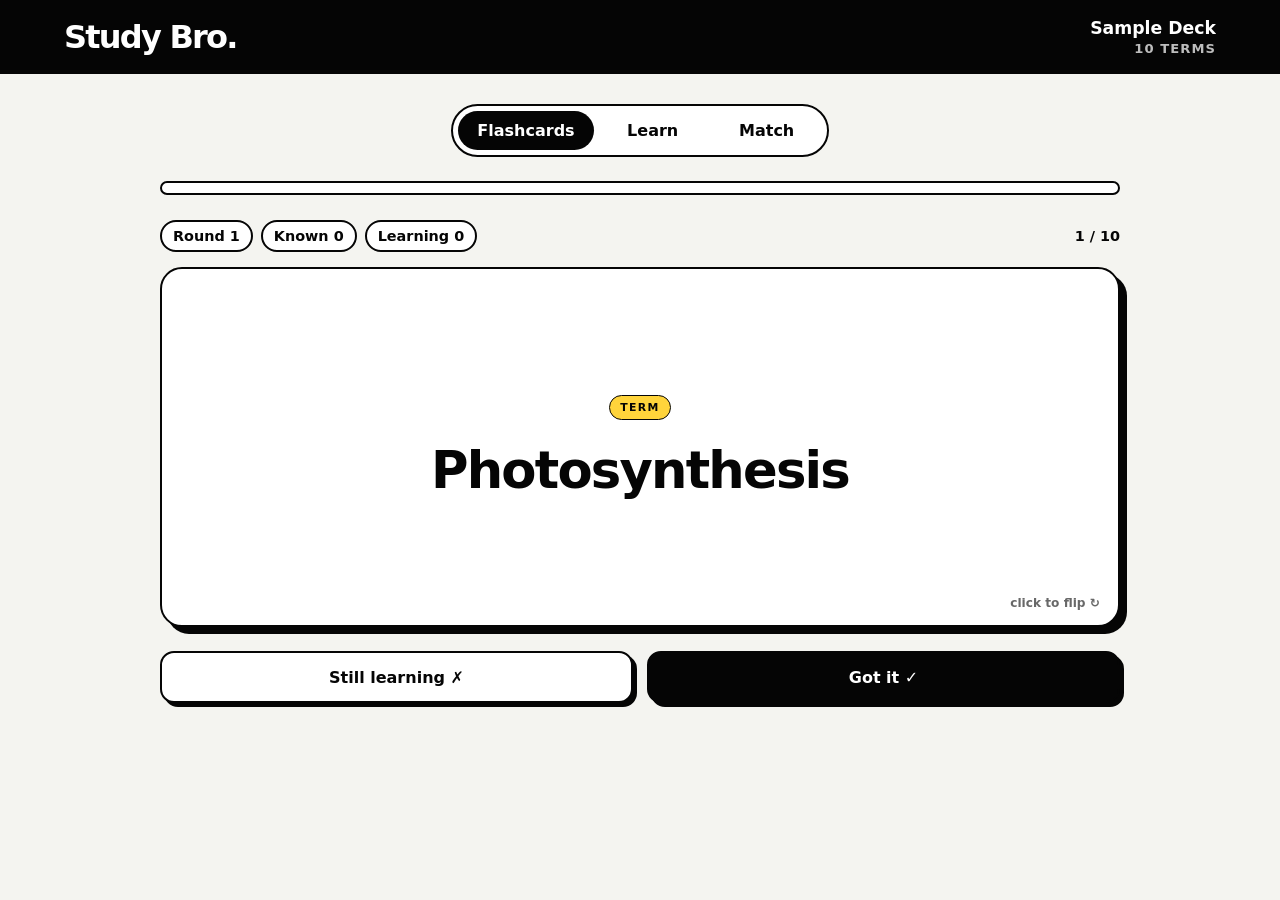
==== index.html @ 04064265 "Add JSON deck loading" ====
<!DOCTYPE html>
<html lang="en">
<head>
  <meta charset="UTF-8">
  <meta name="viewport" content="width=device-width, initial-scale=1.0">
  <meta name="theme-color" content="#050505">
  <title>Study Bro</title>
  <style>
    :root {
      --black: #050505;
      --white: #ffffff;
      --paper: #f4f4f0;
      --muted: #686868;
      --yellow: #ffd43b;
      --green: #b9f6ca;
      --green-dark: #0b5d2a;
      --red: #ffb3b3;
      --red-dark: #8b1111;
      --border: 2px solid var(--black);
      --radius: 22px;
      --shadow: 7px 7px 0 var(--black);
    }

    * {
      box-sizing: border-box;
    }

    body {
      margin: 0;
      min-height: 100vh;
      background: var(--paper);
      color: var(--black);
      font-family: Inter, ui-sans-serif, system-ui, -apple-system, BlinkMacSystemFont, "Segoe UI", sans-serif;
    }

    button {
      font: inherit;
    }

    .app-header {
      background: var(--black);
      color: var(--white);
      padding: 18px clamp(18px, 5vw, 64px);
      display: flex;
      align-items: center;
      justify-content: space-between;
      gap: 20px;
    }

    .brand {
      margin: 0;
      font-size: clamp(1.45rem, 4vw, 2rem);
      line-height: 1;
      letter-spacing: -0.055em;
    }

    .header-deck {
      min-width: 0;
      text-align: right;
    }

    .deck-title {
      display: block;
      max-width: min(58vw, 520px);
      overflow: hidden;
      color: var(--white);
      font-size: clamp(0.88rem, 2.4vw, 1.08rem);
      font-weight: 850;
      text-overflow: ellipsis;
      white-space: nowrap;
    }

    .deck-label {
      display: block;
      margin-top: 3px;
      color: #bdbdbd;
      font-size: 0.82rem;
      font-weight: 700;
      letter-spacing: 0.08em;
      text-transform: uppercase;
    }

    .shell {
      width: min(100% - 32px, 960px);
      margin: 30px auto 60px;
    }

    .tabs {
      width: fit-content;
      max-width: 100%;
      margin: 0 auto 24px;
      padding: 5px;
      border: var(--border);
      border-radius: 999px;
      background: var(--white);
      display: flex;
      gap: 4px;
    }

    .tab {
      min-width: 110px;
      padding: 10px 19px;
      border: 0;
      border-radius: 999px;
      background: transparent;
      color: var(--black);
      font-weight: 850;
      cursor: pointer;
      transition: background 160ms ease, color 160ms ease;
    }

    .tab:hover,
    .tab:focus-visible {
      background: #e8e8e3;
      outline: none;
    }

    .tab.active {
      background: var(--black);
      color: var(--white);
    }

    .progress-track {
      height: 14px;
      margin-bottom: 24px;
      overflow: hidden;
      border: var(--border);
      border-radius: 999px;
      background: var(--white);
    }

    .progress-fill {
      width: 0;
      height: 100%;
      background: var(--yellow);
      transition: width 240ms ease;
    }

    .deck-message {
      margin-bottom: 20px;
      padding: 14px 16px;
      border: var(--border);
      border-radius: 14px;
      background: var(--red);
      color: var(--red-dark);
      font-weight: 800;
      line-height: 1.4;
    }

    .deck-message[hidden] {
      display: none;
    }

    .mode-panel {
      display: none;
    }

    .mode-panel.active {
      display: block;
      animation: appear 220ms ease;
    }

    @keyframes appear {
      from { opacity: 0; transform: translateY(6px); }
      to { opacity: 1; transform: translateY(0); }
    }

    .status-row {
      min-height: 34px;
      margin-bottom: 14px;
      display: flex;
      align-items: center;
      justify-content: space-between;
      gap: 12px;
      font-size: 0.9rem;
      font-weight: 800;
    }

    .status-group {
      display: flex;
      flex-wrap: wrap;
      gap: 8px;
    }

    .stat {
      padding: 6px 11px;
      border: var(--border);
      border-radius: 999px;
      background: var(--white);
    }

    .study-card {
      width: 100%;
      min-height: 360px;
      padding: clamp(28px, 7vw, 64px);
      border: var(--border);
      border-radius: var(--radius);
      background: var(--white);
      box-shadow: var(--shadow);
      display: flex;
      flex-direction: column;
      align-items: center;
      justify-content: center;
      text-align: center;
    }

    .flashcard {
      position: relative;
      cursor: pointer;
      user-select: none;
      perspective: 1000px;
    }

    .flashcard:focus-visible {
      outline: 4px solid var(--yellow);
      outline-offset: 4px;
    }

    .badge {
      display: inline-flex;
      align-items: center;
      margin-bottom: 22px;
      padding: 5px 10px;
      border: 1.5px solid var(--black);
      border-radius: 999px;
      background: var(--yellow);
      font-size: 0.68rem;
      font-weight: 900;
      letter-spacing: 0.12em;
      text-transform: uppercase;
    }

    .card-copy {
      margin: 0;
      max-width: 720px;
      font-size: clamp(1.65rem, 5vw, 3.2rem);
      font-weight: 850;
      line-height: 1.12;
      letter-spacing: -0.035em;
    }

    .definition-copy {
      font-size: clamp(1.25rem, 3.4vw, 2rem);
      line-height: 1.35;
      letter-spacing: -0.02em;
    }

    .flip-note {
      position: absolute;
      right: 18px;
      bottom: 15px;
      color: var(--muted);
      font-size: 0.76rem;
      font-weight: 750;
    }

    .actions {
      margin-top: 24px;
      display: grid;
      grid-template-columns: repeat(2, minmax(0, 1fr));
      gap: 14px;
    }

    .btn {
      min-height: 52px;
      padding: 12px 20px;
      border: var(--border);
      border-radius: 14px;
      background: var(--white);
      color: var(--black);
      font-weight: 900;
      cursor: pointer;
      box-shadow: 4px 4px 0 var(--black);
      transition: transform 100ms ease, box-shadow 100ms ease, background 140ms ease;
    }

    .btn:hover {
      transform: translate(-1px, -1px);
      box-shadow: 5px 5px 0 var(--black);
    }

    .btn:active {
      transform: translate(3px, 3px);
      box-shadow: 1px 1px 0 var(--black);
    }

    .btn:focus-visible,
    .answer:focus-visible,
    .match-card:focus-visible {
      outline: 4px solid var(--yellow);
      outline-offset: 3px;
    }

    .btn-dark {
      background: var(--black);
      color: var(--white);
    }

    .btn-yellow {
      background: var(--yellow);
    }

    .learn-prompt {
      min-height: 210px;
      margin-bottom: 18px;
    }

    .answers {
      display: grid;
      grid-template-columns: repeat(2, minmax(0, 1fr));
      gap: 14px;
    }

    .answer {
      min-height: 94px;
      padding: 18px;
      border: var(--border);
      border-radius: 16px;
      background: var(--white);
      color: var(--black);
      font-weight: 750;
      line-height: 1.35;
      text-align: left;
      cursor: pointer;
      transition: transform 120ms ease, background 150ms ease;
    }

    .answer:hover:not(:disabled) {
      transform: translateY(-2px);
    }

    .answer:disabled {
      cursor: default;
      opacity: 1;
    }

    .answer.correct {
      border-color: var(--green-dark);
      background: var(--green);
      color: var(--green-dark);
    }

    .answer.wrong {
      border-color: var(--red-dark);
      background: var(--red);
      color: var(--red-dark);
    }

    .match-toolbar {
      margin-bottom: 18px;
      display: flex;
      align-items: center;
      justify-content: space-between;
      gap: 12px;
    }

    .match-grid {
      display: grid;
      grid-template-columns: repeat(3, minmax(0, 1fr));
      gap: 13px;
    }

    .match-card {
      min-height: 134px;
      padding: 14px;
      border: var(--border);
      border-radius: 15px;
      background: var(--white);
      color: var(--black);
      font-weight: 760;
      line-height: 1.25;
      cursor: pointer;
      display: flex;
      flex-direction: column;
      align-items: flex-start;
      justify-content: space-between;
      gap: 12px;
      text-align: left;
      transition: transform 120ms ease, background 150ms ease, opacity 200ms ease;
    }

    .match-card:hover:not(:disabled) {
      transform: translateY(-2px);
    }

    .match-card.selected {
      background: var(--yellow);
    }

    .match-card.matched {
      border-color: var(--green-dark);
      background: var(--green);
      color: var(--green-dark);
      cursor: default;
    }

    .match-card.wrong {
      border-color: var(--red-dark);
      background: var(--red);
      color: var(--red-dark);
    }

    .mini-badge {
      padding: 3px 7px;
      border: 1px solid currentColor;
      border-radius: 999px;
      font-size: 0.57rem;
      font-weight: 900;
      letter-spacing: 0.1em;
      text-transform: uppercase;
    }

    .completion {
      min-height: 430px;
      padding: 40px 24px;
      border: var(--border);
      border-radius: var(--radius);
      background: var(--white);
      box-shadow: var(--shadow);
      display: flex;
      flex-direction: column;
      align-items: center;
      justify-content: center;
      text-align: center;
    }

    .completion-mark {
      width: 78px;
      height: 78px;
      margin-bottom: 20px;
      border: var(--border);
      border-radius: 50%;
      background: var(--yellow);
      display: grid;
      place-items: center;
      font-size: 2rem;
      font-weight: 950;
    }

    .completion h2 {
      margin: 0 0 10px;
      font-size: clamp(2rem, 7vw, 3.7rem);
      letter-spacing: -0.055em;
    }

    .completion p {
      margin: 0 0 26px;
      color: var(--muted);
      font-weight: 700;
    }

    .completion .btn {
      min-width: 190px;
    }

    @media (max-width: 700px) {
      .shell {
        width: min(100% - 22px, 960px);
        margin-top: 20px;
      }

      .deck-label {
        display: none;
      }

      .deck-title {
        max-width: 56vw;
      }

      .tabs {
        width: 100%;
      }

      .tab {
        flex: 1;
        min-width: 0;
        padding-inline: 10px;
      }

      .study-card {
        min-height: 310px;
        box-shadow: 5px 5px 0 var(--black);
      }

      .answers {
        grid-template-columns: 1fr;
      }

      .match-grid {
        grid-template-columns: repeat(2, minmax(0, 1fr));
        gap: 9px;
      }

      .match-card {
        min-height: 118px;
        padding: 11px;
        font-size: 0.84rem;
      }
    }

    @media (max-width: 430px) {
      .actions {
        grid-template-columns: 1fr;
      }

      .status-row,
      .match-toolbar {
        align-items: stretch;
        flex-direction: column;
      }

      .match-toolbar .btn {
        width: 100%;
      }
    }

    @media (prefers-reduced-motion: reduce) {
      *,
      *::before,
      *::after {
        scroll-behavior: auto !important;
        transition-duration: 0.01ms !important;
        animation-duration: 0.01ms !important;
        animation-iteration-count: 1 !important;
      }
    }
  </style>
</head>
<body>
  <header class="app-header">
    <h1 class="brand">Study Bro.</h1>
    <div class="header-deck">
      <span class="deck-title" id="deckTitle">Sample Deck</span>
      <span class="deck-label"><span id="deckCount"></span> terms</span>
    </div>
  </header>

  <main class="shell">
    <nav class="tabs" aria-label="Study modes">
      <button class="tab active" type="button" data-mode="flashcards">Flashcards</button>
      <button class="tab" type="button" data-mode="learn">Learn</button>
      <button class="tab" type="button" data-mode="match">Match</button>
    </nav>

    <div class="progress-track" aria-label="Study progress">
      <div class="progress-fill" id="progressFill"></div>
    </div>

    <div class="deck-message" id="deckMessage" role="alert" hidden></div>

    <section class="mode-panel active" id="flashcardsPanel" aria-label="Flashcards mode"></section>
    <section class="mode-panel" id="learnPanel" aria-label="Learn mode"></section>
    <section class="mode-panel" id="matchPanel" aria-label="Match mode"></section>
  </main>

  <script>
    const sampleDeck = {
      title: "Sample Deck",
      cards: [
        { term: "Photosynthesis", definition: "The process plants use to convert light energy into chemical energy." },
        { term: "Mitosis", definition: "Cell division that produces two genetically identical daughter cells." },
        { term: "Ecosystem", definition: "A community of organisms interacting with each other and their environment." },
        { term: "Velocity", definition: "The speed of an object in a specific direction." },
        { term: "Atom", definition: "The smallest unit of an element that retains its chemical properties." },
        { term: "Democracy", definition: "A system of government in which power is held by the people." },
        { term: "Metaphor", definition: "A figure of speech that directly compares two unlike things." },
        { term: "Hypothesis", definition: "A testable explanation or prediction based on available evidence." },
        { term: "Inflation", definition: "A general increase in prices and fall in the purchasing value of money." },
        { term: "Algorithm", definition: "A step-by-step procedure for solving a problem or completing a task." }
      ]
    };

    let deck = sampleDeck.cards;
    let deckTitle = sampleDeck.title;

    const elements = {
      progress: document.querySelector("#progressFill"),
      flashcards: document.querySelector("#flashcardsPanel"),
      learn: document.querySelector("#learnPanel"),
      match: document.querySelector("#matchPanel"),
      deckTitle: document.querySelector("#deckTitle"),
      deckCount: document.querySelector("#deckCount"),
      deckMessage: document.querySelector("#deckMessage"),
      tabs: [...document.querySelectorAll(".tab")]
    };

    let activeMode = "flashcards";
    let timerInterval = null;

    const flashState = {};
    const learnState = {};
    const matchState = {};

    function shuffle(items) {
      const copy = [...items];
      for (let i = copy.length - 1; i > 0; i -= 1) {
        const j = Math.floor(Math.random() * (i + 1));
        [copy[i], copy[j]] = [copy[j], copy[i]];
      }
      return copy;
    }

    function escapeHTML(value) {
      return String(value)
        .replaceAll("&", "&amp;")
        .replaceAll("<", "&lt;")
        .replaceAll(">", "&gt;")
        .replaceAll('"', "&quot;")
        .replaceAll("'", "&#039;");
    }

    function setProgress(percent) {
      elements.progress.style.width = `${Math.max(0, Math.min(100, percent))}%`;
    }

    function validateDeck(data) {
      if (!data || typeof data.title !== "string" || !data.title.trim()) {
        throw new Error("The deck needs a non-empty title.");
      }
      if (!Array.isArray(data.cards) || data.cards.length === 0) {
        throw new Error("The deck needs at least one card.");
      }
      const validCards = data.cards.every((card) =>
        card &&
        typeof card.term === "string" &&
        card.term.trim() &&
        typeof card.definition === "string" &&
        card.definition.trim()
      );
      if (!validCards) {
        throw new Error("Every card needs a non-empty term and definition.");
      }
    }

    function updateDeckHeader() {
      elements.deckTitle.textContent = deckTitle;
      elements.deckCount.textContent = deck.length;
      document.title = `${deckTitle} · Study Bro`;
    }

    function showDeckError(message) {
      elements.deckMessage.textContent = message;
      elements.deckMessage.hidden = false;
    }

    async function loadDeck() {
      const deckPath = new URLSearchParams(window.location.search).get("deck");
      if (!deckPath) {
        updateDeckHeader();
        return;
      }

      try {
        const response = await fetch(deckPath);
        if (!response.ok) {
          throw new Error(`Request failed with status ${response.status}.`);
        }
        const data = await response.json();
        validateDeck(data);
        deckTitle = data.title.trim();
        deck = data.cards.map((card) => ({
          term: card.term.trim(),
          definition: card.definition.trim()
        }));
      } catch (error) {
        deckTitle = sampleDeck.title;
        deck = sampleDeck.cards;
        showDeckError(`Could not load "${deckPath}". ${error.message} Showing the sample deck instead.`);
      }

      updateDeckHeader();
    }

    function startApp() {
      initFlashcards();
      initLearn();
      initMatch();
      switchMode("flashcards");
    }

    function initFlashcards() {
      Object.assign(flashState, {
        queue: deck.map((_, index) => index),
        missed: [],
        index: 0,
        round: 1,
        known: 0,
        unknown: 0,
        flipped: false,
        complete: false
      });
      renderFlashcards();
    }

    function renderFlashcards() {
      if (flashState.complete) {
        elements.flashcards.innerHTML = completionHTML(
          "Deck complete",
          `${flashState.known} got it · ${flashState.unknown} still learning`,
          "Study again",
          "initFlashcards()"
        );
        setProgress(100);
        return;
      }

      const card = deck[flashState.queue[flashState.index]];
      const showingDefinition = flashState.flipped;
      const completed = flashState.index;
      const total = flashState.queue.length;
      setProgress((completed / total) * 100);

      elements.flashcards.innerHTML = `
        <div class="status-row">
          <div class="status-group">
            <span class="stat">Round ${flashState.round}</span>
            <span class="stat">Known ${flashState.known}</span>
            <span class="stat">Learning ${flashState.unknown}</span>
          </div>
          <span>${flashState.index + 1} / ${total}</span>
        </div>
        <article class="study-card flashcard" id="activeFlashcard" role="button" tabindex="0" aria-label="Flip card">
          <span class="badge">${showingDefinition ? "definition" : "term"}</span>
          <p class="card-copy ${showingDefinition ? "definition-copy" : ""}">
            ${escapeHTML(showingDefinition ? card.definition : card.term)}
          </p>
          <span class="flip-note">click to flip ↻</span>
        </article>
        <div class="actions">
          <button class="btn" type="button" id="missedButton">Still learning ✗</button>
          <button class="btn btn-dark" type="button" id="knownButton">Got it ✓</button>
        </div>
      `;

      const flashcard = document.querySelector("#activeFlashcard");
      flashcard.addEventListener("click", flipFlashcard);
      flashcard.addEventListener("keydown", (event) => {
        if (event.key === "Enter" || event.key === " ") {
          event.preventDefault();
          flipFlashcard();
        }
      });
      document.querySelector("#missedButton").addEventListener("click", () => gradeFlashcard(false));
      document.querySelector("#knownButton").addEventListener("click", () => gradeFlashcard(true));
    }

    function flipFlashcard() {
      flashState.flipped = !flashState.flipped;
      renderFlashcards();
    }

    function gradeFlashcard(isKnown) {
      const cardIndex = flashState.queue[flashState.index];
      if (isKnown) {
        flashState.known += 1;
      } else {
        flashState.unknown += 1;
        if (flashState.round === 1) flashState.missed.push(cardIndex);
      }

      flashState.index += 1;
      flashState.flipped = false;

      if (flashState.index >= flashState.queue.length) {
        if (flashState.round === 1 && flashState.missed.length) {
          flashState.queue = shuffle(flashState.missed);
          flashState.index = 0;
          flashState.round = 2;
        } else {
          flashState.complete = true;
        }
      }
      renderFlashcards();
    }

    function initLearn() {
      Object.assign(learnState, {
        queue: shuffle(deck.map((_, index) => index)),
        missed: [],
        index: 0,
        round: 1,
        correct: 0,
        answered: 0,
        locked: false,
        complete: false,
        choices: []
      });
      prepareLearnQuestion();
    }

    function prepareLearnQuestion() {
      if (learnState.complete) {
        renderLearn();
        return;
      }
      const currentIndex = learnState.queue[learnState.index];
      const distractors = shuffle(
        deck.map((card, index) => ({ definition: card.definition, index }))
          .filter((item) => item.index !== currentIndex)
      ).slice(0, Math.min(3, deck.length - 1));

      learnState.choices = shuffle([
        { definition: deck[currentIndex].definition, index: currentIndex },
        ...distractors
      ]);
      learnState.locked = false;
      renderLearn();
    }

    function renderLearn() {
      if (learnState.complete) {
        const percentage = learnState.answered
          ? Math.round((learnState.correct / learnState.answered) * 100)
          : 0;
        elements.learn.innerHTML = completionHTML(
          `${percentage}% score`,
          `${learnState.correct} correct out of ${learnState.answered} answers`,
          "Try again",
          "initLearn()"
        );
        setProgress(100);
        return;
      }

      const currentIndex = learnState.queue[learnState.index];
      const card = deck[currentIndex];
      setProgress((learnState.index / learnState.queue.length) * 100);

      elements.learn.innerHTML = `
        <div class="status-row">
          <div class="status-group">
            <span class="stat">Round ${learnState.round}</span>
            <span class="stat">Score ${learnState.correct} / ${learnState.answered}</span>
          </div>
          <span>${learnState.index + 1} / ${learnState.queue.length}</span>
        </div>
        <article class="study-card learn-prompt">
          <span class="badge">term</span>
          <p class="card-copy">${escapeHTML(card.term)}</p>
        </article>
        <div class="answers" id="answerGrid">
          ${learnState.choices.map((choice, index) => `
            <button class="answer" type="button" data-choice="${index}">
              <span class="mini-badge">definition</span><br><br>
              ${escapeHTML(choice.definition)}
            </button>
          `).join("")}
        </div>
      `;

      document.querySelectorAll(".answer").forEach((button) => {
        button.addEventListener("click", () => answerLearn(Number(button.dataset.choice)));
      });
    }

    function answerLearn(choicePosition) {
      if (learnState.locked) return;
      learnState.locked = true;

      const currentIndex = learnState.queue[learnState.index];
      const selected = learnState.choices[choicePosition];
      const buttons = [...document.querySelectorAll(".answer")];
      const isCorrect = selected.index === currentIndex;

      learnState.answered += 1;
      if (isCorrect) {
        learnState.correct += 1;
      } else if (learnState.round === 1) {
        learnState.missed.push(currentIndex);
      }

      buttons.forEach((button, index) => {
        button.disabled = true;
        if (learnState.choices[index].index === currentIndex) button.classList.add("correct");
        if (index === choicePosition && !isCorrect) button.classList.add("wrong");
      });

      window.setTimeout(() => {
        learnState.index += 1;
        if (learnState.index >= learnState.queue.length) {
          if (learnState.round === 1 && learnState.missed.length) {
            learnState.queue = shuffle(learnState.missed);
            learnState.index = 0;
            learnState.round = 2;
          } else {
            learnState.complete = true;
          }
        }
        prepareLearnQuestion();
      }, 900);
    }

    function initMatch() {
      stopMatchTimer();
      const pairCount = Math.min(6, deck.length);
      const selectedIndexes = shuffle(deck.map((_, index) => index)).slice(0, pairCount);
      const cards = selectedIndexes.flatMap((deckIndex) => [
        { id: `term-${deckIndex}`, pairId: deckIndex, type: "term", text: deck[deckIndex].term },
        { id: `definition-${deckIndex}`, pairId: deckIndex, type: "definition", text: deck[deckIndex].definition }
      ]);

      Object.assign(matchState, {
        cards: shuffle(cards),
        selected: null,
        matched: new Set(),
        moves: 0,
        seconds: 0,
        locked: false,
        complete: false,
        pairCount
      });
      startMatchTimer();
      renderMatch();
    }

    function startMatchTimer() {
      timerInterval = window.setInterval(() => {
        if (activeMode === "match" && !matchState.complete) {
          matchState.seconds += 1;
          const timer = document.querySelector("#matchTimer");
          if (timer) timer.textContent = formatTime(matchState.seconds);
        }
      }, 1000);
    }

    function stopMatchTimer() {
      if (timerInterval) window.clearInterval(timerInterval);
      timerInterval = null;
    }

    function formatTime(seconds) {
      const minutes = Math.floor(seconds / 60);
      return `${minutes}:${String(seconds % 60).padStart(2, "0")}`;
    }

    function renderMatch() {
      if (matchState.complete) {
        elements.match.innerHTML = completionHTML(
          "Matched!",
          `${matchState.moves} moves · ${formatTime(matchState.seconds)}`,
          "New set",
          "initMatch()"
        );
        setProgress(100);
        return;
      }

      setProgress((matchState.matched.size / matchState.pairCount) * 100);
      elements.match.innerHTML = `
        <div class="match-toolbar">
          <div class="status-group">
            <span class="stat">Moves ${matchState.moves}</span>
            <span class="stat">Time <span id="matchTimer">${formatTime(matchState.seconds)}</span></span>
          </div>
          <button class="btn btn-yellow" type="button" id="newMatchSet">New set</button>
        </div>
        <div class="match-grid">
          ${matchState.cards.map((card) => {
            const matched = matchState.matched.has(card.pairId);
            const selected = matchState.selected?.id === card.id;
            return `
              <button
                class="match-card ${matched ? "matched" : ""} ${selected ? "selected" : ""}"
                type="button"
                data-id="${card.id}"
                ${matched ? "disabled" : ""}
              >
                <span class="mini-badge">${card.type}</span>
                <span>${escapeHTML(card.text)}</span>
              </button>
            `;
          }).join("")}
        </div>
      `;

      document.querySelector("#newMatchSet").addEventListener("click", initMatch);
      document.querySelectorAll(".match-card:not(:disabled)").forEach((button) => {
        button.addEventListener("click", () => selectMatchCard(button.dataset.id));
      });
    }

    function selectMatchCard(cardId) {
      if (matchState.locked) return;
      const clicked = matchState.cards.find((card) => card.id === cardId);
      if (!clicked || matchState.matched.has(clicked.pairId)) return;

      if (!matchState.selected) {
        matchState.selected = clicked;
        renderMatch();
        return;
      }

      if (matchState.selected.id === clicked.id) {
        matchState.selected = null;
        renderMatch();
        return;
      }

      // A valid attempt must contain one term and one definition.
      if (matchState.selected.type === clicked.type) {
        matchState.selected = clicked;
        renderMatch();
        return;
      }

      matchState.moves += 1;
      const first = matchState.selected;
      if (first.pairId === clicked.pairId) {
        matchState.matched.add(clicked.pairId);
        matchState.selected = null;
        if (matchState.matched.size === matchState.pairCount) {
          matchState.complete = true;
          stopMatchTimer();
        }
        renderMatch();
        return;
      }

      matchState.locked = true;
      const firstButton = document.querySelector(`[data-id="${CSS.escape(first.id)}"]`);
      const secondButton = document.querySelector(`[data-id="${CSS.escape(clicked.id)}"]`);
      firstButton?.classList.add("wrong");
      secondButton?.classList.add("wrong");

      window.setTimeout(() => {
        matchState.selected = null;
        matchState.locked = false;
        renderMatch();
      }, 500);
    }

    function completionHTML(title, detail, buttonLabel, action) {
      return `
        <div class="completion">
          <div class="completion-mark">✓</div>
          <h2>${escapeHTML(title)}</h2>
          <p>${escapeHTML(detail)}</p>
          <button class="btn btn-dark" type="button" onclick="${action}">${escapeHTML(buttonLabel)}</button>
        </div>
      `;
    }

    function switchMode(mode) {
      activeMode = mode;
      elements.tabs.forEach((tab) => {
        const isActive = tab.dataset.mode === mode;
        tab.classList.toggle("active", isActive);
        tab.setAttribute("aria-selected", String(isActive));
      });
      document.querySelectorAll(".mode-panel").forEach((panel) => panel.classList.remove("active"));
      elements[mode].classList.add("active");

      if (mode !== "match") stopMatchTimer();
      if (mode === "flashcards") renderFlashcards();
      if (mode === "learn") renderLearn();
      if (mode === "match") {
        if (!matchState.cards || matchState.complete) initMatch();
        else {
          startMatchTimer();
          renderMatch();
        }
      }
    }

    elements.tabs.forEach((tab) => {
      tab.addEventListener("click", () => switchMode(tab.dataset.mode));
    });

    loadDeck().then(startApp);
  </script>
</body>
</html>
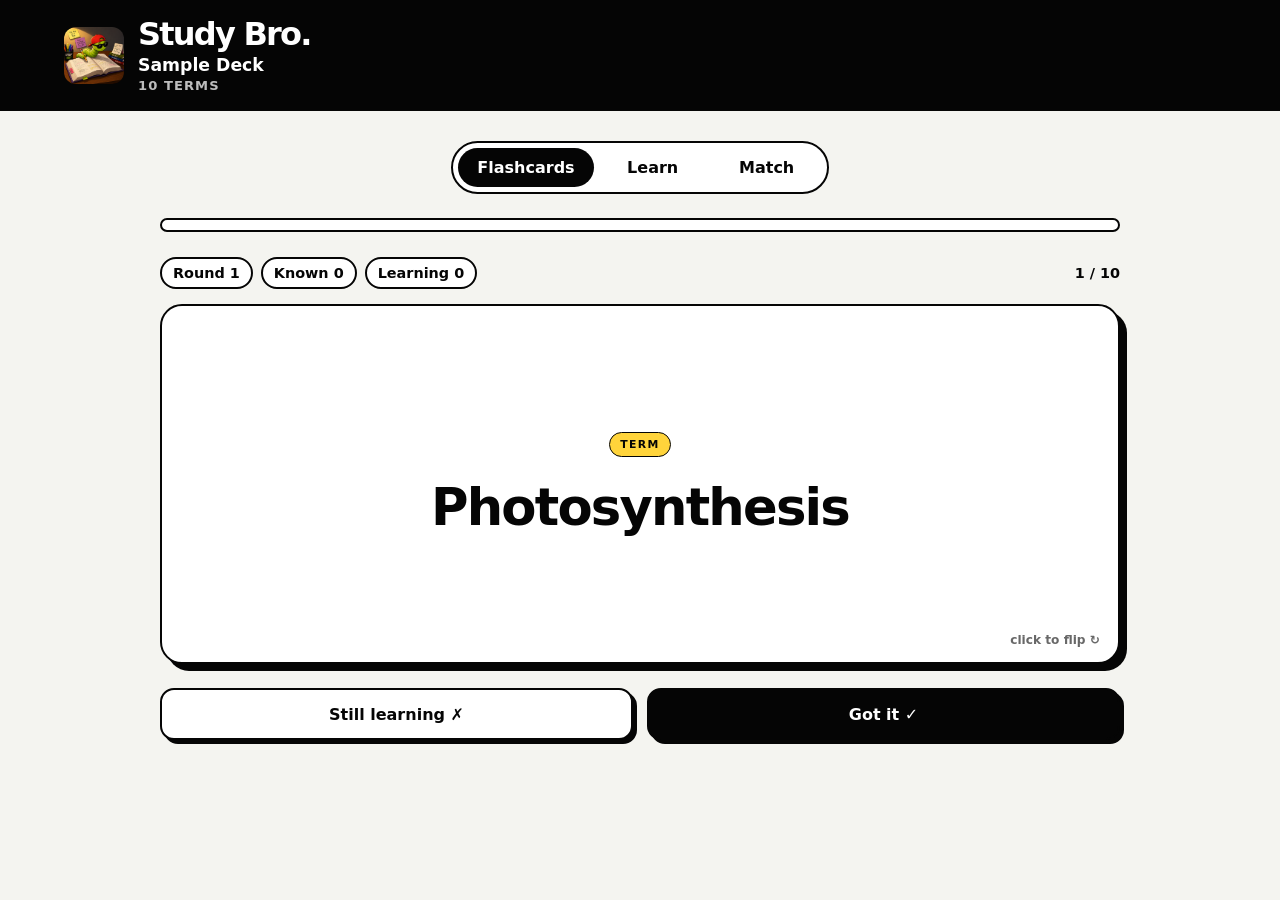
==== commit f5934fcf: "Add Study Bro logo" ====
--- a/index.html
+++ b/index.html
@@ -43,8 +43,25 @@
       padding: 18px clamp(18px, 5vw, 64px);
       display: flex;
       align-items: center;
-      justify-content: space-between;
-      gap: 20px;
+    }
+
+    .header-identity {
+      min-width: 0;
+      display: flex;
+      align-items: center;
+      gap: 14px;
+    }
+
+    .brand-logo {
+      width: clamp(48px, 5vw, 60px);
+      height: auto;
+      flex: 0 0 auto;
+      border-radius: 12px;
+      object-fit: contain;
+    }
+
+    .header-copy {
+      min-width: 0;
     }
 
     .brand {
@@ -56,7 +73,8 @@
 
     .header-deck {
       min-width: 0;
-      text-align: right;
+      margin-top: 5px;
+      text-align: left;
     }
 
     .deck-title {
@@ -464,7 +482,16 @@
       }
 
       .deck-title {
-        max-width: 56vw;
+        max-width: 64vw;
+      }
+
+      .header-identity {
+        gap: 11px;
+      }
+
+      .brand-logo {
+        width: 46px;
+        border-radius: 10px;
       }
 
       .tabs {
@@ -528,10 +555,15 @@
 </head>
 <body>
   <header class="app-header">
-    <h1 class="brand">Study Bro.</h1>
-    <div class="header-deck">
-      <span class="deck-title" id="deckTitle">Sample Deck</span>
-      <span class="deck-label"><span id="deckCount"></span> terms</span>
+    <div class="header-identity">
+      <img class="brand-logo" src="assets/study-bro-logo.png" alt="Study Bro logo">
+      <div class="header-copy">
+        <h1 class="brand">Study Bro.</h1>
+        <div class="header-deck">
+          <span class="deck-title" id="deckTitle">Sample Deck</span>
+          <span class="deck-label"><span id="deckCount"></span> terms</span>
+        </div>
+      </div>
     </div>
   </header>
 
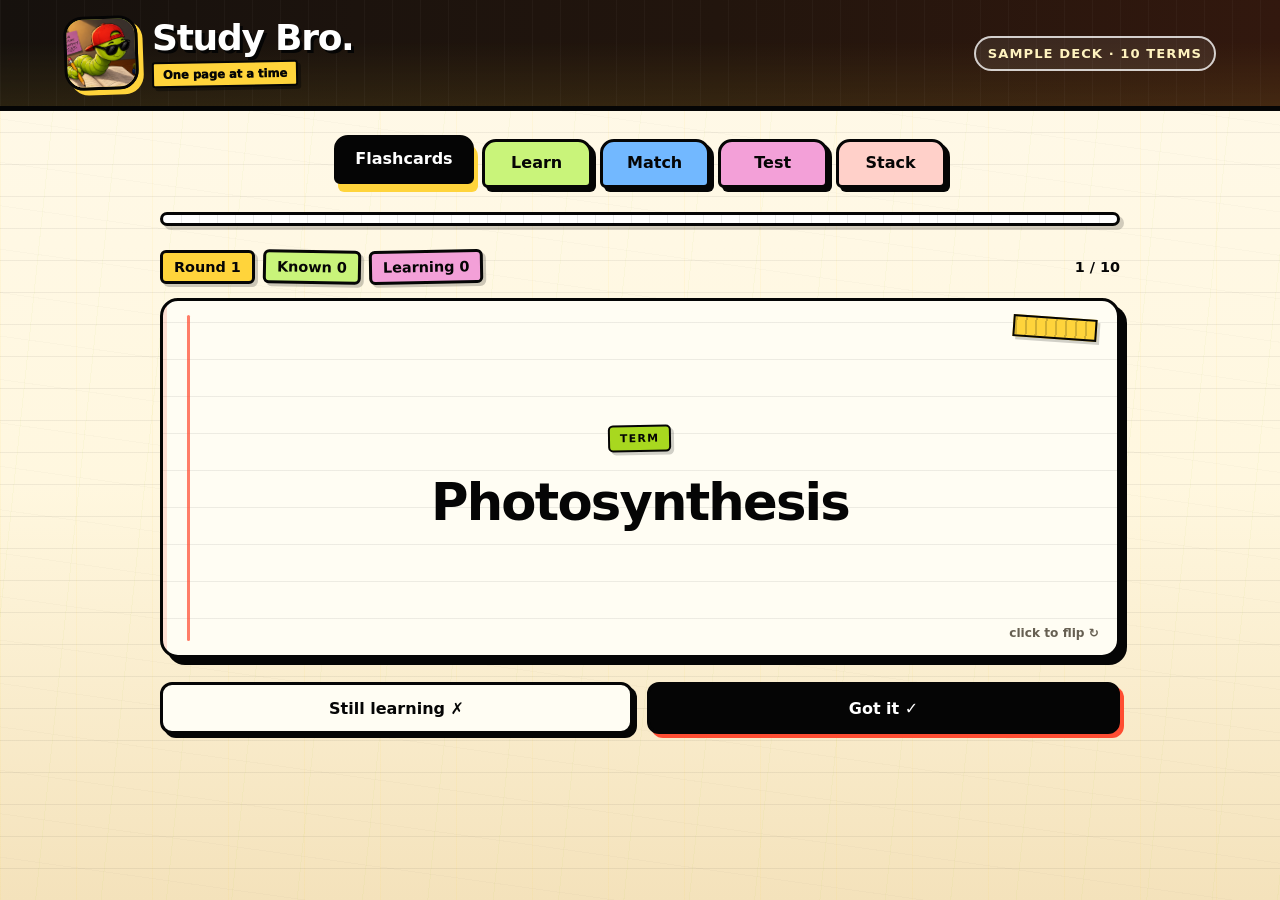
==== commit 0eef4920: "Add Study Bro V2 experience" ====
--- a/index.html
+++ b/index.html
@@ -9,16 +9,26 @@
     :root {
       --black: #050505;
       --white: #ffffff;
-      --paper: #f4f4f0;
-      --muted: #686868;
+      --paper: #fff7df;
+      --paper-deep: #f0dfb8;
+      --paper-line: rgba(5, 5, 5, 0.06);
+      --muted: #665f51;
       --yellow: #ffd43b;
-      --green: #b9f6ca;
-      --green-dark: #0b5d2a;
-      --red: #ffb3b3;
+      --note-pink: #f3a0d8;
+      --note-blue: #72b8ff;
+      --lime: #a8d81f;
+      --green: #c9f47a;
+      --green-dark: #315f05;
+      --red: #ff4d32;
+      --red-soft: #ffd0c9;
       --red-dark: #8b1111;
-      --border: 2px solid var(--black);
-      --radius: 22px;
+      --purple: #6f3fa0;
+      --wood: #8b5226;
+      --ink-soft: rgba(5, 5, 5, 0.72);
+      --border: 3px solid var(--black);
+      --radius: 18px;
       --shadow: 7px 7px 0 var(--black);
+      --shadow-soft: 5px 5px 0 rgba(5, 5, 5, 0.18);
     }
 
     * {
@@ -28,114 +38,184 @@
     body {
       margin: 0;
       min-height: 100vh;
-      background: var(--paper);
+      background:
+        repeating-linear-gradient(0deg, transparent 0 31px, var(--paper-line) 31px 32px),
+        repeating-linear-gradient(90deg, rgba(255, 212, 59, 0.08) 0 1px, transparent 1px 76px),
+        linear-gradient(180deg, #fff9e9 0%, var(--paper) 54%, #f4e2bb 100%);
       color: var(--black);
       font-family: Inter, ui-sans-serif, system-ui, -apple-system, BlinkMacSystemFont, "Segoe UI", sans-serif;
     }
 
+    body::before {
+      content: "";
+      position: fixed;
+      inset: 0;
+      pointer-events: none;
+      z-index: -1;
+      background:
+        repeating-linear-gradient(8deg, transparent 0 42px, rgba(5, 5, 5, 0.025) 42px 43px),
+        repeating-linear-gradient(96deg, transparent 0 64px, rgba(168, 216, 31, 0.06) 64px 65px);
+      opacity: 0.75;
+    }
+
     button {
       font: inherit;
     }
 
     .app-header {
-      background: var(--black);
+      position: relative;
+      isolation: isolate;
+      overflow: hidden;
+      background:
+        linear-gradient(90deg, #16110d 0%, #22150d 56%, #32180e 100%);
       color: var(--white);
-      padding: 18px clamp(18px, 5vw, 64px);
+      padding: 16px clamp(18px, 5vw, 64px);
+      border-bottom: 5px solid var(--black);
       display: flex;
       align-items: center;
-    }
-
-    .header-identity {
+      justify-content: space-between;
+      gap: 20px;
+    }
+
+    .app-header::before {
+      content: "";
+      position: absolute;
+      inset: 0;
+      z-index: -1;
+      background:
+        repeating-linear-gradient(90deg, rgba(255, 255, 255, 0.045) 0 1px, transparent 1px 28px),
+        linear-gradient(0deg, rgba(255, 212, 59, 0.12), transparent 62%);
+      opacity: 0.72;
+    }
+
+    .brand-lockup {
       min-width: 0;
       display: flex;
       align-items: center;
       gap: 14px;
     }
 
-    .brand-logo {
-      width: clamp(48px, 5vw, 60px);
-      height: auto;
-      flex: 0 0 auto;
-      border-radius: 12px;
-      object-fit: contain;
-    }
-
-    .header-copy {
+    .logo-mark {
+      position: relative;
+      flex: 0 0 74px;
+      width: 74px;
+      height: 74px;
+      overflow: hidden;
+      border: 3px solid var(--black);
+      border-radius: 19px;
+      background:
+        linear-gradient(135deg, var(--lime) 0 48%, var(--yellow) 48% 100%);
+      color: var(--black);
+      display: grid;
+      place-items: center;
+      box-shadow: 5px 5px 0 var(--yellow);
+      font-size: 1.2rem;
+      font-weight: 950;
+      letter-spacing: 0;
+      transform: rotate(-2deg);
+    }
+
+    .logo-mark img {
+      position: absolute;
+      left: -47%;
+      top: -18%;
+      width: 188%;
+      height: 188%;
+      object-fit: cover;
+    }
+
+    .brand-copy {
       min-width: 0;
+      display: grid;
+      gap: 5px;
     }
 
     .brand {
       margin: 0;
-      font-size: clamp(1.45rem, 4vw, 2rem);
+      font-size: clamp(1.65rem, 4vw, 2.25rem);
       line-height: 1;
-      letter-spacing: -0.055em;
-    }
-
-    .header-deck {
-      min-width: 0;
-      margin-top: 5px;
-      text-align: left;
-    }
-
-    .deck-title {
-      display: block;
-      max-width: min(58vw, 520px);
-      overflow: hidden;
-      color: var(--white);
-      font-size: clamp(0.88rem, 2.4vw, 1.08rem);
-      font-weight: 850;
-      text-overflow: ellipsis;
-      white-space: nowrap;
+      letter-spacing: -0.035em;
+      text-shadow: 3px 3px 0 var(--black);
+    }
+
+    .brand-tagline {
+      width: fit-content;
+      padding: 4px 9px;
+      border: 2px solid var(--black);
+      border-radius: 3px;
+      background: var(--yellow);
+      color: var(--black);
+      box-shadow: 3px 3px 0 rgba(5, 5, 5, 0.45);
+      font-size: 0.72rem;
+      font-weight: 950;
+      letter-spacing: 0;
+      transform: rotate(-1deg);
     }
 
     .deck-label {
-      display: block;
-      margin-top: 3px;
-      color: #bdbdbd;
+      padding: 8px 12px;
+      border: 2px solid rgba(255, 255, 255, 0.78);
+      border-radius: 999px;
+      background: rgba(255, 255, 255, 0.08);
+      color: #fff3bf;
       font-size: 0.82rem;
-      font-weight: 700;
+      font-weight: 900;
       letter-spacing: 0.08em;
       text-transform: uppercase;
     }
 
     .shell {
       width: min(100% - 32px, 960px);
-      margin: 30px auto 60px;
+      margin: 28px auto 64px;
+    }
+
+    .shell.stack-shell {
+      width: min(100% - 32px, 1180px);
     }
 
     .tabs {
       width: fit-content;
       max-width: 100%;
       margin: 0 auto 24px;
-      padding: 5px;
-      border: var(--border);
-      border-radius: 999px;
-      background: var(--white);
+      padding: 0;
+      border: 0;
+      border-radius: 0;
+      background: transparent;
       display: flex;
-      gap: 4px;
+      gap: 8px;
     }
 
     .tab {
       min-width: 110px;
-      padding: 10px 19px;
-      border: 0;
-      border-radius: 999px;
-      background: transparent;
+      padding: 11px 18px 13px;
+      border: var(--border);
+      border-radius: 14px 14px 6px 6px;
+      background: var(--white);
       color: var(--black);
       font-weight: 850;
       cursor: pointer;
-      transition: background 160ms ease, color 160ms ease;
-    }
+      box-shadow: 4px 4px 0 var(--black);
+      transition: transform 120ms ease, box-shadow 120ms ease, background 160ms ease, color 160ms ease;
+    }
+
+    .tab:nth-child(1) { background: var(--yellow); }
+    .tab:nth-child(2) { background: var(--green); }
+    .tab:nth-child(3) { background: var(--note-blue); }
+    .tab:nth-child(4) { background: var(--note-pink); }
+    .tab:nth-child(5) { background: var(--red-soft); }
 
     .tab:hover,
     .tab:focus-visible {
-      background: #e8e8e3;
+      transform: translate(-1px, -2px);
+      box-shadow: 5px 6px 0 var(--black);
       outline: none;
     }
 
     .tab.active {
       background: var(--black);
       color: var(--white);
+      transform: translateY(-4px);
+      box-shadow: 4px 8px 0 var(--yellow);
     }
 
     .progress-track {
@@ -144,29 +224,19 @@
       overflow: hidden;
       border: var(--border);
       border-radius: 999px;
-      background: var(--white);
+      background:
+        repeating-linear-gradient(90deg, rgba(5, 5, 5, 0.08) 0 1px, transparent 1px 18px),
+        var(--white);
+      box-shadow: 4px 4px 0 rgba(5, 5, 5, 0.18);
     }
 
     .progress-fill {
       width: 0;
       height: 100%;
-      background: var(--yellow);
+      background:
+        repeating-linear-gradient(-45deg, rgba(255, 255, 255, 0.28) 0 8px, transparent 8px 16px),
+        var(--lime);
       transition: width 240ms ease;
-    }
-
-    .deck-message {
-      margin-bottom: 20px;
-      padding: 14px 16px;
-      border: var(--border);
-      border-radius: 14px;
-      background: var(--red);
-      color: var(--red-dark);
-      font-weight: 800;
-      line-height: 1.4;
-    }
-
-    .deck-message[hidden] {
-      display: none;
     }
 
     .mode-panel {
@@ -203,17 +273,34 @@
     .stat {
       padding: 6px 11px;
       border: var(--border);
-      border-radius: 999px;
-      background: var(--white);
+      border-radius: 6px;
+      background: var(--yellow);
+      box-shadow: 3px 3px 0 rgba(5, 5, 5, 0.2);
+      font-weight: 900;
+    }
+
+    .status-group .stat:nth-child(2n) {
+      background: var(--green);
+      transform: rotate(1deg);
+    }
+
+    .status-group .stat:nth-child(3n) {
+      background: var(--note-pink);
+      transform: rotate(-1deg);
     }
 
     .study-card {
+      position: relative;
+      overflow: hidden;
       width: 100%;
       min-height: 360px;
       padding: clamp(28px, 7vw, 64px);
       border: var(--border);
       border-radius: var(--radius);
-      background: var(--white);
+      background:
+        linear-gradient(90deg, rgba(255, 77, 50, 0.16) 0 4px, transparent 4px 100%),
+        repeating-linear-gradient(0deg, transparent 0 36px, rgba(5, 5, 5, 0.07) 36px 37px),
+        #fffdf3;
       box-shadow: var(--shadow);
       display: flex;
       flex-direction: column;
@@ -222,11 +309,46 @@
       text-align: center;
     }
 
+    .study-card::before {
+      content: "";
+      position: absolute;
+      inset: 14px auto 14px 24px;
+      width: 3px;
+      border-radius: 999px;
+      background: var(--red);
+      opacity: 0.72;
+    }
+
+    .study-card::after {
+      content: "";
+      position: absolute;
+      top: 16px;
+      right: 20px;
+      width: 80px;
+      height: 18px;
+      border: 2px solid var(--black);
+      background:
+        repeating-linear-gradient(90deg, rgba(5, 5, 5, 0.18) 0 2px, transparent 2px 10px),
+        var(--yellow);
+      transform: rotate(4deg);
+      box-shadow: 3px 3px 0 rgba(5, 5, 5, 0.18);
+    }
+
     .flashcard {
       position: relative;
       cursor: pointer;
       user-select: none;
       perspective: 1000px;
+      transform-style: preserve-3d;
+      will-change: transform;
+    }
+
+    .flashcard.flipping-out {
+      animation: flashcardFlipOut 150ms ease-in forwards;
+    }
+
+    .flashcard.flipping-in {
+      animation: flashcardFlipIn 170ms ease-out;
     }
 
     .flashcard:focus-visible {
@@ -234,21 +356,37 @@
       outline-offset: 4px;
     }
 
+    @keyframes flashcardFlipOut {
+      from { transform: rotateY(0deg) scale(1); }
+      to { transform: rotateY(88deg) scale(0.985); }
+    }
+
+    @keyframes flashcardFlipIn {
+      from { transform: rotateY(-88deg) scale(0.985); }
+      to { transform: rotateY(0deg) scale(1); }
+    }
+
     .badge {
+      position: relative;
+      z-index: 1;
       display: inline-flex;
       align-items: center;
       margin-bottom: 22px;
       padding: 5px 10px;
-      border: 1.5px solid var(--black);
-      border-radius: 999px;
-      background: var(--yellow);
+      border: 2px solid var(--black);
+      border-radius: 5px;
+      background: var(--lime);
+      box-shadow: 3px 3px 0 rgba(5, 5, 5, 0.18);
       font-size: 0.68rem;
       font-weight: 900;
       letter-spacing: 0.12em;
       text-transform: uppercase;
+      transform: rotate(-1deg);
     }
 
     .card-copy {
+      position: relative;
+      z-index: 1;
       margin: 0;
       max-width: 720px;
       font-size: clamp(1.65rem, 5vw, 3.2rem);
@@ -265,6 +403,7 @@
 
     .flip-note {
       position: absolute;
+      z-index: 1;
       right: 18px;
       bottom: 15px;
       color: var(--muted);
@@ -283,8 +422,8 @@
       min-height: 52px;
       padding: 12px 20px;
       border: var(--border);
-      border-radius: 14px;
-      background: var(--white);
+      border-radius: 12px;
+      background: #fffdf3;
       color: var(--black);
       font-weight: 900;
       cursor: pointer;
@@ -294,7 +433,7 @@
 
     .btn:hover {
       transform: translate(-1px, -1px);
-      box-shadow: 5px 5px 0 var(--black);
+      box-shadow: 6px 6px 0 var(--black);
     }
 
     .btn:active {
@@ -304,6 +443,10 @@
 
     .btn:focus-visible,
     .answer:focus-visible,
+    .test-option:focus-visible,
+    .test-answer-chip:focus-visible,
+    .test-drop-zone:focus-visible,
+    .stack-answer:focus-visible,
     .match-card:focus-visible {
       outline: 4px solid var(--yellow);
       outline-offset: 3px;
@@ -312,10 +455,13 @@
     .btn-dark {
       background: var(--black);
       color: var(--white);
+      box-shadow: 4px 4px 0 var(--red);
     }
 
     .btn-yellow {
-      background: var(--yellow);
+      background:
+        linear-gradient(90deg, rgba(255, 255, 255, 0.35), transparent 64%),
+        var(--yellow);
     }
 
     .learn-prompt {
@@ -329,22 +475,45 @@
       gap: 14px;
     }
 
+    .learn-controls {
+      margin-top: 16px;
+      display: grid;
+      grid-template-columns: repeat(2, minmax(0, 1fr));
+      gap: 14px;
+    }
+
+    .learn-feedback {
+      min-height: 24px;
+      margin: 14px 0 0;
+      color: var(--muted);
+      font-weight: 820;
+      line-height: 1.35;
+    }
+
+    .learn-feedback strong {
+      color: var(--black);
+    }
+
     .answer {
       min-height: 94px;
       padding: 18px;
       border: var(--border);
-      border-radius: 16px;
-      background: var(--white);
+      border-radius: 13px;
+      background:
+        repeating-linear-gradient(0deg, transparent 0 28px, rgba(5, 5, 5, 0.05) 28px 29px),
+        #fffdf3;
       color: var(--black);
       font-weight: 750;
       line-height: 1.35;
       text-align: left;
       cursor: pointer;
-      transition: transform 120ms ease, background 150ms ease;
+      box-shadow: var(--shadow-soft);
+      transition: transform 120ms ease, box-shadow 120ms ease, background 150ms ease;
     }
 
     .answer:hover:not(:disabled) {
-      transform: translateY(-2px);
+      transform: translate(-1px, -2px);
+      box-shadow: 6px 6px 0 rgba(5, 5, 5, 0.22);
     }
 
     .answer:disabled {
@@ -360,7 +529,7 @@
 
     .answer.wrong {
       border-color: var(--red-dark);
-      background: var(--red);
+      background: var(--red-soft);
       color: var(--red-dark);
     }
 
@@ -382,8 +551,8 @@
       min-height: 134px;
       padding: 14px;
       border: var(--border);
-      border-radius: 15px;
-      background: var(--white);
+      border-radius: 13px;
+      background: #fffdf3;
       color: var(--black);
       font-weight: 760;
       line-height: 1.25;
@@ -394,11 +563,13 @@
       justify-content: space-between;
       gap: 12px;
       text-align: left;
-      transition: transform 120ms ease, background 150ms ease, opacity 200ms ease;
+      box-shadow: var(--shadow-soft);
+      transition: transform 120ms ease, box-shadow 120ms ease, background 150ms ease, opacity 200ms ease;
     }
 
     .match-card:hover:not(:disabled) {
-      transform: translateY(-2px);
+      transform: translate(-1px, -2px);
+      box-shadow: 6px 6px 0 rgba(5, 5, 5, 0.22);
     }
 
     .match-card.selected {
@@ -414,14 +585,15 @@
 
     .match-card.wrong {
       border-color: var(--red-dark);
-      background: var(--red);
+      background: var(--red-soft);
       color: var(--red-dark);
     }
 
     .mini-badge {
       padding: 3px 7px;
-      border: 1px solid currentColor;
-      border-radius: 999px;
+      border: 2px solid currentColor;
+      border-radius: 5px;
+      background: rgba(255, 255, 255, 0.45);
       font-size: 0.57rem;
       font-weight: 900;
       letter-spacing: 0.1em;
@@ -429,11 +601,16 @@
     }
 
     .completion {
+      position: relative;
+      overflow: hidden;
       min-height: 430px;
       padding: 40px 24px;
       border: var(--border);
       border-radius: var(--radius);
-      background: var(--white);
+      background:
+        linear-gradient(90deg, rgba(255, 77, 50, 0.14) 0 5px, transparent 5px),
+        repeating-linear-gradient(0deg, transparent 0 34px, rgba(5, 5, 5, 0.06) 34px 35px),
+        #fffdf3;
       box-shadow: var(--shadow);
       display: flex;
       flex-direction: column;
@@ -442,17 +619,41 @@
       text-align: center;
     }
 
+    .completion::before {
+      content: "";
+      position: absolute;
+      top: 18px;
+      left: 18px;
+      width: 76px;
+      height: 76px;
+      border: 3px solid var(--black);
+      border-radius: 18px;
+      background-image: url("Logo1.png");
+      background-size: 190%;
+      background-position: 45% 20%;
+      box-shadow: 4px 4px 0 var(--yellow);
+      transform: rotate(-4deg);
+    }
+
+    .completion > * {
+      position: relative;
+      z-index: 1;
+    }
+
     .completion-mark {
-      width: 78px;
-      height: 78px;
+      width: 92px;
+      height: 92px;
       margin-bottom: 20px;
       border: var(--border);
-      border-radius: 50%;
-      background: var(--yellow);
+      border-radius: 22px;
+      background:
+        linear-gradient(135deg, var(--lime), var(--yellow));
+      box-shadow: 5px 5px 0 var(--black);
       display: grid;
       place-items: center;
       font-size: 2rem;
       font-weight: 950;
+      transform: rotate(-2deg);
     }
 
     .completion h2 {
@@ -471,6 +672,551 @@
       min-width: 190px;
     }
 
+    .test-shell {
+      display: grid;
+      gap: 18px;
+    }
+
+    .test-intro,
+    .test-card,
+    .test-results {
+      position: relative;
+      overflow: hidden;
+      border: var(--border);
+      border-radius: var(--radius);
+      background:
+        repeating-linear-gradient(0deg, transparent 0 32px, rgba(5, 5, 5, 0.055) 32px 33px),
+        #fffdf3;
+      box-shadow: var(--shadow);
+    }
+
+    .test-intro,
+    .test-results {
+      padding: clamp(22px, 4vw, 34px);
+    }
+
+    .test-intro {
+      display: flex;
+      align-items: center;
+      justify-content: space-between;
+      gap: 18px;
+    }
+
+    .test-intro h2,
+    .test-results h2 {
+      margin: 0 0 8px;
+      font-size: clamp(2rem, 6vw, 3.2rem);
+      line-height: 1;
+      letter-spacing: -0.055em;
+    }
+
+    .test-intro p,
+    .test-results p {
+      margin: 0;
+      color: var(--muted);
+      font-weight: 760;
+      line-height: 1.4;
+    }
+
+    .test-card {
+      padding: clamp(18px, 4vw, 28px);
+    }
+
+    .test-question-header {
+      margin-bottom: 15px;
+      display: flex;
+      align-items: center;
+      justify-content: space-between;
+      gap: 12px;
+    }
+
+    .test-question-header strong {
+      font-size: 1.05rem;
+      line-height: 1.25;
+    }
+
+    .test-prompt {
+      margin: 0 0 14px;
+      font-size: clamp(1.25rem, 3vw, 1.75rem);
+      font-weight: 850;
+      line-height: 1.2;
+      letter-spacing: -0.02em;
+    }
+
+    .test-options {
+      display: grid;
+      gap: 10px;
+    }
+
+    .test-option {
+      min-height: 58px;
+      padding: 13px 14px;
+      border: var(--border);
+      border-radius: 14px;
+      background: #fffdf3;
+      color: var(--black);
+      cursor: pointer;
+      display: grid;
+      grid-template-columns: 22px 1fr;
+      gap: 10px;
+      align-items: center;
+      font-weight: 760;
+      line-height: 1.3;
+      text-align: left;
+      box-shadow: var(--shadow-soft);
+    }
+
+    .test-option input {
+      width: 18px;
+      height: 18px;
+      accent-color: var(--black);
+    }
+
+    .test-option:has(input:checked) {
+      background: var(--yellow);
+    }
+
+    .test-match-row {
+      display: grid;
+      grid-template-columns: minmax(150px, 0.72fr) minmax(0, 1fr);
+      gap: 12px;
+      align-items: center;
+    }
+
+    .test-match-section {
+      display: grid;
+      gap: 18px;
+    }
+
+    .test-match-board {
+      display: grid;
+      gap: 12px;
+    }
+
+    .test-match-term {
+      font-weight: 900;
+      line-height: 1.25;
+    }
+
+    .test-drop-zone {
+      min-height: 62px;
+      padding: 10px;
+      border: var(--border);
+      border-radius: 14px;
+      background: #fffdf3;
+      color: var(--black);
+      cursor: pointer;
+      display: flex;
+      align-items: center;
+      line-height: 1.3;
+      text-align: left;
+    }
+
+    .test-drop-zone.empty {
+      border-style: dashed;
+      color: var(--muted);
+      font-weight: 800;
+    }
+
+    .test-drop-zone.drag-over {
+      background: var(--yellow);
+    }
+
+    .test-answer-bank {
+      padding: 14px;
+      border: 2px dashed var(--black);
+      border-radius: 16px;
+      background: rgba(168, 216, 31, 0.12);
+      display: flex;
+      flex-wrap: wrap;
+      gap: 10px;
+      align-items: flex-start;
+      min-height: 86px;
+    }
+
+    .test-answer-bank.drag-over {
+      background: var(--yellow);
+    }
+
+    .test-answer-chip {
+      min-height: 44px;
+      padding: 10px 12px;
+      border: var(--border);
+      border-radius: 14px;
+      background: var(--yellow);
+      color: var(--black);
+      cursor: grab;
+      box-shadow: 3px 3px 0 var(--black);
+      font-weight: 760;
+      line-height: 1.25;
+      text-align: left;
+      touch-action: none;
+      transition: transform 120ms ease, box-shadow 120ms ease;
+    }
+
+    .test-answer-chip:hover {
+      transform: translateY(-1px);
+      box-shadow: 4px 4px 0 var(--black);
+    }
+
+    .test-answer-chip.dragging {
+      opacity: 0.62;
+      cursor: grabbing;
+    }
+
+    .test-answer-chip.selected {
+      background: var(--yellow);
+    }
+
+    .test-drop-zone .test-answer-chip {
+      width: 100%;
+      box-shadow: none;
+      cursor: grab;
+    }
+
+    .test-actions,
+    .test-result-actions {
+      display: flex;
+      flex-wrap: wrap;
+      gap: 12px;
+    }
+
+    .test-score {
+      margin: 18px 0;
+      display: grid;
+      grid-template-columns: repeat(4, minmax(0, 1fr));
+      gap: 10px;
+    }
+
+    .test-score .stat {
+      border-radius: 14px;
+      text-align: center;
+    }
+
+    .test-review {
+      margin-top: 20px;
+      display: grid;
+      gap: 12px;
+    }
+
+    .test-review-item {
+      padding: 14px;
+      border: var(--border);
+      border-radius: 15px;
+      background: #fffdf3;
+    }
+
+    .test-review-item.correct {
+      border-color: var(--green-dark);
+      background: var(--green);
+      color: var(--green-dark);
+    }
+
+    .test-review-item.wrong {
+      border-color: var(--red-dark);
+      background: var(--red);
+      color: var(--red-dark);
+    }
+
+    .test-review-item h3 {
+      margin: 0 0 8px;
+      font-size: 1rem;
+      line-height: 1.25;
+    }
+
+    .test-review-item p {
+      margin: 4px 0 0;
+      color: inherit;
+      font-size: 0.92rem;
+      font-weight: 760;
+      line-height: 1.35;
+    }
+
+    .test-results::before,
+    .stack-end-state::before {
+      content: "One page at a time";
+      position: absolute;
+      top: 16px;
+      right: 18px;
+      padding: 5px 9px;
+      border: 2px solid var(--black);
+      border-radius: 4px;
+      background: var(--yellow);
+      color: var(--black);
+      box-shadow: 3px 3px 0 rgba(5, 5, 5, 0.2);
+      font-size: 0.7rem;
+      font-weight: 950;
+      pointer-events: none;
+      transform: rotate(2deg);
+    }
+
+    .stack-game {
+      display: grid;
+      grid-template-columns: minmax(300px, 380px) minmax(0, 1fr);
+      gap: 22px;
+      align-items: start;
+    }
+
+    .stack-panel,
+    .stack-stage-card {
+      border: var(--border);
+      border-radius: 18px;
+      background:
+        repeating-linear-gradient(0deg, transparent 0 30px, rgba(5, 5, 5, 0.05) 30px 31px),
+        #fffdf3;
+      box-shadow: var(--shadow);
+    }
+
+    .stack-panel {
+      padding: 20px;
+    }
+
+    .stack-stage-card {
+      overflow: hidden;
+    }
+
+    .stack-stats {
+      margin-bottom: 15px;
+      display: flex;
+      flex-wrap: wrap;
+      gap: 8px;
+      font-size: 0.83rem;
+      font-weight: 850;
+    }
+
+    .stack-question {
+      margin: 0 0 16px;
+      font-size: clamp(1.55rem, 3vw, 2.35rem);
+      font-weight: 900;
+      line-height: 1.08;
+      letter-spacing: -0.035em;
+    }
+
+    .stack-answer-grid {
+      display: grid;
+      gap: 10px;
+    }
+
+    .stack-answer {
+      width: 100%;
+      min-height: 68px;
+      padding: 13px 14px;
+      border: var(--border);
+      border-radius: 13px;
+      background: #fffdf3;
+      color: var(--black);
+      font-weight: 780;
+      line-height: 1.25;
+      text-align: left;
+      cursor: pointer;
+      transition: transform 120ms ease, background 150ms ease;
+    }
+
+    .stack-answer:hover:not(:disabled) {
+      transform: translateY(-2px);
+    }
+
+    .stack-answer:disabled {
+      cursor: default;
+    }
+
+    .stack-answer.correct {
+      border-color: var(--green-dark);
+      background: var(--green);
+      color: var(--green-dark);
+    }
+
+    .stack-answer.wrong {
+      border-color: var(--red-dark);
+      background: var(--red-soft);
+      color: var(--red-dark);
+    }
+
+    .stack-feedback {
+      min-height: 45px;
+      margin: 14px 0 0;
+      color: var(--muted);
+      font-weight: 800;
+      line-height: 1.35;
+    }
+
+    .stack-feedback strong {
+      color: var(--black);
+    }
+
+    .stack-preview {
+      margin-top: 16px;
+      padding: 14px;
+      border: 2px dashed var(--black);
+      border-radius: 15px;
+      background: rgba(255, 212, 59, 0.14);
+      display: grid;
+      grid-template-columns: 60px 1fr;
+      gap: 12px;
+      align-items: center;
+    }
+
+    .stack-preview.empty {
+      color: var(--muted);
+      display: block;
+      font-weight: 800;
+    }
+
+    .stack-preview-shape {
+      width: 52px;
+      height: 38px;
+      border: 2px solid var(--black);
+      background: var(--yellow);
+    }
+
+    .stack-preview h3 {
+      margin: 0 0 2px;
+      font-size: 1rem;
+      line-height: 1.1;
+    }
+
+    .stack-preview p {
+      margin: 0;
+      color: var(--muted);
+      font-size: 0.82rem;
+      font-weight: 800;
+      line-height: 1.3;
+    }
+
+    .stack-controls {
+      margin-top: 16px;
+      display: grid;
+      grid-template-columns: 1fr;
+      gap: 10px;
+    }
+
+    .stack-stage-toolbar {
+      padding: 13px 16px;
+      border-bottom: var(--border);
+      background: var(--yellow);
+      display: flex;
+      align-items: center;
+      justify-content: space-between;
+      gap: 12px;
+      font-size: 0.86rem;
+      font-weight: 850;
+    }
+
+    .stack-stage {
+      position: relative;
+      height: min(58vh, 560px);
+      min-height: 430px;
+      overflow: hidden;
+      background:
+        linear-gradient(rgba(5, 5, 5, 0.07) 1px, transparent 1px),
+        linear-gradient(90deg, rgba(5, 5, 5, 0.07) 1px, transparent 1px),
+        linear-gradient(90deg, rgba(255, 77, 50, 0.14) 0 4px, transparent 4px),
+        #fffdf3;
+      background-size: 34px 34px, 34px 34px, 100% 100%, auto;
+      touch-action: none;
+    }
+
+    .stack-stage canvas {
+      position: absolute !important;
+      inset: 0;
+      width: 100% !important;
+      height: 100% !important;
+      z-index: 1;
+    }
+
+    .stack-drop-hint {
+      position: absolute;
+      left: 50%;
+      bottom: 30px;
+      z-index: 2;
+      width: min(42%, 320px);
+      height: 22px;
+      transform: translateX(-50%);
+      border: 2px solid var(--black);
+      border-radius: 999px;
+      background: var(--black);
+      box-shadow: 0 6px 0 rgba(5, 5, 5, 0.12);
+      pointer-events: none;
+    }
+
+    .stack-token-layer {
+      position: absolute;
+      inset: 0;
+      z-index: 4;
+      pointer-events: none;
+    }
+
+    .stack-token {
+      position: absolute;
+      border: 2px solid var(--black);
+      border-radius: 8px;
+      box-shadow: 4px 4px 0 rgba(5, 5, 5, 0.28);
+      cursor: grab;
+      pointer-events: auto;
+      touch-action: none;
+    }
+
+    .stack-token:focus-visible {
+      outline: 4px solid var(--yellow);
+      outline-offset: 4px;
+    }
+
+    .stack-token.dragging {
+      cursor: grabbing;
+      box-shadow: 6px 6px 0 rgba(5, 5, 5, 0.28);
+    }
+
+    .stack-token.circle {
+      border-radius: 50%;
+    }
+
+    .stack-overlay {
+      position: absolute;
+      inset: 0;
+      z-index: 6;
+      padding: 24px;
+      background: rgba(244, 244, 240, 0.88);
+      display: none;
+      align-items: center;
+      justify-content: center;
+      text-align: center;
+    }
+
+    .stack-overlay.active {
+      display: flex;
+    }
+
+    .stack-end-state {
+      position: relative;
+      overflow: hidden;
+      width: min(100%, 440px);
+      padding: 28px;
+      border: var(--border);
+      border-radius: 18px;
+      background: var(--white);
+      box-shadow: var(--shadow);
+    }
+
+    .stack-end-state h2 {
+      margin: 0 0 8px;
+      font-size: clamp(2rem, 5vw, 3.2rem);
+      line-height: 1;
+      letter-spacing: -0.05em;
+    }
+
+    .stack-end-state p {
+      margin: 0 0 20px;
+      color: var(--muted);
+      font-weight: 800;
+      line-height: 1.35;
+    }
+
+    .stack-end-actions {
+      display: grid;
+      grid-template-columns: repeat(2, minmax(0, 1fr));
+      gap: 10px;
+    }
+
     @media (max-width: 700px) {
       .shell {
         width: min(100% - 22px, 960px);
@@ -481,26 +1227,26 @@
         display: none;
       }
 
-      .deck-title {
-        max-width: 64vw;
-      }
-
-      .header-identity {
-        gap: 11px;
-      }
-
-      .brand-logo {
+      .brand-lockup {
+        gap: 10px;
+      }
+
+      .logo-mark {
+        flex-basis: 46px;
         width: 46px;
-        border-radius: 10px;
+        height: 46px;
+        border-radius: 12px;
       }
 
       .tabs {
         width: 100%;
+        flex-wrap: wrap;
+        justify-content: center;
       }
 
       .tab {
-        flex: 1;
-        min-width: 0;
+        flex: 1 1 118px;
+        min-width: 104px;
         padding-inline: 10px;
       }
 
@@ -510,6 +1256,23 @@
       }
 
       .answers {
+        grid-template-columns: 1fr;
+      }
+
+      .learn-controls {
+        grid-template-columns: 1fr;
+      }
+
+      .test-intro {
+        align-items: stretch;
+        flex-direction: column;
+      }
+
+      .test-score {
+        grid-template-columns: repeat(2, minmax(0, 1fr));
+      }
+
+      .test-match-row {
         grid-template-columns: 1fr;
       }
 
@@ -523,6 +1286,15 @@
         padding: 11px;
         font-size: 0.84rem;
       }
+
+      .stack-game {
+        grid-template-columns: 1fr;
+      }
+
+      .stack-stage {
+        height: 56vh;
+        min-height: 390px;
+      }
     }
 
     @media (max-width: 430px) {
@@ -538,6 +1310,19 @@
 
       .match-toolbar .btn {
         width: 100%;
+      }
+
+      .test-score {
+        grid-template-columns: 1fr;
+      }
+
+      .test-actions .btn,
+      .test-result-actions .btn {
+        width: 100%;
+      }
+
+      .stack-end-actions {
+        grid-template-columns: 1fr;
       }
     }
 
@@ -555,16 +1340,17 @@
 </head>
 <body>
   <header class="app-header">
-    <div class="header-identity">
-      <img class="brand-logo" src="assets/study-bro-logo.png" alt="Study Bro logo">
-      <div class="header-copy">
+    <div class="brand-lockup" aria-label="Study Bro">
+      <span class="logo-mark" aria-hidden="true">
+        <span>SB</span>
+        <img src="Logo1.png" alt="">
+      </span>
+      <div class="brand-copy">
         <h1 class="brand">Study Bro.</h1>
-        <div class="header-deck">
-          <span class="deck-title" id="deckTitle">Sample Deck</span>
-          <span class="deck-label"><span id="deckCount"></span> terms</span>
-        </div>
+        <span class="brand-tagline">One page at a time</span>
       </div>
     </div>
+    <span class="deck-label">Sample deck · <span id="deckCount"></span> terms</span>
   </header>
 
   <main class="shell">
@@ -572,56 +1358,56 @@
       <button class="tab active" type="button" data-mode="flashcards">Flashcards</button>
       <button class="tab" type="button" data-mode="learn">Learn</button>
       <button class="tab" type="button" data-mode="match">Match</button>
+      <button class="tab" type="button" data-mode="test">Test</button>
+      <button class="tab" type="button" data-mode="stack">Stack</button>
     </nav>
 
     <div class="progress-track" aria-label="Study progress">
       <div class="progress-fill" id="progressFill"></div>
     </div>
 
-    <div class="deck-message" id="deckMessage" role="alert" hidden></div>
-
     <section class="mode-panel active" id="flashcardsPanel" aria-label="Flashcards mode"></section>
     <section class="mode-panel" id="learnPanel" aria-label="Learn mode"></section>
     <section class="mode-panel" id="matchPanel" aria-label="Match mode"></section>
+    <section class="mode-panel" id="testPanel" aria-label="Test mode"></section>
+    <section class="mode-panel" id="stackPanel" aria-label="Stack game mode"></section>
   </main>
 
   <script>
-    const sampleDeck = {
-      title: "Sample Deck",
-      cards: [
-        { term: "Photosynthesis", definition: "The process plants use to convert light energy into chemical energy." },
-        { term: "Mitosis", definition: "Cell division that produces two genetically identical daughter cells." },
-        { term: "Ecosystem", definition: "A community of organisms interacting with each other and their environment." },
-        { term: "Velocity", definition: "The speed of an object in a specific direction." },
-        { term: "Atom", definition: "The smallest unit of an element that retains its chemical properties." },
-        { term: "Democracy", definition: "A system of government in which power is held by the people." },
-        { term: "Metaphor", definition: "A figure of speech that directly compares two unlike things." },
-        { term: "Hypothesis", definition: "A testable explanation or prediction based on available evidence." },
-        { term: "Inflation", definition: "A general increase in prices and fall in the purchasing value of money." },
-        { term: "Algorithm", definition: "A step-by-step procedure for solving a problem or completing a task." }
-      ]
-    };
-
-    let deck = sampleDeck.cards;
-    let deckTitle = sampleDeck.title;
+    // Replace this array later with JSON loaded from a file or URL.
+    const deck = [
+      { term: "Photosynthesis", definition: "The process plants use to convert light energy into chemical energy." },
+      { term: "Mitosis", definition: "Cell division that produces two genetically identical daughter cells." },
+      { term: "Ecosystem", definition: "A community of organisms interacting with each other and their environment." },
+      { term: "Velocity", definition: "The speed of an object in a specific direction." },
+      { term: "Atom", definition: "The smallest unit of an element that retains its chemical properties." },
+      { term: "Democracy", definition: "A system of government in which power is held by the people." },
+      { term: "Metaphor", definition: "A figure of speech that directly compares two unlike things." },
+      { term: "Hypothesis", definition: "A testable explanation or prediction based on available evidence." },
+      { term: "Inflation", definition: "A general increase in prices and fall in the purchasing value of money." },
+      { term: "Algorithm", definition: "A step-by-step procedure for solving a problem or completing a task." }
+    ];
 
     const elements = {
       progress: document.querySelector("#progressFill"),
       flashcards: document.querySelector("#flashcardsPanel"),
       learn: document.querySelector("#learnPanel"),
       match: document.querySelector("#matchPanel"),
-      deckTitle: document.querySelector("#deckTitle"),
-      deckCount: document.querySelector("#deckCount"),
-      deckMessage: document.querySelector("#deckMessage"),
+      test: document.querySelector("#testPanel"),
+      stack: document.querySelector("#stackPanel"),
+      shell: document.querySelector(".shell"),
       tabs: [...document.querySelectorAll(".tab")]
     };
 
     let activeMode = "flashcards";
     let timerInterval = null;
+    let learnAdvanceTimer = null;
+    let stackGame = null;
 
     const flashState = {};
     const learnState = {};
     const matchState = {};
+    const testState = {};
 
     function shuffle(items) {
       const copy = [...items];
@@ -643,71 +1429,6 @@
 
     function setProgress(percent) {
       elements.progress.style.width = `${Math.max(0, Math.min(100, percent))}%`;
-    }
-
-    function validateDeck(data) {
-      if (!data || typeof data.title !== "string" || !data.title.trim()) {
-        throw new Error("The deck needs a non-empty title.");
-      }
-      if (!Array.isArray(data.cards) || data.cards.length === 0) {
-        throw new Error("The deck needs at least one card.");
-      }
-      const validCards = data.cards.every((card) =>
-        card &&
-        typeof card.term === "string" &&
-        card.term.trim() &&
-        typeof card.definition === "string" &&
-        card.definition.trim()
-      );
-      if (!validCards) {
-        throw new Error("Every card needs a non-empty term and definition.");
-      }
-    }
-
-    function updateDeckHeader() {
-      elements.deckTitle.textContent = deckTitle;
-      elements.deckCount.textContent = deck.length;
-      document.title = `${deckTitle} · Study Bro`;
-    }
-
-    function showDeckError(message) {
-      elements.deckMessage.textContent = message;
-      elements.deckMessage.hidden = false;
-    }
-
-    async function loadDeck() {
-      const deckPath = new URLSearchParams(window.location.search).get("deck");
-      if (!deckPath) {
-        updateDeckHeader();
-        return;
-      }
-
-      try {
-        const response = await fetch(deckPath);
-        if (!response.ok) {
-          throw new Error(`Request failed with status ${response.status}.`);
-        }
-        const data = await response.json();
-        validateDeck(data);
-        deckTitle = data.title.trim();
-        deck = data.cards.map((card) => ({
-          term: card.term.trim(),
-          definition: card.definition.trim()
-        }));
-      } catch (error) {
-        deckTitle = sampleDeck.title;
-        deck = sampleDeck.cards;
-        showDeckError(`Could not load "${deckPath}". ${error.message} Showing the sample deck instead.`);
-      }
-
-      updateDeckHeader();
-    }
-
-    function startApp() {
-      initFlashcards();
-      initLearn();
-      initMatch();
-      switchMode("flashcards");
     }
 
     function initFlashcards() {
@@ -719,6 +1440,7 @@
         known: 0,
         unknown: 0,
         flipped: false,
+        flipStage: null,
         complete: false
       });
       renderFlashcards();
@@ -751,7 +1473,7 @@
           </div>
           <span>${flashState.index + 1} / ${total}</span>
         </div>
-        <article class="study-card flashcard" id="activeFlashcard" role="button" tabindex="0" aria-label="Flip card">
+        <article class="study-card flashcard ${flashState.flipStage ? `flipping-${flashState.flipStage}` : ""}" id="activeFlashcard" role="button" tabindex="0" aria-label="Flip card">
           <span class="badge">${showingDefinition ? "definition" : "term"}</span>
           <p class="card-copy ${showingDefinition ? "definition-copy" : ""}">
             ${escapeHTML(showingDefinition ? card.definition : card.term)}
@@ -777,8 +1499,28 @@
     }
 
     function flipFlashcard() {
-      flashState.flipped = !flashState.flipped;
+      if (flashState.flipStage) return;
+
+      const reduceMotion = window.matchMedia("(prefers-reduced-motion: reduce)").matches;
+      if (reduceMotion) {
+        flashState.flipped = !flashState.flipped;
+        renderFlashcards();
+        return;
+      }
+
+      flashState.flipStage = "out";
       renderFlashcards();
+
+      window.setTimeout(() => {
+        flashState.flipped = !flashState.flipped;
+        flashState.flipStage = "in";
+        renderFlashcards();
+
+        window.setTimeout(() => {
+          flashState.flipStage = null;
+          renderFlashcards();
+        }, 170);
+      }, 150);
     }
 
     function gradeFlashcard(isKnown) {
@@ -792,6 +1534,7 @@
 
       flashState.index += 1;
       flashState.flipped = false;
+      flashState.flipStage = null;
 
       if (flashState.index >= flashState.queue.length) {
         if (flashState.round === 1 && flashState.missed.length) {
@@ -805,7 +1548,13 @@
       renderFlashcards();
     }
 
+    function clearLearnAdvanceTimer() {
+      if (learnAdvanceTimer) window.clearTimeout(learnAdvanceTimer);
+      learnAdvanceTimer = null;
+    }
+
     function initLearn() {
+      clearLearnAdvanceTimer();
       Object.assign(learnState, {
         queue: shuffle(deck.map((_, index) => index)),
         missed: [],
@@ -815,12 +1564,17 @@
         answered: 0,
         locked: false,
         complete: false,
+        selectedChoice: null,
+        correctChoice: null,
+        needsNext: false,
+        feedback: "",
         choices: []
       });
       prepareLearnQuestion();
     }
 
     function prepareLearnQuestion() {
+      clearLearnAdvanceTimer();
       if (learnState.complete) {
         renderLearn();
         return;
@@ -836,6 +1590,10 @@
         ...distractors
       ]);
       learnState.locked = false;
+      learnState.selectedChoice = null;
+      learnState.correctChoice = null;
+      learnState.needsNext = false;
+      learnState.feedback = "";
       renderLearn();
     }
 
@@ -857,6 +1615,7 @@
       const currentIndex = learnState.queue[learnState.index];
       const card = deck[currentIndex];
       setProgress((learnState.index / learnState.queue.length) * 100);
+      const answersLocked = learnState.locked;
 
       elements.learn.innerHTML = `
         <div class="status-row">
@@ -871,18 +1630,33 @@
           <p class="card-copy">${escapeHTML(card.term)}</p>
         </article>
         <div class="answers" id="answerGrid">
-          ${learnState.choices.map((choice, index) => `
-            <button class="answer" type="button" data-choice="${index}">
+          ${learnState.choices.map((choice, index) => {
+            const classes = ["answer"];
+            if (learnState.correctChoice === index) classes.push("correct");
+            if (learnState.selectedChoice === index && learnState.correctChoice !== index) classes.push("wrong");
+
+            return `
+            <button class="${classes.join(" ")}" type="button" data-choice="${index}" ${answersLocked ? "disabled" : ""}>
               <span class="mini-badge">definition</span><br><br>
               ${escapeHTML(choice.definition)}
             </button>
-          `).join("")}
+          `;
+          }).join("")}
+        </div>
+        <p class="learn-feedback" id="learnFeedback">
+          ${learnState.feedback}
+        </p>
+        <div class="learn-controls">
+          <button class="btn" type="button" id="dontKnowButton" ${answersLocked ? "disabled" : ""}>I don't know</button>
+          <button class="btn btn-dark" type="button" id="learnNextButton" ${learnState.needsNext ? "" : "hidden"}>Next</button>
         </div>
       `;
 
       document.querySelectorAll(".answer").forEach((button) => {
         button.addEventListener("click", () => answerLearn(Number(button.dataset.choice)));
       });
+      document.querySelector("#dontKnowButton").addEventListener("click", () => answerLearn(null));
+      document.querySelector("#learnNextButton")?.addEventListener("click", advanceLearnQuestion);
     }
 
     function answerLearn(choicePosition) {
@@ -890,36 +1664,47 @@
       learnState.locked = true;
 
       const currentIndex = learnState.queue[learnState.index];
-      const selected = learnState.choices[choicePosition];
-      const buttons = [...document.querySelectorAll(".answer")];
-      const isCorrect = selected.index === currentIndex;
+      const selected = choicePosition === null ? null : learnState.choices[choicePosition];
+      const correctPosition = learnState.choices.findIndex((choice) => choice.index === currentIndex);
+      const isCorrect = selected?.index === currentIndex;
 
       learnState.answered += 1;
+      learnState.selectedChoice = choicePosition;
+      learnState.correctChoice = correctPosition;
       if (isCorrect) {
         learnState.correct += 1;
+        learnState.needsNext = false;
+        learnState.feedback = "<strong>Correct.</strong>";
       } else if (learnState.round === 1) {
         learnState.missed.push(currentIndex);
       }
 
-      buttons.forEach((button, index) => {
-        button.disabled = true;
-        if (learnState.choices[index].index === currentIndex) button.classList.add("correct");
-        if (index === choicePosition && !isCorrect) button.classList.add("wrong");
-      });
-
-      window.setTimeout(() => {
-        learnState.index += 1;
-        if (learnState.index >= learnState.queue.length) {
-          if (learnState.round === 1 && learnState.missed.length) {
-            learnState.queue = shuffle(learnState.missed);
-            learnState.index = 0;
-            learnState.round = 2;
-          } else {
-            learnState.complete = true;
-          }
+      if (!isCorrect) {
+        learnState.needsNext = true;
+        learnState.feedback = `<strong>Correct answer:</strong> ${escapeHTML(deck[currentIndex].definition)}`;
+        renderLearn();
+        return;
+      }
+
+      renderLearn();
+      learnAdvanceTimer = window.setTimeout(advanceLearnQuestion, 650);
+    }
+
+    function advanceLearnQuestion() {
+      clearLearnAdvanceTimer();
+      if (!learnState.locked && !learnState.needsNext) return;
+
+      learnState.index += 1;
+      if (learnState.index >= learnState.queue.length) {
+        if (learnState.round === 1 && learnState.missed.length) {
+          learnState.queue = shuffle(learnState.missed);
+          learnState.index = 0;
+          learnState.round = 2;
+        } else {
+          learnState.complete = true;
         }
-        prepareLearnQuestion();
-      }, 900);
+      }
+      prepareLearnQuestion();
     }
 
     function initMatch() {
@@ -1061,6 +1846,443 @@
       }, 500);
     }
 
+    function initTest() {
+      const questions = buildTestQuestions();
+      Object.assign(testState, {
+        questions,
+        matchChoices: buildTestMatchChoices(questions),
+        selectedMatchValue: null,
+        submitted: false
+      });
+      renderTest();
+    }
+
+    function buildTestQuestions() {
+      const questionTypes = ["multipleChoice", "trueFalse", "match"];
+      const shuffledIndexes = shuffle(deck.map((_, index) => index));
+
+      return shuffledIndexes.map((cardIndex, questionIndex) => {
+        const type = questionTypes[questionIndex % questionTypes.length];
+        if (type === "trueFalse") return buildTrueFalseQuestion(cardIndex, questionIndex);
+        if (type === "match") return buildMatchQuestion(cardIndex, questionIndex);
+        return buildMultipleChoiceQuestion(cardIndex, questionIndex);
+      });
+    }
+
+    function getDistractorDefinitions(cardIndex, count = 3) {
+      return shuffle(
+        deck.map((card, index) => ({
+          label: card.definition,
+          cardIndex: index
+        })).filter((choice) => choice.cardIndex !== cardIndex)
+      ).slice(0, Math.min(count, deck.length - 1));
+    }
+
+    function buildMultipleChoiceQuestion(cardIndex, questionIndex) {
+      const choices = shuffle([
+        {
+          label: deck[cardIndex].definition,
+          value: String(cardIndex),
+          cardIndex
+        },
+        ...getDistractorDefinitions(cardIndex).map((choice) => ({
+          label: choice.label,
+          value: String(choice.cardIndex),
+          cardIndex: choice.cardIndex
+        }))
+      ]);
+
+      return {
+        id: `test-${questionIndex}`,
+        type: "multipleChoice",
+        typeLabel: "Multiple choice",
+        cardIndex,
+        prompt: `What is the definition of ${deck[cardIndex].term}?`,
+        choices,
+        correctValue: String(cardIndex),
+        userAnswer: ""
+      };
+    }
+
+    function buildTrueFalseQuestion(cardIndex, questionIndex) {
+      const shouldBeTrue = Math.random() >= 0.5 || deck.length < 2;
+      const wrongDefinition = getDistractorDefinitions(cardIndex, 1)[0];
+      const shownDefinition = shouldBeTrue
+        ? deck[cardIndex].definition
+        : wrongDefinition?.label || deck[cardIndex].definition;
+
+      return {
+        id: `test-${questionIndex}`,
+        type: "trueFalse",
+        typeLabel: "True / false",
+        cardIndex,
+        prompt: `${deck[cardIndex].term}: ${shownDefinition}`,
+        choices: [
+          { label: "True", value: "true" },
+          { label: "False", value: "false" }
+        ],
+        correctValue: String(shouldBeTrue),
+        userAnswer: ""
+      };
+    }
+
+    function buildMatchQuestion(cardIndex, questionIndex) {
+      return {
+        id: `test-${questionIndex}`,
+        type: "match",
+        typeLabel: "Match",
+        cardIndex,
+        prompt: `Match ${deck[cardIndex].term} to the correct definition.`,
+        choices: [],
+        correctValue: String(cardIndex),
+        userAnswer: ""
+      };
+    }
+
+    function buildTestMatchChoices(questions) {
+      return shuffle(questions
+        .filter((question) => question.type === "match")
+        .map((question) => ({
+          label: deck[question.cardIndex].definition,
+          value: String(question.cardIndex),
+          cardIndex: question.cardIndex
+        })));
+    }
+
+    function renderTest() {
+      if (!testState.questions?.length) {
+        initTest();
+        return;
+      }
+      if (testState.submitted) {
+        renderTestResults();
+        return;
+      }
+
+      setProgress(getTestCompletionPercent());
+      elements.test.innerHTML = `
+        <div class="test-shell">
+          <section class="test-intro">
+            <div>
+              <h2>Test</h2>
+              <p>${deck.length} questions pulled from this deck. Mixed multiple choice, true/false, and match.</p>
+            </div>
+            <div class="status-group">
+              <span class="stat" id="testAnsweredStat">${getAnsweredTestCount()} / ${testState.questions.length} answered</span>
+              <span class="stat">Submit for results</span>
+            </div>
+          </section>
+          ${testQuestionListHTML()}
+          <div class="test-actions">
+            <button class="btn btn-dark" type="button" id="submitTestButton">Submit test</button>
+            <button class="btn" type="button" id="resetTestButton">New test</button>
+          </div>
+        </div>
+      `;
+
+      document.querySelectorAll("input[data-test-question]").forEach((control) => {
+        control.addEventListener("change", () => {
+          const question = testState.questions[Number(control.dataset.testQuestion)];
+          question.userAnswer = control.value;
+          updateTestAnsweredDisplay();
+        });
+      });
+      bindTestMatchDrag();
+
+      document.querySelector("#submitTestButton").addEventListener("click", submitTest);
+      document.querySelector("#resetTestButton").addEventListener("click", initTest);
+    }
+
+    function testQuestionListHTML() {
+      const regularQuestions = testState.questions
+        .map((question, index) => ({ question, index }))
+        .filter(({ question }) => question.type !== "match");
+      const matchQuestions = testState.questions
+        .map((question, index) => ({ question, index }))
+        .filter(({ question }) => question.type === "match");
+
+      return `
+        ${regularQuestions.map(({ question, index }) => testQuestionHTML(question, index)).join("")}
+        ${testMatchSectionHTML(matchQuestions)}
+      `;
+    }
+
+    function testQuestionHTML(question, index) {
+      return `
+        <article class="test-card">
+          <div class="test-question-header">
+            <strong>Question ${index + 1}</strong>
+            <span class="mini-badge">${escapeHTML(question.typeLabel)}</span>
+          </div>
+          <p class="test-prompt">${escapeHTML(question.prompt)}</p>
+          ${testChoiceHTML(question, index)}
+        </article>
+      `;
+    }
+
+    function testChoiceHTML(question, index) {
+      return `
+        <div class="test-options">
+          ${question.choices.map((choice) => `
+            <label class="test-option">
+              <input
+                type="radio"
+                name="${escapeHTML(question.id)}"
+                value="${escapeHTML(choice.value)}"
+                data-test-question="${index}"
+                ${question.userAnswer === choice.value ? "checked" : ""}
+              >
+              <span>${escapeHTML(choice.label)}</span>
+            </label>
+          `).join("")}
+        </div>
+      `;
+    }
+
+    function testMatchSectionHTML(matchQuestions) {
+      if (!matchQuestions.length) return "";
+
+      const usedValues = new Set(matchQuestions
+        .map(({ question }) => question.userAnswer)
+        .filter(Boolean));
+      const bankChoices = testState.matchChoices.filter((choice) => !usedValues.has(choice.value));
+
+      return `
+        <article class="test-card test-match-section">
+          <div class="test-question-header">
+            <strong>Matching section</strong>
+            <span class="mini-badge">Match</span>
+          </div>
+          <div class="test-match-board">
+            ${matchQuestions.map(({ question, index }) => {
+              const selectedChoice = getTestMatchChoice(question.userAnswer);
+              return `
+                <div class="test-match-row">
+                  <div>
+                    <span class="mini-badge">Question ${index + 1}</span>
+                    <div class="test-match-term">${escapeHTML(deck[question.cardIndex].term)}</div>
+                  </div>
+                  <div
+                    class="test-drop-zone ${selectedChoice ? "" : "empty"}"
+                    data-test-drop="${index}"
+                    role="button"
+                    tabindex="0"
+                    aria-label="Answer for ${escapeHTML(deck[question.cardIndex].term)}"
+                  >
+                    ${selectedChoice ? testAnswerChipHTML(selectedChoice) : "No answer selected"}
+                  </div>
+                </div>
+              `;
+            }).join("")}
+          </div>
+          <div class="test-answer-bank" data-test-answer-bank>
+            ${bankChoices.length ? bankChoices.map((choice) => testAnswerChipHTML(choice)).join("") : '<span class="stat">All answers placed</span>'}
+          </div>
+        </article>
+      `;
+    }
+
+    function testAnswerChipHTML(choice) {
+      const selected = testState.selectedMatchValue === choice.value;
+      return `
+        <button
+          class="test-answer-chip ${selected ? "selected" : ""}"
+          type="button"
+          draggable="true"
+          data-test-answer-value="${escapeHTML(choice.value)}"
+        >
+          ${escapeHTML(choice.label)}
+        </button>
+      `;
+    }
+
+    function getTestMatchChoice(value) {
+      if (!value) return null;
+      return testState.matchChoices.find((choice) => choice.value === value) || null;
+    }
+
+    function bindTestMatchDrag() {
+      document.querySelectorAll(".test-answer-chip").forEach((chip) => {
+        chip.addEventListener("dragstart", (event) => {
+          testState.selectedMatchValue = chip.dataset.testAnswerValue;
+          chip.classList.add("dragging");
+          event.dataTransfer.effectAllowed = "move";
+          event.dataTransfer.setData("text/plain", chip.dataset.testAnswerValue);
+        });
+        chip.addEventListener("dragend", () => {
+          chip.classList.remove("dragging");
+        });
+        chip.addEventListener("click", (event) => {
+          event.stopPropagation();
+          testState.selectedMatchValue = testState.selectedMatchValue === chip.dataset.testAnswerValue
+            ? null
+            : chip.dataset.testAnswerValue;
+          renderTest();
+        });
+      });
+
+      document.querySelectorAll(".test-drop-zone").forEach((zone) => {
+        zone.addEventListener("dragover", (event) => {
+          event.preventDefault();
+          zone.classList.add("drag-over");
+        });
+        zone.addEventListener("dragleave", () => {
+          zone.classList.remove("drag-over");
+        });
+        zone.addEventListener("drop", (event) => {
+          event.preventDefault();
+          zone.classList.remove("drag-over");
+          const answerValue = event.dataTransfer.getData("text/plain") || testState.selectedMatchValue;
+          assignTestMatchAnswer(Number(zone.dataset.testDrop), answerValue);
+        });
+        zone.addEventListener("click", () => {
+          if (testState.selectedMatchValue) {
+            assignTestMatchAnswer(Number(zone.dataset.testDrop), testState.selectedMatchValue);
+          }
+        });
+        zone.addEventListener("keydown", (event) => {
+          if ((event.key === "Enter" || event.key === " ") && testState.selectedMatchValue) {
+            event.preventDefault();
+            assignTestMatchAnswer(Number(zone.dataset.testDrop), testState.selectedMatchValue);
+          }
+        });
+      });
+
+      const bank = document.querySelector("[data-test-answer-bank]");
+      if (!bank) return;
+
+      bank.addEventListener("dragover", (event) => {
+        event.preventDefault();
+        bank.classList.add("drag-over");
+      });
+      bank.addEventListener("dragleave", () => {
+        bank.classList.remove("drag-over");
+      });
+      bank.addEventListener("drop", (event) => {
+        event.preventDefault();
+        bank.classList.remove("drag-over");
+        const answerValue = event.dataTransfer.getData("text/plain") || testState.selectedMatchValue;
+        clearTestMatchAnswer(answerValue);
+      });
+    }
+
+    function assignTestMatchAnswer(questionIndex, answerValue) {
+      if (!answerValue) return;
+
+      testState.questions.forEach((question) => {
+        if (question.type === "match" && question.userAnswer === answerValue) {
+          question.userAnswer = "";
+        }
+      });
+
+      testState.questions[questionIndex].userAnswer = answerValue;
+      testState.selectedMatchValue = null;
+      renderTest();
+    }
+
+    function clearTestMatchAnswer(answerValue) {
+      if (!answerValue) return;
+
+      testState.questions.forEach((question) => {
+        if (question.type === "match" && question.userAnswer === answerValue) {
+          question.userAnswer = "";
+        }
+      });
+
+      testState.selectedMatchValue = null;
+      renderTest();
+    }
+
+    function updateTestAnsweredDisplay() {
+      setProgress(getTestCompletionPercent());
+      const answeredStat = document.querySelector("#testAnsweredStat");
+      if (answeredStat) answeredStat.textContent = `${getAnsweredTestCount()} / ${testState.questions.length} answered`;
+    }
+
+    function submitTest() {
+      testState.submitted = true;
+      renderTestResults();
+      elements.test.scrollIntoView({ behavior: "smooth", block: "start" });
+    }
+
+    function getAnsweredTestCount() {
+      return testState.questions.filter((question) => question.userAnswer !== "").length;
+    }
+
+    function getTestCompletionPercent() {
+      if (!testState.questions?.length) return 0;
+      return (getAnsweredTestCount() / testState.questions.length) * 100;
+    }
+
+    function getTestResults() {
+      const questions = testState.questions || [];
+      const correct = questions.filter((question) => isTestQuestionCorrect(question)).length;
+      const byType = ["multipleChoice", "trueFalse", "match"].map((type) => {
+        const typeQuestions = questions.filter((question) => question.type === type);
+        const typeCorrect = typeQuestions.filter((question) => isTestQuestionCorrect(question)).length;
+        return {
+          type,
+          label: typeQuestions[0]?.typeLabel || type,
+          correct: typeCorrect,
+          total: typeQuestions.length
+        };
+      });
+
+      return {
+        correct,
+        total: questions.length,
+        percent: questions.length ? Math.round((correct / questions.length) * 100) : 0,
+        byType
+      };
+    }
+
+    function isTestQuestionCorrect(question) {
+      return question.userAnswer !== "" && question.userAnswer === question.correctValue;
+    }
+
+    function getTestAnswerLabel(question, value) {
+      if (value === "") return "No answer";
+      const choice = question.choices.find((item) => item.value === value);
+      return choice?.label || value;
+    }
+
+    function renderTestResults() {
+      const results = getTestResults();
+      setProgress(100);
+      elements.test.innerHTML = `
+        <section class="test-results">
+          <h2>${results.percent}% score</h2>
+          <p>${results.correct} correct out of ${results.total} questions.</p>
+          <div class="test-score">
+            <span class="stat">Total ${results.correct} / ${results.total}</span>
+            ${results.byType.map((item) => `
+              <span class="stat">${escapeHTML(item.label)} ${item.correct} / ${item.total}</span>
+            `).join("")}
+          </div>
+          <div class="test-result-actions">
+            <button class="btn btn-yellow" type="button" id="retakeTestButton">Retake test</button>
+            <button class="btn btn-dark" type="button" id="backToCardsFromTest">Return to flashcards</button>
+          </div>
+          <div class="test-review">
+            ${testState.questions.map((question, index) => {
+              const correct = isTestQuestionCorrect(question);
+              return `
+                <article class="test-review-item ${correct ? "correct" : "wrong"}">
+                  <h3>${index + 1}. ${escapeHTML(question.typeLabel)} · ${correct ? "Correct" : "Missed"}</h3>
+                  <p>${escapeHTML(question.prompt)}</p>
+                  <p><strong>Your answer:</strong> ${escapeHTML(getTestAnswerLabel(question, question.userAnswer))}</p>
+                  <p><strong>Correct answer:</strong> ${escapeHTML(getTestAnswerLabel(question, question.correctValue))}</p>
+                </article>
+              `;
+            }).join("")}
+          </div>
+        </section>
+      `;
+
+      document.querySelector("#retakeTestButton").addEventListener("click", initTest);
+      document.querySelector("#backToCardsFromTest").addEventListener("click", () => switchMode("flashcards"));
+    }
+
     function completionHTML(title, detail, buttonLabel, action) {
       return `
         <div class="completion">
@@ -1074,6 +2296,7 @@
 
     function switchMode(mode) {
       activeMode = mode;
+      elements.shell.classList.toggle("stack-shell", mode === "stack");
       elements.tabs.forEach((tab) => {
         const isActive = tab.dataset.mode === mode;
         tab.classList.toggle("active", isActive);
@@ -1083,6 +2306,7 @@
       elements[mode].classList.add("active");
 
       if (mode !== "match") stopMatchTimer();
+      if (mode !== "stack" && stackGame) stackGame.pause();
       if (mode === "flashcards") renderFlashcards();
       if (mode === "learn") renderLearn();
       if (mode === "match") {
@@ -1092,13 +2316,56 @@
           renderMatch();
         }
       }
+      if (mode === "test") {
+        if (!testState.questions) initTest();
+        else renderTest();
+      }
+      if (mode === "stack") {
+        ensureStackGame();
+      }
+    }
+
+    function ensureStackGame() {
+      if (!window.StudyBroStack || !window.StudyBroStack.create) {
+        elements.stack.innerHTML = completionHTML(
+          "Stack unavailable",
+          "Matter.js or the Stack game script did not load.",
+          "Back to cards",
+          "switchMode('flashcards')"
+        );
+        setProgress(0);
+        return;
+      }
+
+      if (!stackGame) {
+        stackGame = window.StudyBroStack.create({
+          deck,
+          panel: elements.stack,
+          onProgress: setProgress,
+          onExit: () => switchMode("flashcards")
+        });
+        stackGame.start();
+        return;
+      }
+
+      stackGame.resume();
     }
 
     elements.tabs.forEach((tab) => {
       tab.addEventListener("click", () => switchMode(tab.dataset.mode));
     });
 
-    loadDeck().then(startApp);
+    window.studyBroDeck = deck;
+    window.studyBroSwitchMode = switchMode;
+
+    document.querySelector("#deckCount").textContent = deck.length;
+    initFlashcards();
+    initLearn();
+    initMatch();
+    switchMode("flashcards");
   </script>
+  <script src="vendor/matter.min.js"></script>
+  <script src="physics.js"></script>
+  <script src="stack.js"></script>
 </body>
 </html>
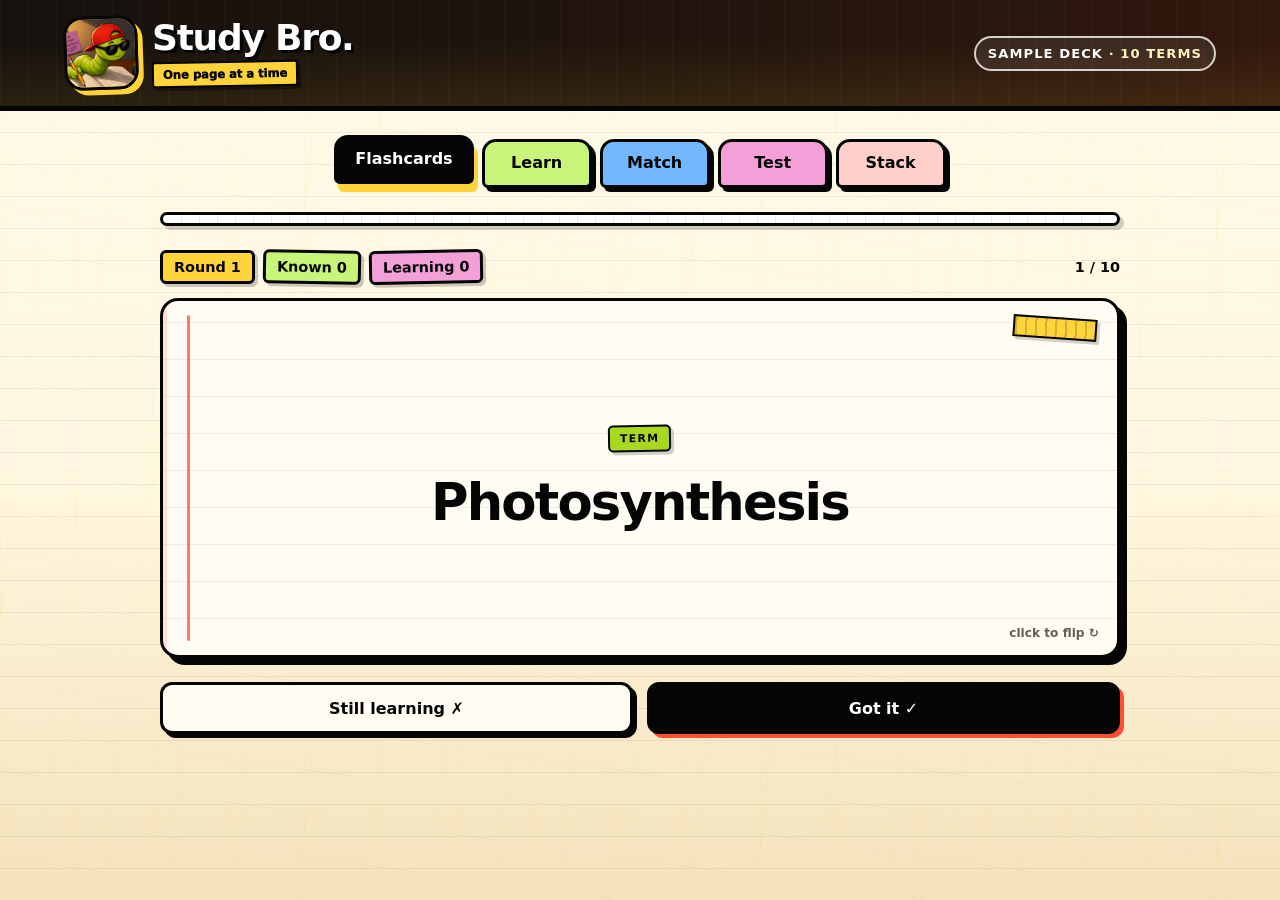
==== commit eca8e273: "Restore deck link loading" ====
--- a/index.html
+++ b/index.html
@@ -164,6 +164,10 @@
       text-transform: uppercase;
     }
 
+    .deck-title {
+      color: var(--white);
+    }
+
     .shell {
       width: min(100% - 32px, 960px);
       margin: 28px auto 64px;
@@ -237,6 +241,22 @@
         repeating-linear-gradient(-45deg, rgba(255, 255, 255, 0.28) 0 8px, transparent 8px 16px),
         var(--lime);
       transition: width 240ms ease;
+    }
+
+    .deck-message {
+      margin-bottom: 20px;
+      padding: 14px 16px;
+      border: var(--border);
+      border-radius: 14px;
+      background: var(--red-soft);
+      color: var(--red-dark);
+      box-shadow: var(--shadow-soft);
+      font-weight: 850;
+      line-height: 1.4;
+    }
+
+    .deck-message[hidden] {
+      display: none;
     }
 
     .mode-panel {
@@ -1350,7 +1370,9 @@
         <span class="brand-tagline">One page at a time</span>
       </div>
     </div>
-    <span class="deck-label">Sample deck · <span id="deckCount"></span> terms</span>
+    <span class="deck-label">
+      <span class="deck-title" id="deckTitle">Sample deck</span> · <span id="deckCount"></span> terms
+    </span>
   </header>
 
   <main class="shell">
@@ -1366,6 +1388,8 @@
       <div class="progress-fill" id="progressFill"></div>
     </div>
 
+    <div class="deck-message" id="deckMessage" role="alert" hidden></div>
+
     <section class="mode-panel active" id="flashcardsPanel" aria-label="Flashcards mode"></section>
     <section class="mode-panel" id="learnPanel" aria-label="Learn mode"></section>
     <section class="mode-panel" id="matchPanel" aria-label="Match mode"></section>
@@ -1374,22 +1398,30 @@
   </main>
 
   <script>
-    // Replace this array later with JSON loaded from a file or URL.
-    const deck = [
-      { term: "Photosynthesis", definition: "The process plants use to convert light energy into chemical energy." },
-      { term: "Mitosis", definition: "Cell division that produces two genetically identical daughter cells." },
-      { term: "Ecosystem", definition: "A community of organisms interacting with each other and their environment." },
-      { term: "Velocity", definition: "The speed of an object in a specific direction." },
-      { term: "Atom", definition: "The smallest unit of an element that retains its chemical properties." },
-      { term: "Democracy", definition: "A system of government in which power is held by the people." },
-      { term: "Metaphor", definition: "A figure of speech that directly compares two unlike things." },
-      { term: "Hypothesis", definition: "A testable explanation or prediction based on available evidence." },
-      { term: "Inflation", definition: "A general increase in prices and fall in the purchasing value of money." },
-      { term: "Algorithm", definition: "A step-by-step procedure for solving a problem or completing a task." }
-    ];
+    const sampleDeck = {
+      title: "Sample deck",
+      cards: [
+        { term: "Photosynthesis", definition: "The process plants use to convert light energy into chemical energy." },
+        { term: "Mitosis", definition: "Cell division that produces two genetically identical daughter cells." },
+        { term: "Ecosystem", definition: "A community of organisms interacting with each other and their environment." },
+        { term: "Velocity", definition: "The speed of an object in a specific direction." },
+        { term: "Atom", definition: "The smallest unit of an element that retains its chemical properties." },
+        { term: "Democracy", definition: "A system of government in which power is held by the people." },
+        { term: "Metaphor", definition: "A figure of speech that directly compares two unlike things." },
+        { term: "Hypothesis", definition: "A testable explanation or prediction based on available evidence." },
+        { term: "Inflation", definition: "A general increase in prices and fall in the purchasing value of money." },
+        { term: "Algorithm", definition: "A step-by-step procedure for solving a problem or completing a task." }
+      ]
+    };
+
+    let deckTitle = sampleDeck.title;
+    let deck = sampleDeck.cards;
 
     const elements = {
       progress: document.querySelector("#progressFill"),
+      deckTitle: document.querySelector("#deckTitle"),
+      deckCount: document.querySelector("#deckCount"),
+      deckMessage: document.querySelector("#deckMessage"),
       flashcards: document.querySelector("#flashcardsPanel"),
       learn: document.querySelector("#learnPanel"),
       match: document.querySelector("#matchPanel"),
@@ -1429,6 +1461,76 @@
 
     function setProgress(percent) {
       elements.progress.style.width = `${Math.max(0, Math.min(100, percent))}%`;
+    }
+
+    function validateDeck(data) {
+      if (!data || typeof data.title !== "string" || !data.title.trim()) {
+        throw new Error("The deck needs a non-empty title.");
+      }
+
+      if (!Array.isArray(data.cards) || data.cards.length === 0) {
+        throw new Error("The deck needs at least one card.");
+      }
+
+      const validCards = data.cards.every((card) =>
+        card &&
+        typeof card.term === "string" &&
+        card.term.trim() &&
+        typeof card.definition === "string" &&
+        card.definition.trim()
+      );
+
+      if (!validCards) {
+        throw new Error("Every card needs a non-empty term and definition.");
+      }
+    }
+
+    function updateDeckHeader() {
+      elements.deckTitle.textContent = deckTitle;
+      elements.deckCount.textContent = deck.length;
+      document.title = `${deckTitle} · Study Bro`;
+      window.studyBroDeck = deck;
+    }
+
+    function showDeckError(message) {
+      elements.deckMessage.textContent = message;
+      elements.deckMessage.hidden = false;
+    }
+
+    async function loadDeck() {
+      const deckPath = new URLSearchParams(window.location.search).get("deck");
+      if (!deckPath) {
+        updateDeckHeader();
+        return;
+      }
+
+      try {
+        const response = await fetch(deckPath);
+        if (!response.ok) {
+          throw new Error(`Request failed with status ${response.status}.`);
+        }
+
+        const data = await response.json();
+        validateDeck(data);
+        deckTitle = data.title.trim();
+        deck = data.cards.map((card) => ({
+          term: card.term.trim(),
+          definition: card.definition.trim()
+        }));
+      } catch (error) {
+        deckTitle = sampleDeck.title;
+        deck = sampleDeck.cards;
+        showDeckError(`Could not load "${deckPath}". ${error.message} Showing the sample deck instead.`);
+      }
+
+      updateDeckHeader();
+    }
+
+    function startApp() {
+      initFlashcards();
+      initLearn();
+      initMatch();
+      switchMode("flashcards");
     }
 
     function initFlashcards() {
@@ -2355,14 +2457,9 @@
       tab.addEventListener("click", () => switchMode(tab.dataset.mode));
     });
 
-    window.studyBroDeck = deck;
     window.studyBroSwitchMode = switchMode;
 
-    document.querySelector("#deckCount").textContent = deck.length;
-    initFlashcards();
-    initLearn();
-    initMatch();
-    switchMode("flashcards");
+    loadDeck().then(startApp);
   </script>
   <script src="vendor/matter.min.js"></script>
   <script src="physics.js"></script>
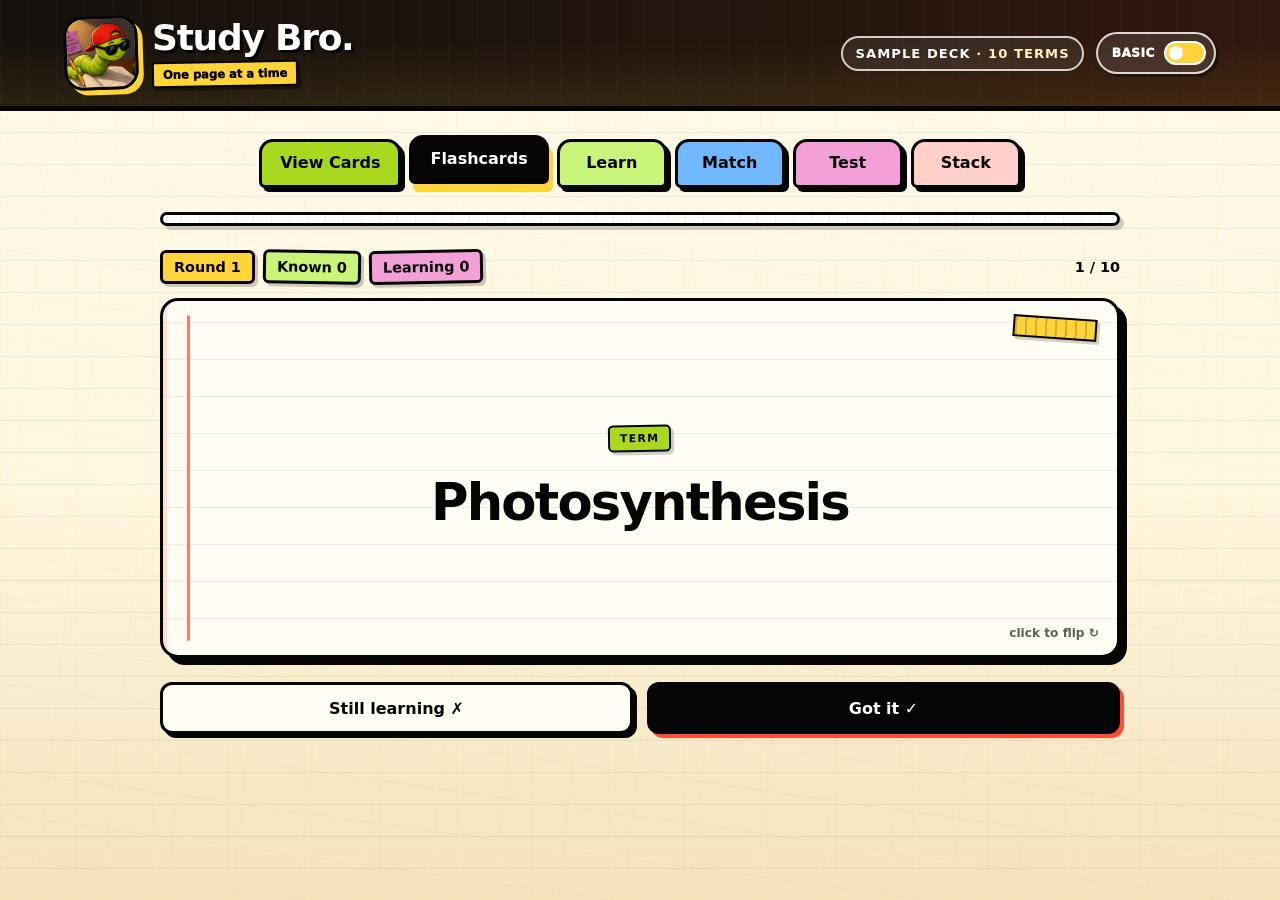
==== commit d0ab8f04: "Enhance study modes and stack balance" ====
--- a/index.html
+++ b/index.html
@@ -202,11 +202,12 @@
       transition: transform 120ms ease, box-shadow 120ms ease, background 160ms ease, color 160ms ease;
     }
 
-    .tab:nth-child(1) { background: var(--yellow); }
-    .tab:nth-child(2) { background: var(--green); }
-    .tab:nth-child(3) { background: var(--note-blue); }
-    .tab:nth-child(4) { background: var(--note-pink); }
-    .tab:nth-child(5) { background: var(--red-soft); }
+    .tab:nth-child(1) { background: var(--lime); }
+    .tab:nth-child(2) { background: var(--yellow); }
+    .tab:nth-child(3) { background: var(--green); }
+    .tab:nth-child(4) { background: var(--note-blue); }
+    .tab:nth-child(5) { background: var(--note-pink); }
+    .tab:nth-child(6) { background: var(--red-soft); }
 
     .tab:hover,
     .tab:focus-visible {
@@ -553,6 +554,40 @@
       color: var(--red-dark);
     }
 
+    .view-cards-list {
+      display: grid;
+      gap: 12px;
+    }
+
+    .view-card-row {
+      overflow: hidden;
+      border: var(--border);
+      border-radius: 14px;
+      background:
+        repeating-linear-gradient(0deg, transparent 0 30px, rgba(5, 5, 5, 0.045) 30px 31px),
+        #fffdf3;
+      box-shadow: var(--shadow-soft);
+      display: grid;
+      grid-template-columns: minmax(170px, 0.38fr) minmax(0, 1fr);
+    }
+
+    .view-card-term,
+    .view-card-definition {
+      padding: 16px 18px;
+      line-height: 1.35;
+    }
+
+    .view-card-term {
+      border-right: var(--border);
+      background: var(--yellow);
+      font-weight: 950;
+    }
+
+    .view-card-definition {
+      color: var(--ink-soft);
+      font-weight: 720;
+    }
+
     .match-toolbar {
       margin-bottom: 18px;
       display: flex;
@@ -1237,7 +1272,235 @@
       gap: 10px;
     }
 
+    .header-actions {
+      margin-left: auto;
+      display: flex;
+      align-items: center;
+      justify-content: flex-end;
+      gap: 12px;
+    }
+
+    .theme-toggle {
+      flex: 0 0 auto;
+      min-height: 42px;
+      padding: 6px 8px 6px 14px;
+      border: 2px solid rgba(255, 255, 255, 0.82);
+      border-radius: 999px;
+      background: rgba(255, 255, 255, 0.1);
+      color: var(--white);
+      display: inline-flex;
+      align-items: center;
+      gap: 9px;
+      font-size: 0.76rem;
+      font-weight: 950;
+      letter-spacing: 0.04em;
+      text-transform: uppercase;
+      cursor: pointer;
+      box-shadow: 3px 3px 0 rgba(5, 5, 5, 0.45);
+      transition: transform 120ms ease, box-shadow 120ms ease, background 160ms ease, color 160ms ease;
+    }
+
+    .theme-toggle:hover,
+    .theme-toggle:focus-visible {
+      transform: translate(-1px, -1px);
+      box-shadow: 4px 4px 0 rgba(5, 5, 5, 0.58);
+      outline: none;
+    }
+
+    .theme-toggle-track {
+      position: relative;
+      width: 42px;
+      height: 24px;
+      border: 2px solid currentColor;
+      border-radius: 999px;
+      background: var(--yellow);
+    }
+
+    .theme-toggle-thumb {
+      position: absolute;
+      top: 3px;
+      left: 3px;
+      width: 14px;
+      height: 14px;
+      border-radius: 50%;
+      background: currentColor;
+      transition: transform 160ms ease;
+    }
+
+    body.plain-theme {
+      --black: #000000;
+      --white: #ffffff;
+      --paper: #ffffff;
+      --paper-deep: #ffffff;
+      --paper-line: #e4e4e4;
+      --muted: #4a4a4a;
+      --yellow: #ffffff;
+      --note-pink: #ffffff;
+      --note-blue: #ffffff;
+      --lime: #ffffff;
+      --green: #ffffff;
+      --green-dark: #000000;
+      --red: #ffffff;
+      --red-soft: #ffffff;
+      --red-dark: #000000;
+      --purple: #000000;
+      --wood: #000000;
+      --ink-soft: #000000;
+      --border: 2px solid #000000;
+      --radius: 6px;
+      --shadow: none;
+      --shadow-soft: none;
+      background: #ffffff;
+      color: #000000;
+    }
+
+    body.plain-theme::before,
+    body.plain-theme .app-header::before,
+    body.plain-theme .study-card::before,
+    body.plain-theme .study-card::after,
+    body.plain-theme .completion::before,
+    body.plain-theme .test-results::before,
+    body.plain-theme .stack-end-state::before {
+      display: none;
+    }
+
+    body.plain-theme .app-header {
+      overflow: visible;
+      background: #ffffff;
+      color: #000000;
+      border-bottom: 2px solid #000000;
+    }
+
+    body.plain-theme .brand,
+    body.plain-theme .card-copy,
+    body.plain-theme .definition-copy,
+    body.plain-theme .completion h2,
+    body.plain-theme .test-intro h2,
+    body.plain-theme .test-results h2,
+    body.plain-theme .stack-question,
+    body.plain-theme .stack-end-state h2 {
+      letter-spacing: 0;
+      text-shadow: none;
+    }
+
+    body.plain-theme .logo-mark,
+    body.plain-theme .brand-tagline,
+    body.plain-theme .deck-label,
+    body.plain-theme .theme-toggle,
+    body.plain-theme .tab,
+    body.plain-theme .progress-track,
+    body.plain-theme .deck-message,
+    body.plain-theme .stat,
+    body.plain-theme .study-card,
+    body.plain-theme .badge,
+    body.plain-theme .btn,
+    body.plain-theme .answer,
+    body.plain-theme .match-card,
+    body.plain-theme .view-card-row,
+    body.plain-theme .view-card-term,
+    body.plain-theme .completion,
+    body.plain-theme .completion-mark,
+    body.plain-theme .test-intro,
+    body.plain-theme .test-card,
+    body.plain-theme .test-results,
+    body.plain-theme .test-option,
+    body.plain-theme .test-drop-zone,
+    body.plain-theme .test-answer-bank,
+    body.plain-theme .test-answer-chip,
+    body.plain-theme .test-review-item,
+    body.plain-theme .stack-panel,
+    body.plain-theme .stack-stage-card,
+    body.plain-theme .stack-answer,
+    body.plain-theme .stack-preview,
+    body.plain-theme .stack-preview-shape,
+    body.plain-theme .stack-stage-toolbar,
+    body.plain-theme .stack-end-state {
+      border-color: #000000;
+      border-radius: 6px;
+      background: #ffffff;
+      color: #000000;
+      box-shadow: none;
+      transform: none;
+    }
+
+    body.plain-theme .logo-mark img,
+    body.plain-theme .completion::before {
+      filter: grayscale(1) contrast(1.35);
+    }
+
+    body.plain-theme .tab.active,
+    body.plain-theme .btn-dark,
+    body.plain-theme .progress-fill,
+    body.plain-theme .stack-drop-hint {
+      background: #000000;
+      color: #ffffff;
+    }
+
+    body.plain-theme .theme-toggle {
+      border-color: #000000;
+      color: #000000;
+    }
+
+    body.plain-theme .theme-toggle-track {
+      background: #000000;
+    }
+
+    body.plain-theme .theme-toggle-thumb {
+      background: #ffffff;
+      transform: translateX(18px);
+    }
+
+    body.plain-theme .study-card,
+    body.plain-theme .answer,
+    body.plain-theme .view-card-row,
+    body.plain-theme .completion,
+    body.plain-theme .test-intro,
+    body.plain-theme .test-card,
+    body.plain-theme .test-results,
+    body.plain-theme .stack-panel,
+    body.plain-theme .stack-stage-card,
+    body.plain-theme .stack-stage {
+      background-image: none;
+    }
+
+    body.plain-theme .answer.correct,
+    body.plain-theme .match-card.matched,
+    body.plain-theme .test-review-item.correct,
+    body.plain-theme .stack-answer.correct {
+      border-style: double;
+    }
+
+    body.plain-theme .answer.wrong,
+    body.plain-theme .match-card.wrong,
+    body.plain-theme .test-review-item.wrong,
+    body.plain-theme .stack-answer.wrong {
+      border-style: dashed;
+    }
+
     @media (max-width: 700px) {
+      .app-header {
+        padding-inline: 12px;
+        gap: 12px;
+      }
+
+      .header-actions {
+        gap: 0;
+      }
+
+      .theme-toggle {
+        min-height: 38px;
+        padding: 6px;
+        gap: 0;
+      }
+
+      #themeToggleLabel {
+        position: absolute;
+        width: 1px;
+        height: 1px;
+        overflow: hidden;
+        clip: rect(0 0 0 0);
+      }
+
       .shell {
         width: min(100% - 22px, 960px);
         margin-top: 20px;
@@ -1318,6 +1581,14 @@
     }
 
     @media (max-width: 430px) {
+      .brand-tagline {
+        display: none;
+      }
+
+      .brand {
+        font-size: 1.35rem;
+      }
+
       .actions {
         grid-template-columns: 1fr;
       }
@@ -1370,13 +1641,20 @@
         <span class="brand-tagline">One page at a time</span>
       </div>
     </div>
-    <span class="deck-label">
-      <span class="deck-title" id="deckTitle">Sample deck</span> · <span id="deckCount"></span> terms
-    </span>
+    <div class="header-actions">
+      <span class="deck-label">
+        <span class="deck-title" id="deckTitle">Sample deck</span> · <span id="deckCount"></span> terms
+      </span>
+      <button class="theme-toggle" id="themeToggle" type="button" aria-pressed="false" aria-label="Switch to basic black and white theme">
+        <span id="themeToggleLabel">Basic</span>
+        <span class="theme-toggle-track" aria-hidden="true"><span class="theme-toggle-thumb"></span></span>
+      </button>
+    </div>
   </header>
 
   <main class="shell">
     <nav class="tabs" aria-label="Study modes">
+      <button class="tab" type="button" data-mode="viewCards">View Cards</button>
       <button class="tab active" type="button" data-mode="flashcards">Flashcards</button>
       <button class="tab" type="button" data-mode="learn">Learn</button>
       <button class="tab" type="button" data-mode="match">Match</button>
@@ -1394,6 +1672,7 @@
     <section class="mode-panel" id="learnPanel" aria-label="Learn mode"></section>
     <section class="mode-panel" id="matchPanel" aria-label="Match mode"></section>
     <section class="mode-panel" id="testPanel" aria-label="Test mode"></section>
+    <section class="mode-panel" id="viewCardsPanel" aria-label="View all cards"></section>
     <section class="mode-panel" id="stackPanel" aria-label="Stack game mode"></section>
   </main>
 
@@ -1422,10 +1701,13 @@
       deckTitle: document.querySelector("#deckTitle"),
       deckCount: document.querySelector("#deckCount"),
       deckMessage: document.querySelector("#deckMessage"),
+      themeToggle: document.querySelector("#themeToggle"),
+      themeToggleLabel: document.querySelector("#themeToggleLabel"),
       flashcards: document.querySelector("#flashcardsPanel"),
       learn: document.querySelector("#learnPanel"),
       match: document.querySelector("#matchPanel"),
       test: document.querySelector("#testPanel"),
+      viewCards: document.querySelector("#viewCardsPanel"),
       stack: document.querySelector("#stackPanel"),
       shell: document.querySelector(".shell"),
       tabs: [...document.querySelectorAll(".tab")]
@@ -1440,6 +1722,40 @@
     const learnState = {};
     const matchState = {};
     const testState = {};
+
+    function getSavedThemePreference() {
+      try {
+        return localStorage.getItem("studyBroPlainTheme") === "true";
+      } catch (error) {
+        return false;
+      }
+    }
+
+    function saveThemePreference(usePlainTheme) {
+      try {
+        localStorage.setItem("studyBroPlainTheme", usePlainTheme ? "true" : "false");
+      } catch (error) {
+        // Some file:// browser settings block storage; the toggle should still work for this page view.
+      }
+    }
+
+    function setThemePreference(usePlainTheme, shouldSave = true) {
+      document.body.classList.toggle("plain-theme", usePlainTheme);
+      elements.themeToggle.setAttribute("aria-pressed", String(usePlainTheme));
+      elements.themeToggle.setAttribute(
+        "aria-label",
+        usePlainTheme ? "Switch to fun Study Bro theme" : "Switch to basic black and white theme"
+      );
+      elements.themeToggleLabel.textContent = usePlainTheme ? "Fun" : "Basic";
+      if (shouldSave) saveThemePreference(usePlainTheme);
+    }
+
+    function initThemeToggle() {
+      setThemePreference(getSavedThemePreference(), false);
+      elements.themeToggle.addEventListener("click", () => {
+        setThemePreference(!document.body.classList.contains("plain-theme"));
+      });
+    }
 
     function shuffle(items) {
       const copy = [...items];
@@ -1625,6 +1941,28 @@
       }, 150);
     }
 
+    function shouldIgnoreFlashcardShortcut(event) {
+      const target = event.target;
+      if (!target) return false;
+      const tagName = target.tagName;
+      return target.isContentEditable || ["INPUT", "TEXTAREA", "SELECT", "BUTTON"].includes(tagName);
+    }
+
+    function handleFlashcardShortcut(event) {
+      if (activeMode !== "flashcards" || flashState.complete || shouldIgnoreFlashcardShortcut(event)) return;
+
+      if (event.key === " " || event.code === "Space") {
+        event.preventDefault();
+        flipFlashcard();
+      } else if (event.key === "ArrowRight") {
+        event.preventDefault();
+        gradeFlashcard(true);
+      } else if (event.key === "ArrowLeft") {
+        event.preventDefault();
+        gradeFlashcard(false);
+      }
+    }
+
     function gradeFlashcard(isKnown) {
       const cardIndex = flashState.queue[flashState.index];
       if (isKnown) {
@@ -1650,6 +1988,23 @@
       renderFlashcards();
     }
 
+    function renderViewCards() {
+      setProgress(100);
+      const rows = deck.map((card, index) => (
+        '<article class="view-card-row">' +
+          '<div class="view-card-term">' + (index + 1) + '. ' + escapeHTML(card.term) + '</div>' +
+          '<div class="view-card-definition">' + escapeHTML(card.definition) + '</div>' +
+        '</article>'
+      )).join("");
+      elements.viewCards.innerHTML =
+        '<div class="status-row">' +
+          '<div class="status-group">' +
+            '<span class="stat">' + deck.length + ' cards</span>' +
+          '</div>' +
+          '<span>Full deck view</span>' +
+        '</div>' +
+        '<div class="view-cards-list">' + rows + '</div>';
+    }
     function clearLearnAdvanceTimer() {
       if (learnAdvanceTimer) window.clearTimeout(learnAdvanceTimer);
       learnAdvanceTimer = null;
@@ -2422,6 +2777,7 @@
         if (!testState.questions) initTest();
         else renderTest();
       }
+      if (mode === "viewCards") renderViewCards();
       if (mode === "stack") {
         ensureStackGame();
       }
@@ -2456,9 +2812,11 @@
     elements.tabs.forEach((tab) => {
       tab.addEventListener("click", () => switchMode(tab.dataset.mode));
     });
+    document.addEventListener("keydown", handleFlashcardShortcut);
 
     window.studyBroSwitchMode = switchMode;
 
+    initThemeToggle();
     loadDeck().then(startApp);
   </script>
   <script src="vendor/matter.min.js"></script>
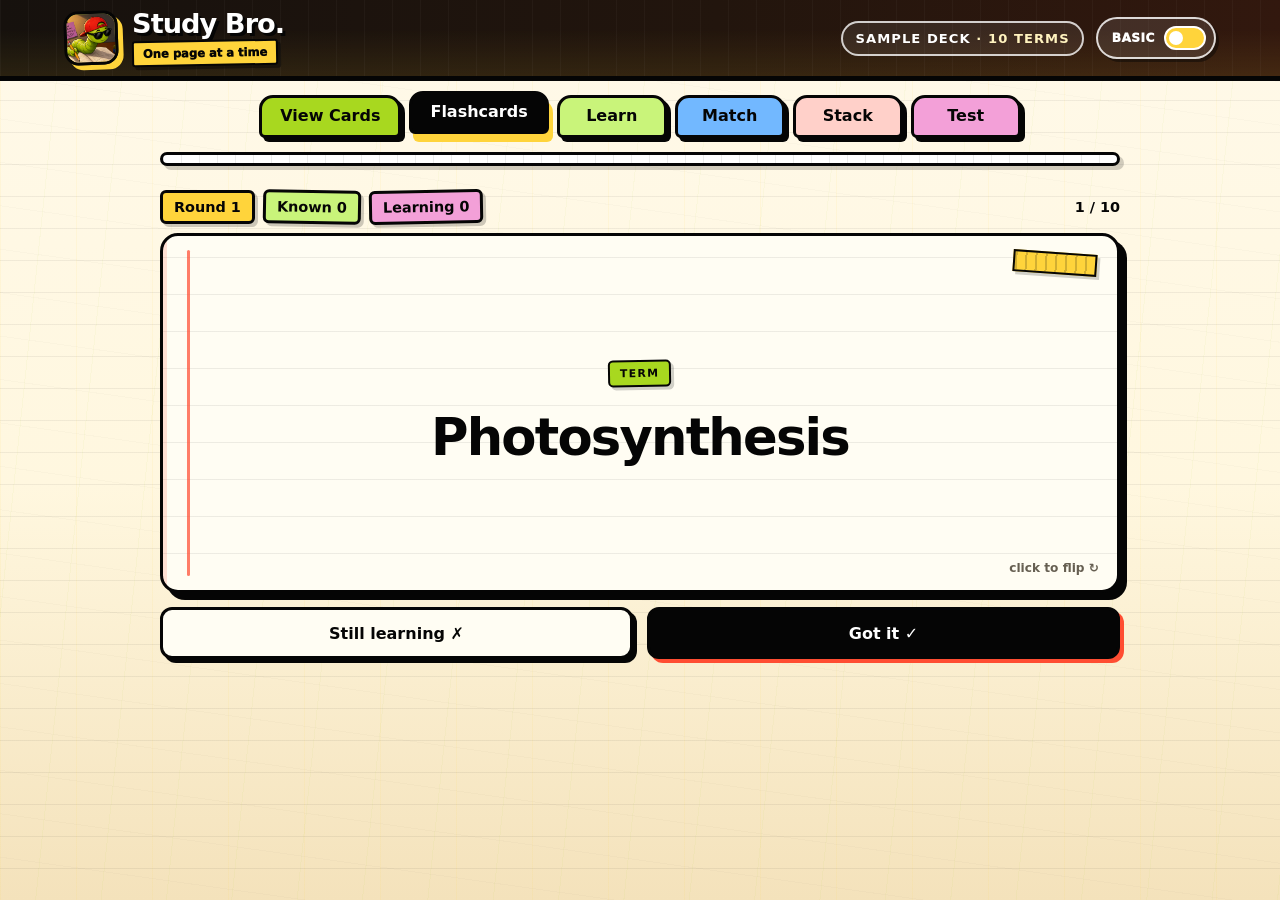
==== commit c5fdd790: "Release Study Bro 2.2 and image deck skill" ====
--- a/index.html
+++ b/index.html
@@ -202,12 +202,12 @@
       transition: transform 120ms ease, box-shadow 120ms ease, background 160ms ease, color 160ms ease;
     }
 
-    .tab:nth-child(1) { background: var(--lime); }
-    .tab:nth-child(2) { background: var(--yellow); }
-    .tab:nth-child(3) { background: var(--green); }
-    .tab:nth-child(4) { background: var(--note-blue); }
-    .tab:nth-child(5) { background: var(--note-pink); }
-    .tab:nth-child(6) { background: var(--red-soft); }
+    .tab[data-mode="viewCards"] { background: var(--lime); }
+    .tab[data-mode="flashcards"] { background: var(--yellow); }
+    .tab[data-mode="learn"] { background: var(--green); }
+    .tab[data-mode="match"] { background: var(--note-blue); }
+    .tab[data-mode="test"] { background: var(--note-pink); }
+    .tab[data-mode="stack"] { background: var(--red-soft); }
 
     .tab:hover,
     .tab:focus-visible {
@@ -416,6 +416,109 @@
       letter-spacing: -0.035em;
     }
 
+    .card-image {
+      position: relative;
+      z-index: 1;
+      display: block;
+      width: auto;
+      max-width: min(100%, 360px);
+      max-height: 190px;
+      margin: 0 auto 18px;
+      border: var(--border);
+      border-radius: 14px;
+      background: var(--white);
+      box-shadow: 4px 4px 0 rgba(5, 5, 5, 0.22);
+      object-fit: contain;
+    }
+
+    [data-enlarge-card-image] {
+      cursor: zoom-in;
+    }
+
+    [data-enlarge-card-image]:focus-visible {
+      outline: 4px solid var(--yellow);
+      outline-offset: 4px;
+    }
+
+    .image-enlarge-hint {
+      position: relative;
+      z-index: 1;
+      margin: -8px 0 12px;
+      color: var(--muted);
+      font-size: 0.72rem;
+      font-weight: 850;
+    }
+
+    body.image-viewer-open {
+      overflow: hidden;
+    }
+
+    .image-viewer {
+      position: fixed;
+      inset: 0;
+      z-index: 1000;
+      padding: 24px;
+      background: rgba(5, 5, 5, 0.84);
+      display: grid;
+      place-items: center;
+    }
+
+    .image-viewer[hidden] {
+      display: none;
+    }
+
+    .image-viewer-dialog {
+      position: relative;
+      width: min(94vw, 1100px, calc(100vw - 48px));
+      max-height: 92dvh;
+      padding: 52px 20px 20px;
+      border: var(--border);
+      border-radius: 18px;
+      background: var(--paper);
+      box-shadow: 9px 9px 0 var(--yellow);
+      display: grid;
+      place-items: center;
+      gap: 12px;
+    }
+
+    .image-viewer-image {
+      display: block;
+      width: auto;
+      max-width: 100%;
+      max-height: calc(92dvh - 112px);
+      border: 2px solid var(--black);
+      border-radius: 12px;
+      background: var(--white);
+      object-fit: contain;
+    }
+
+    .image-viewer-caption {
+      margin: 0;
+      color: var(--muted);
+      font-weight: 850;
+      text-align: center;
+    }
+
+    .image-viewer-close {
+      position: absolute;
+      top: 10px;
+      right: 10px;
+      min-height: 38px;
+      padding: 7px 12px;
+      border: 2px solid var(--black);
+      border-radius: 9px;
+      background: var(--white);
+      color: var(--black);
+      font-weight: 950;
+      cursor: pointer;
+    }
+
+    .image-viewer-close:hover,
+    .image-viewer-close:focus-visible {
+      outline: 4px solid var(--yellow);
+      outline-offset: 2px;
+    }
+
     .definition-copy {
       font-size: clamp(1.25rem, 3.4vw, 2rem);
       line-height: 1.35;
@@ -559,6 +662,140 @@
       gap: 12px;
     }
 
+    .view-cards-toolbar {
+      margin-bottom: 16px;
+      display: flex;
+      align-items: center;
+      justify-content: space-between;
+      gap: 12px;
+    }
+
+    .local-save-status {
+      color: var(--muted);
+      font-size: 0.82rem;
+      font-weight: 850;
+    }
+
+    .card-editor {
+      margin-bottom: 18px;
+      padding: 18px;
+      border: var(--border);
+      border-radius: 14px;
+      background:
+        repeating-linear-gradient(0deg, transparent 0 30px, rgba(5, 5, 5, 0.045) 30px 31px),
+        #fffdf3;
+      box-shadow: var(--shadow-soft);
+    }
+
+    .card-editor h2 {
+      margin: 0 0 14px;
+      font-size: 1.25rem;
+      letter-spacing: -0.025em;
+    }
+
+    .card-editor-fields {
+      display: grid;
+      grid-template-columns: minmax(180px, 0.42fr) minmax(0, 1fr);
+      gap: 12px;
+    }
+
+    .card-editor-field {
+      display: grid;
+      gap: 6px;
+      color: var(--muted);
+      font-size: 0.78rem;
+      font-weight: 900;
+      letter-spacing: 0.06em;
+      text-transform: uppercase;
+    }
+
+    .card-editor-field input,
+    .card-editor-field textarea {
+      width: 100%;
+      min-height: 48px;
+      padding: 11px 12px;
+      border: var(--border);
+      border-radius: 10px;
+      background: var(--white);
+      color: var(--black);
+      font: inherit;
+      font-weight: 720;
+      letter-spacing: 0;
+      line-height: 1.35;
+      text-transform: none;
+    }
+
+    .card-editor-field textarea {
+      min-height: 82px;
+      resize: vertical;
+    }
+
+    .card-image-picker {
+      grid-column: 1 / -1;
+      display: grid;
+      grid-template-columns: minmax(180px, 0.42fr) minmax(0, 1fr);
+      gap: 12px;
+      align-items: center;
+    }
+
+    .card-image-picker input[type="file"] {
+      min-height: 48px;
+      padding: 9px;
+      border: var(--border);
+      border-radius: 10px;
+      background: var(--white);
+      color: var(--black);
+      font: inherit;
+      font-size: 0.82rem;
+      font-weight: 800;
+      text-transform: none;
+    }
+
+    .card-image-preview {
+      min-height: 88px;
+      padding: 10px;
+      border: 2px dashed var(--black);
+      border-radius: 12px;
+      background: rgba(255, 212, 59, 0.12);
+      color: var(--muted);
+      display: flex;
+      align-items: center;
+      justify-content: center;
+      gap: 12px;
+      font-size: 0.82rem;
+      font-weight: 800;
+      text-align: center;
+    }
+
+    .card-image-preview img {
+      display: block;
+      width: auto;
+      max-width: 180px;
+      max-height: 120px;
+      border: 2px solid var(--black);
+      border-radius: 9px;
+      background: var(--white);
+      object-fit: contain;
+    }
+
+    .card-image-preview[aria-busy="true"] {
+      opacity: 0.68;
+    }
+
+    .card-editor-field input:focus,
+    .card-editor-field textarea:focus,
+    .card-image-picker input[type="file"]:focus {
+      outline: 4px solid var(--yellow);
+      outline-offset: 2px;
+    }
+
+    .card-editor-actions {
+      margin-top: 14px;
+      display: flex;
+      justify-content: flex-end;
+      gap: 10px;
+    }
+
     .view-card-row {
       overflow: hidden;
       border: var(--border);
@@ -568,7 +805,7 @@
         #fffdf3;
       box-shadow: var(--shadow-soft);
       display: grid;
-      grid-template-columns: minmax(170px, 0.38fr) minmax(0, 1fr);
+      grid-template-columns: minmax(170px, 0.38fr) minmax(0, 1fr) auto;
     }
 
     .view-card-term,
@@ -586,6 +823,60 @@
     .view-card-definition {
       color: var(--ink-soft);
       font-weight: 720;
+    }
+
+    .view-card-image {
+      display: block;
+      width: auto;
+      max-width: 150px;
+      max-height: 110px;
+      margin: 10px 18px 14px;
+      border: 2px solid var(--black);
+      border-radius: 10px;
+      background: var(--white);
+      object-fit: contain;
+    }
+
+    .view-card-actions {
+      padding: 10px;
+      border-left: var(--border);
+      display: flex;
+      align-items: center;
+      justify-content: center;
+      gap: 8px;
+    }
+
+    .delete-card-button,
+    .confirm-delete-button {
+      min-height: 42px;
+      padding: 8px 12px;
+      border: 2px solid var(--red-dark);
+      border-radius: 9px;
+      background: var(--red-soft);
+      color: var(--red-dark);
+      font-weight: 900;
+      cursor: pointer;
+    }
+
+    .cancel-delete-button {
+      min-height: 42px;
+      padding: 8px 12px;
+      border: 2px solid var(--black);
+      border-radius: 9px;
+      background: var(--white);
+      color: var(--black);
+      font-weight: 900;
+      cursor: pointer;
+    }
+
+    .delete-card-button:hover,
+    .delete-card-button:focus-visible,
+    .confirm-delete-button:hover,
+    .confirm-delete-button:focus-visible,
+    .cancel-delete-button:hover,
+    .cancel-delete-button:focus-visible {
+      outline: 3px solid var(--yellow);
+      outline-offset: 2px;
     }
 
     .match-toolbar {
@@ -620,6 +911,18 @@
       text-align: left;
       box-shadow: var(--shadow-soft);
       transition: transform 120ms ease, box-shadow 120ms ease, background 150ms ease, opacity 200ms ease;
+    }
+
+    .match-card-image {
+      display: block;
+      width: auto;
+      max-width: 100%;
+      max-height: 76px;
+      margin-inline: auto;
+      border: 2px solid var(--black);
+      border-radius: 8px;
+      background: var(--white);
+      object-fit: contain;
     }
 
     .match-card:hover:not(:disabled) {
@@ -1397,6 +1700,14 @@
     body.plain-theme .answer,
     body.plain-theme .match-card,
     body.plain-theme .view-card-row,
+    body.plain-theme .card-editor,
+    body.plain-theme .card-editor-field input,
+    body.plain-theme .card-editor-field textarea,
+    body.plain-theme .card-image-picker input[type="file"],
+    body.plain-theme .card-image-preview,
+    body.plain-theme .delete-card-button,
+    body.plain-theme .confirm-delete-button,
+    body.plain-theme .cancel-delete-button,
     body.plain-theme .view-card-term,
     body.plain-theme .completion,
     body.plain-theme .completion-mark,
@@ -1477,6 +1788,148 @@
       border-style: dashed;
     }
 
+    /*
+      Keep the controls for the fixed study modes inside a typical laptop
+      viewport. Long-form modes (the term list and tests) intentionally retain
+      their natural document scrolling.
+    */
+    @media (min-width: 701px) and (max-height: 900px) {
+      .app-header {
+        padding-block: 10px;
+      }
+
+      .logo-mark {
+        flex-basis: 54px;
+        width: 54px;
+        height: 54px;
+        border-radius: 14px;
+      }
+
+      .brand-copy {
+        gap: 3px;
+      }
+
+      .brand {
+        font-size: 1.7rem;
+      }
+
+      .shell {
+        margin-top: 14px;
+        margin-bottom: 28px;
+      }
+
+      .tabs {
+        margin-bottom: 14px;
+      }
+
+      .tab {
+        padding-block: 8px 10px;
+      }
+
+      .status-row {
+        margin-bottom: 9px;
+      }
+
+      #flashcardsPanel .study-card {
+        min-height: clamp(260px, calc(100dvh - 330px), 360px);
+        padding-block: 26px;
+      }
+
+      #flashcardsPanel .card-image {
+        max-height: 110px;
+        margin-bottom: 10px;
+      }
+
+      #learnPanel .card-image {
+        max-height: 72px;
+        margin-bottom: 6px;
+      }
+
+      #flashcardsPanel .actions {
+        margin-top: 14px;
+      }
+
+      #learnPanel .learn-prompt {
+        min-height: clamp(130px, calc(100dvh - 600px), 190px);
+        margin-bottom: 8px;
+        padding-block: 18px;
+      }
+
+      #learnPanel .answers {
+        gap: 8px;
+      }
+
+      #learnPanel .answer {
+        min-height: 62px;
+        padding: 9px 13px;
+      }
+
+      #learnPanel .learn-controls {
+        margin-top: 10px;
+      }
+
+      #learnPanel .learn-feedback {
+        margin-top: 9px;
+      }
+
+      .stack-game {
+        gap: 14px;
+      }
+
+      .stack-panel {
+        padding: 14px;
+      }
+
+      .stack-stats {
+        margin-bottom: 9px;
+      }
+
+      .stack-question {
+        margin-bottom: 10px;
+        font-size: clamp(1.3rem, 2.4vw, 1.9rem);
+      }
+
+      .stack-answer-grid {
+        grid-template-columns: repeat(2, minmax(0, 1fr));
+        gap: 8px;
+      }
+
+      .stack-answer {
+        min-height: 56px;
+        padding: 9px 10px;
+        font-size: 0.9rem;
+      }
+
+      .stack-feedback {
+        min-height: 38px;
+        margin-top: 9px;
+        font-size: 0.9rem;
+      }
+
+      .stack-preview {
+        margin-top: 9px;
+        padding: 9px;
+      }
+
+      .stack-controls {
+        margin-top: 9px;
+      }
+
+      .stack-controls .btn {
+        min-height: 44px;
+        padding-block: 8px;
+      }
+
+      .stack-stage-toolbar {
+        padding-block: 9px;
+      }
+
+      .stack-stage {
+        height: clamp(330px, calc(100dvh - 245px), 540px);
+        min-height: 330px;
+      }
+    }
+
     @media (max-width: 700px) {
       .app-header {
         padding-inline: 12px;
@@ -1540,6 +1993,40 @@
 
       .answers {
         grid-template-columns: 1fr;
+      }
+
+      .view-cards-toolbar {
+        align-items: stretch;
+        flex-direction: column;
+      }
+
+      .view-cards-toolbar .btn {
+        width: 100%;
+      }
+
+      .card-editor-fields,
+      .view-card-row {
+        grid-template-columns: 1fr;
+      }
+
+      .card-image-picker {
+        grid-template-columns: 1fr;
+      }
+
+      .view-card-term {
+        border-right: 0;
+        border-bottom: var(--border);
+      }
+
+      .view-card-actions {
+        border-top: var(--border);
+        border-left: 0;
+      }
+
+      .delete-card-button,
+      .confirm-delete-button,
+      .cancel-delete-button {
+        width: 100%;
       }
 
       .learn-controls {
@@ -1658,8 +2145,8 @@
       <button class="tab active" type="button" data-mode="flashcards">Flashcards</button>
       <button class="tab" type="button" data-mode="learn">Learn</button>
       <button class="tab" type="button" data-mode="match">Match</button>
+      <button class="tab" type="button" data-mode="stack">Stack</button>
       <button class="tab" type="button" data-mode="test">Test</button>
-      <button class="tab" type="button" data-mode="stack">Stack</button>
     </nav>
 
     <div class="progress-track" aria-label="Study progress">
@@ -1675,6 +2162,14 @@
     <section class="mode-panel" id="viewCardsPanel" aria-label="View all cards"></section>
     <section class="mode-panel" id="stackPanel" aria-label="Stack game mode"></section>
   </main>
+
+  <div class="image-viewer" id="imageViewer" role="dialog" aria-modal="true" aria-label="Enlarged card image" hidden>
+    <div class="image-viewer-dialog">
+      <button class="image-viewer-close" id="closeImageViewer" type="button">Close ✕</button>
+      <img class="image-viewer-image" id="imageViewerImage" alt="">
+      <p class="image-viewer-caption" id="imageViewerCaption"></p>
+    </div>
+  </div>
 
   <script>
     const sampleDeck = {
@@ -1693,8 +2188,15 @@
       ]
     };
 
+    const DECK_EDITS_STORAGE_PREFIX = "studyBroDeckEdits:v1:";
     let deckTitle = sampleDeck.title;
     let deck = sampleDeck.cards;
+    let hasLocalDeckEdits = false;
+    let isAddCardFormOpen = false;
+    let pendingDeleteCardIndex = null;
+    let pendingCardImageData = "";
+    let isCardImageProcessing = false;
+    let imageViewerTrigger = null;
 
     const elements = {
       progress: document.querySelector("#progressFill"),
@@ -1775,6 +2277,93 @@
         .replaceAll("'", "&#039;");
     }
 
+    function isSafePublishedImagePath(value) {
+      if (typeof value !== "string") return false;
+      return /^deck-assets\/[a-z0-9](?:[a-z0-9-]{0,78}[a-z0-9])?\/[a-z0-9][a-z0-9._-]*\.(?:gif|jpe?g|png|webp)$/i.test(value.trim());
+    }
+
+    function cardImageHTML(card, className = "card-image", showHint = true) {
+      if (!card?.image || typeof card.image !== "string") return "";
+      const cardLabel = card.term || card.text || "card";
+      const imageAlt = typeof card.imageAlt === "string" && card.imageAlt.trim()
+        ? card.imageAlt.trim()
+        : `Image for ${cardLabel}`;
+      return (
+        `<img class="${className}" src="${escapeHTML(card.image)}" ` +
+          `alt="${escapeHTML(imageAlt)}" ` +
+          `aria-label="Enlarge image: ${escapeHTML(imageAlt)}" ` +
+          `title="Enlarge image" role="button" tabindex="0" data-enlarge-card-image>` +
+        (showHint ? '<span class="image-enlarge-hint">Tap or click the image to enlarge</span>' : '')
+      );
+    }
+
+    function openImageViewer(image) {
+      const viewer = document.querySelector("#imageViewer");
+      const viewerImage = document.querySelector("#imageViewerImage");
+      const caption = document.querySelector("#imageViewerCaption");
+      if (!viewer || !viewerImage || !image?.src) return;
+
+      imageViewerTrigger = image;
+      viewerImage.src = image.src;
+      viewerImage.alt = image.alt || "Enlarged card image";
+      caption.textContent = image.alt || "";
+      viewer.hidden = false;
+      document.body.classList.add("image-viewer-open");
+      document.querySelector("#closeImageViewer")?.focus();
+    }
+
+    function closeImageViewer() {
+      const viewer = document.querySelector("#imageViewer");
+      const viewerImage = document.querySelector("#imageViewerImage");
+      if (!viewer || viewer.hidden) return;
+
+      viewer.hidden = true;
+      document.body.classList.remove("image-viewer-open");
+      viewerImage.removeAttribute("src");
+      imageViewerTrigger?.focus();
+      imageViewerTrigger = null;
+    }
+
+    function initImageViewer() {
+      document.addEventListener("click", (event) => {
+        const image = event.target.closest?.("[data-enlarge-card-image]");
+        if (!image) return;
+        event.preventDefault();
+        event.stopPropagation();
+        openImageViewer(image);
+      }, true);
+
+      document.addEventListener("keydown", (event) => {
+        const image = event.target.closest?.("[data-enlarge-card-image]");
+        if (image && (event.key === "Enter" || event.key === " ")) {
+          event.preventDefault();
+          event.stopPropagation();
+          openImageViewer(image);
+          return;
+        }
+
+        if (event.key === "Escape" && !document.querySelector("#imageViewer")?.hidden) {
+          event.preventDefault();
+          closeImageViewer();
+        }
+      }, true);
+
+      document.addEventListener("error", (event) => {
+        const image = event.target.closest?.("[data-enlarge-card-image]");
+        if (!image) return;
+        image.hidden = true;
+        if (image.nextElementSibling?.classList.contains("image-enlarge-hint")) {
+          image.nextElementSibling.hidden = true;
+        }
+        console.warn(`Study Bro could not load card image: ${image.getAttribute("src")}`);
+      }, true);
+
+      document.querySelector("#closeImageViewer")?.addEventListener("click", closeImageViewer);
+      document.querySelector("#imageViewer")?.addEventListener("click", (event) => {
+        if (event.target.id === "imageViewer") closeImageViewer();
+      });
+    }
+
     function setProgress(percent) {
       elements.progress.style.width = `${Math.max(0, Math.min(100, percent))}%`;
     }
@@ -1788,17 +2377,173 @@
         throw new Error("The deck needs at least one card.");
       }
 
-      const validCards = data.cards.every((card) =>
-        card &&
-        typeof card.term === "string" &&
-        card.term.trim() &&
-        typeof card.definition === "string" &&
-        card.definition.trim()
-      );
+      const validCards = data.cards.every((card) => {
+        if (
+          !card ||
+          typeof card.term !== "string" ||
+          !card.term.trim() ||
+          typeof card.definition !== "string" ||
+          !card.definition.trim()
+        ) {
+          return false;
+        }
+
+        const image = card.image;
+        const imageAlt = card.imageAlt;
+        if (image === undefined || image === "") {
+          return imageAlt === undefined || imageAlt === "";
+        }
+        if (typeof image !== "string" || !image.trim()) return false;
+
+        if (image.trim().startsWith("data:image/")) {
+          return (
+            imageAlt === undefined ||
+            imageAlt === "" ||
+            (typeof imageAlt === "string" && Boolean(imageAlt.trim()))
+          );
+        }
+
+        return (
+          isSafePublishedImagePath(image) &&
+          typeof imageAlt === "string" &&
+          Boolean(imageAlt.trim())
+        );
+      });
 
       if (!validCards) {
-        throw new Error("Every card needs a non-empty term and definition.");
-      }
+        throw new Error(
+          "Every card needs a non-empty term and definition. Published images also need a safe deck-assets path and non-empty alt text."
+        );
+      }
+    }
+
+    function normalizeDeck(data) {
+      return {
+        title: data.title.trim(),
+        cards: data.cards.map((card) => {
+          const term = card.term.trim();
+          return {
+            term,
+            definition: card.definition.trim(),
+            ...(card.image ? {
+              image: card.image.trim(),
+              imageAlt: typeof card.imageAlt === "string" && card.imageAlt.trim()
+                ? card.imageAlt.trim()
+                : `Image for ${term}`
+            } : {})
+          };
+        })
+      };
+    }
+
+    function readFileAsDataURL(file) {
+      return new Promise((resolve, reject) => {
+        const reader = new FileReader();
+        reader.addEventListener("load", () => resolve(reader.result));
+        reader.addEventListener("error", () => reject(new Error("The image could not be read.")));
+        reader.readAsDataURL(file);
+      });
+    }
+
+    function loadImage(dataURL) {
+      return new Promise((resolve, reject) => {
+        const image = new Image();
+        image.addEventListener("load", () => resolve(image));
+        image.addEventListener("error", () => reject(new Error("That file is not a supported image.")));
+        image.src = dataURL;
+      });
+    }
+
+    function renderCompressedImage(image, maxDimension, quality) {
+      const scale = Math.min(1, maxDimension / Math.max(image.naturalWidth, image.naturalHeight));
+      const width = Math.max(1, Math.round(image.naturalWidth * scale));
+      const height = Math.max(1, Math.round(image.naturalHeight * scale));
+      const canvas = document.createElement("canvas");
+      canvas.width = width;
+      canvas.height = height;
+      canvas.getContext("2d").drawImage(image, 0, 0, width, height);
+      return canvas.toDataURL("image/webp", quality);
+    }
+
+    async function compressCardImage(file) {
+      if (!file.type.startsWith("image/")) {
+        throw new Error("Please choose an image file.");
+      }
+      if (file.size > 10 * 1024 * 1024) {
+        throw new Error("Please choose an image smaller than 10 MB.");
+      }
+
+      const sourceData = await readFileAsDataURL(file);
+      const image = await loadImage(sourceData);
+      let compressed = renderCompressedImage(image, 900, 0.8);
+      if (compressed.length > 240000) {
+        compressed = renderCompressedImage(image, 600, 0.66);
+      }
+      if (compressed.length > 180000) {
+        compressed = renderCompressedImage(image, 480, 0.58);
+      }
+      return compressed;
+    }
+
+    function updateCardImagePreview(message = "") {
+      const preview = document.querySelector("#newCardImagePreview");
+      const saveButton = document.querySelector("#saveNewCardButton");
+      if (!preview) return;
+
+      preview.setAttribute("aria-busy", String(isCardImageProcessing));
+      saveButton?.toggleAttribute("disabled", isCardImageProcessing);
+      if (pendingCardImageData) {
+        preview.innerHTML =
+          `<img src="${escapeHTML(pendingCardImageData)}" alt="Selected card image preview">` +
+          `<span>${escapeHTML(message || "Image ready and compressed for local saving.")}</span>`;
+      } else {
+        preview.textContent = message || "Optional · JPG, PNG, GIF, or WebP up to 10 MB";
+      }
+    }
+
+    function getDeckStorageKey() {
+      const deckURL = new URL(window.location.href);
+      deckURL.hash = "";
+      return `${DECK_EDITS_STORAGE_PREFIX}${deckURL.href}`;
+    }
+
+    function getSavedDeck() {
+      try {
+        const savedValue = localStorage.getItem(getDeckStorageKey());
+        if (!savedValue) return null;
+
+        const savedDeck = JSON.parse(savedValue);
+        validateDeck(savedDeck);
+        hasLocalDeckEdits = true;
+        return normalizeDeck(savedDeck);
+      } catch (error) {
+        showDeckError(`Your locally saved card changes could not be loaded. ${error.message}`);
+        return null;
+      }
+    }
+
+    function saveEditedDeck(cards) {
+      const editedDeck = {
+        title: deckTitle,
+        cards
+      };
+
+      try {
+        validateDeck(editedDeck);
+        localStorage.setItem(getDeckStorageKey(), JSON.stringify(editedDeck));
+        hasLocalDeckEdits = true;
+        return true;
+      } catch (error) {
+        showDeckError(`Your card changes could not be saved on this device. ${error.message}`);
+        return false;
+      }
+    }
+
+    function reopenCardManager() {
+      const cardManagerURL = new URL(window.location.href);
+      cardManagerURL.hash = "viewCards";
+      window.history.replaceState(null, "", cardManagerURL.href);
+      window.location.reload();
     }
 
     function updateDeckHeader() {
@@ -1814,6 +2559,14 @@
     }
 
     async function loadDeck() {
+      const savedDeck = getSavedDeck();
+      if (savedDeck) {
+        deckTitle = savedDeck.title;
+        deck = savedDeck.cards;
+        updateDeckHeader();
+        return;
+      }
+
       const deckPath = new URLSearchParams(window.location.search).get("deck");
       if (!deckPath) {
         updateDeckHeader();
@@ -1828,11 +2581,9 @@
 
         const data = await response.json();
         validateDeck(data);
-        deckTitle = data.title.trim();
-        deck = data.cards.map((card) => ({
-          term: card.term.trim(),
-          definition: card.definition.trim()
-        }));
+        const normalizedDeck = normalizeDeck(data);
+        deckTitle = normalizedDeck.title;
+        deck = normalizedDeck.cards;
       } catch (error) {
         deckTitle = sampleDeck.title;
         deck = sampleDeck.cards;
@@ -1846,7 +2597,7 @@
       initFlashcards();
       initLearn();
       initMatch();
-      switchMode("flashcards");
+      switchMode(window.location.hash === "#viewCards" ? "viewCards" : "flashcards");
     }
 
     function initFlashcards() {
@@ -1893,6 +2644,7 @@
         </div>
         <article class="study-card flashcard ${flashState.flipStage ? `flipping-${flashState.flipStage}` : ""}" id="activeFlashcard" role="button" tabindex="0" aria-label="Flip card">
           <span class="badge">${showingDefinition ? "definition" : "term"}</span>
+          ${showingDefinition ? cardImageHTML(card) : ""}
           <p class="card-copy ${showingDefinition ? "definition-copy" : ""}">
             ${escapeHTML(showingDefinition ? card.definition : card.term)}
           </p>
@@ -1990,20 +2742,146 @@
 
     function renderViewCards() {
       setProgress(100);
-      const rows = deck.map((card, index) => (
-        '<article class="view-card-row">' +
+      const rows = deck.map((card, index) => {
+        const deleteControls = pendingDeleteCardIndex === index
+          ? '<button class="confirm-delete-button" type="button" data-confirm-delete="' + index + '">' +
+              'Confirm delete</button>' +
+            '<button class="cancel-delete-button" type="button" data-cancel-delete>Cancel</button>'
+          : '<button class="delete-card-button" type="button" data-delete-card="' + index + '" ' +
+              'aria-label="Delete ' + escapeHTML(card.term) + '">Delete</button>';
+
+        return '<article class="view-card-row">' +
           '<div class="view-card-term">' + (index + 1) + '. ' + escapeHTML(card.term) + '</div>' +
-          '<div class="view-card-definition">' + escapeHTML(card.definition) + '</div>' +
-        '</article>'
-      )).join("");
+          '<div class="view-card-definition">' + escapeHTML(card.definition) +
+            cardImageHTML(card, "view-card-image") + '</div>' +
+          '<div class="view-card-actions">' +
+            deleteControls +
+          '</div>' +
+        '</article>';
+      }).join("");
+
+      const editor = isAddCardFormOpen
+        ? '<form class="card-editor" id="addCardForm">' +
+            '<h2>Add a card</h2>' +
+            '<div class="card-editor-fields">' +
+              '<label class="card-editor-field">Term' +
+                '<input id="newCardTerm" name="term" type="text" maxlength="300" required autocomplete="off">' +
+              '</label>' +
+              '<label class="card-editor-field">Definition' +
+                '<textarea id="newCardDefinition" name="definition" maxlength="2000" required></textarea>' +
+              '</label>' +
+              '<div class="card-image-picker">' +
+                '<label class="card-editor-field">Optional image' +
+                  '<input id="newCardImage" name="image" type="file" accept="image/*">' +
+                '</label>' +
+                '<div class="card-image-preview" id="newCardImagePreview" aria-live="polite">' +
+                  'Optional · JPG, PNG, GIF, or WebP up to 10 MB' +
+                '</div>' +
+              '</div>' +
+            '</div>' +
+            '<div class="card-editor-actions">' +
+              '<button class="btn" type="button" id="cancelAddCard">Cancel</button>' +
+              '<button class="btn btn-dark" type="submit" id="saveNewCardButton">Save card</button>' +
+            '</div>' +
+          '</form>'
+        : '';
+
       elements.viewCards.innerHTML =
-        '<div class="status-row">' +
+        '<div class="view-cards-toolbar">' +
           '<div class="status-group">' +
             '<span class="stat">' + deck.length + ' cards</span>' +
+            (hasLocalDeckEdits ? '<span class="local-save-status">Saved on this device</span>' : '') +
           '</div>' +
-          '<span>Full deck view</span>' +
+          '<button class="btn btn-yellow" type="button" id="openAddCard">Add card</button>' +
         '</div>' +
+        editor +
         '<div class="view-cards-list">' + rows + '</div>';
+
+      document.querySelector("#openAddCard").addEventListener("click", () => {
+        isAddCardFormOpen = true;
+        pendingCardImageData = "";
+        isCardImageProcessing = false;
+        renderViewCards();
+        document.querySelector("#newCardTerm")?.focus();
+      });
+
+      document.querySelector("#cancelAddCard")?.addEventListener("click", () => {
+        isAddCardFormOpen = false;
+        pendingCardImageData = "";
+        isCardImageProcessing = false;
+        renderViewCards();
+      });
+
+      document.querySelector("#newCardImage")?.addEventListener("change", async (event) => {
+        const file = event.target.files?.[0];
+        pendingCardImageData = "";
+        if (!file) {
+          updateCardImagePreview();
+          return;
+        }
+
+        isCardImageProcessing = true;
+        updateCardImagePreview("Compressing image…");
+        try {
+          pendingCardImageData = await compressCardImage(file);
+          isCardImageProcessing = false;
+          updateCardImagePreview();
+        } catch (error) {
+          pendingCardImageData = "";
+          isCardImageProcessing = false;
+          event.target.value = "";
+          updateCardImagePreview(error.message);
+        }
+      });
+
+      document.querySelector("#addCardForm")?.addEventListener("submit", (event) => {
+        event.preventDefault();
+        if (isCardImageProcessing) return;
+        const term = document.querySelector("#newCardTerm").value.trim();
+        const definition = document.querySelector("#newCardDefinition").value.trim();
+        if (!term || !definition) return;
+
+        const newCard = {
+          term,
+          definition,
+          ...(pendingCardImageData ? {
+            image: pendingCardImageData,
+            imageAlt: `Image for ${term}`
+          } : {})
+        };
+        const updatedCards = [...deck, newCard];
+        if (saveEditedDeck(updatedCards)) reopenCardManager();
+      });
+
+      document.querySelectorAll("[data-delete-card]").forEach((button) => {
+        button.addEventListener("click", () => {
+          const cardIndex = Number(button.dataset.deleteCard);
+          const card = deck[cardIndex];
+          if (!card) return;
+
+          if (deck.length === 1) {
+            showDeckError("A deck must keep at least one card.");
+            return;
+          }
+
+          pendingDeleteCardIndex = cardIndex;
+          renderViewCards();
+          document.querySelector(`[data-confirm-delete="${cardIndex}"]`)?.focus();
+        });
+      });
+
+      document.querySelector("[data-cancel-delete]")?.addEventListener("click", () => {
+        pendingDeleteCardIndex = null;
+        renderViewCards();
+      });
+
+      document.querySelectorAll("[data-confirm-delete]").forEach((button) => {
+        button.addEventListener("click", () => {
+          const cardIndex = Number(button.dataset.confirmDelete);
+          const updatedCards = deck.filter((_, index) => index !== cardIndex);
+          if (saveEditedDeck(updatedCards)) reopenCardManager();
+        });
+      });
     }
     function clearLearnAdvanceTimer() {
       if (learnAdvanceTimer) window.clearTimeout(learnAdvanceTimer);
@@ -2169,8 +3047,22 @@
       const pairCount = Math.min(6, deck.length);
       const selectedIndexes = shuffle(deck.map((_, index) => index)).slice(0, pairCount);
       const cards = selectedIndexes.flatMap((deckIndex) => [
-        { id: `term-${deckIndex}`, pairId: deckIndex, type: "term", text: deck[deckIndex].term },
-        { id: `definition-${deckIndex}`, pairId: deckIndex, type: "definition", text: deck[deckIndex].definition }
+        {
+          id: `term-${deckIndex}`,
+          pairId: deckIndex,
+          type: "term",
+          text: deck[deckIndex].term,
+          image: "",
+          imageAlt: ""
+        },
+        {
+          id: `definition-${deckIndex}`,
+          pairId: deckIndex,
+          type: "definition",
+          text: deck[deckIndex].definition,
+          image: deck[deckIndex].image || "",
+          imageAlt: deck[deckIndex].imageAlt || ""
+        }
       ]);
 
       Object.assign(matchState, {
@@ -2240,6 +3132,7 @@
                 ${matched ? "disabled" : ""}
               >
                 <span class="mini-badge">${card.type}</span>
+                ${card.image ? cardImageHTML(card, "match-card-image", false) : ""}
                 <span>${escapeHTML(card.text)}</span>
               </button>
             `;
@@ -2817,6 +3710,7 @@
     window.studyBroSwitchMode = switchMode;
 
     initThemeToggle();
+    initImageViewer();
     loadDeck().then(startApp);
   </script>
   <script src="vendor/matter.min.js"></script>
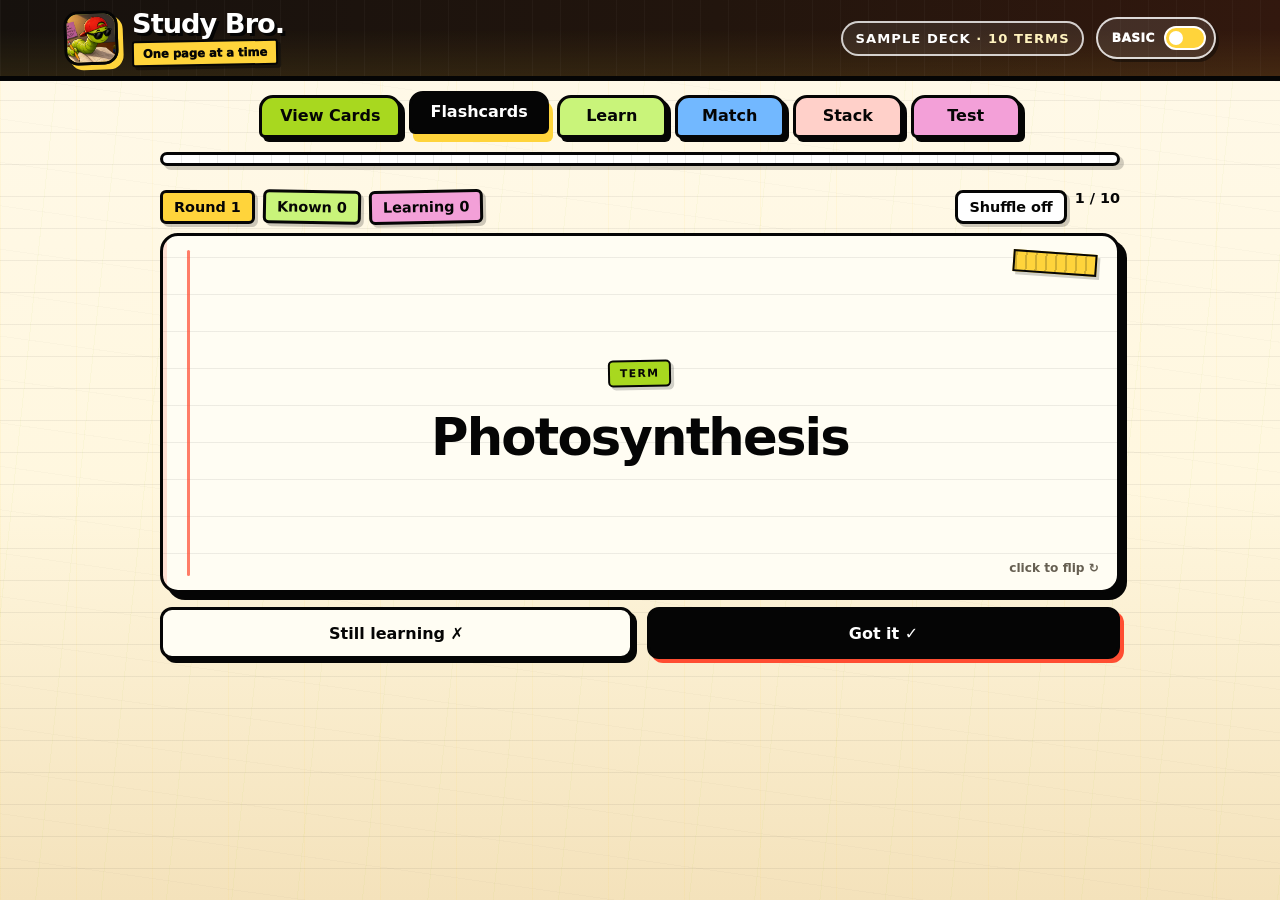
==== commit 8957f672: "Publish Study Bro 2.3" ====
--- a/index.html
+++ b/index.html
@@ -310,6 +310,29 @@
       transform: rotate(-1deg);
     }
 
+    .mode-shuffle-button {
+      min-height: 34px;
+      padding: 6px 11px;
+      border: var(--border);
+      border-radius: 8px;
+      background: var(--white);
+      color: var(--black);
+      cursor: pointer;
+      font: inherit;
+      font-weight: 900;
+      box-shadow: 3px 3px 0 rgba(5, 5, 5, 0.2);
+    }
+
+    .mode-shuffle-button[aria-pressed="true"] {
+      background: var(--yellow);
+    }
+
+    .mode-shuffle-button:hover,
+    .mode-shuffle-button:focus-visible {
+      outline: 3px solid var(--yellow);
+      outline-offset: 2px;
+    }
+
     .study-card {
       position: relative;
       overflow: hidden;
@@ -846,6 +869,8 @@
       gap: 8px;
     }
 
+    .edit-card-button,
+    .restore-card-button,
     .delete-card-button,
     .confirm-delete-button {
       min-height: 42px;
@@ -858,6 +883,13 @@
       cursor: pointer;
     }
 
+    .edit-card-button,
+    .restore-card-button {
+      border-color: var(--black);
+      background: var(--white);
+      color: var(--black);
+    }
+
     .cancel-delete-button {
       min-height: 42px;
       padding: 8px 12px;
@@ -869,6 +901,10 @@
       cursor: pointer;
     }
 
+    .edit-card-button:hover,
+    .edit-card-button:focus-visible,
+    .restore-card-button:hover,
+    .restore-card-button:focus-visible,
     .delete-card-button:hover,
     .delete-card-button:focus-visible,
     .confirm-delete-button:hover,
@@ -1035,6 +1071,61 @@
       gap: 18px;
     }
 
+    .test-builder {
+      display: grid;
+      gap: 16px;
+    }
+
+    .test-builder-grid {
+      display: grid;
+      grid-template-columns: repeat(2, minmax(0, 1fr));
+      gap: 14px;
+    }
+
+    .test-builder fieldset {
+      margin: 0;
+      padding: 14px;
+      border: 2px solid var(--black);
+      border-radius: 14px;
+      background: rgba(255, 255, 255, 0.72);
+      display: grid;
+      gap: 9px;
+    }
+
+    .test-builder legend {
+      padding: 0 6px;
+      font-weight: 950;
+    }
+
+    .test-builder label {
+      display: flex;
+      gap: 9px;
+      align-items: flex-start;
+      font-weight: 760;
+      line-height: 1.3;
+    }
+
+    .test-builder input,
+    .test-builder select {
+      accent-color: var(--black);
+    }
+
+    .test-card-selector {
+      max-height: 250px;
+      overflow: auto;
+      padding: 10px;
+      border: 2px dashed var(--black);
+      border-radius: 12px;
+      display: grid;
+      gap: 8px;
+    }
+
+    .test-builder-error {
+      margin: 0;
+      color: var(--red-dark);
+      font-weight: 900;
+    }
+
     .test-intro,
     .test-card,
     .test-results {
@@ -1208,8 +1299,22 @@
       font-weight: 760;
       line-height: 1.25;
       text-align: left;
-      touch-action: none;
+      touch-action: manipulation;
       transition: transform 120ms ease, box-shadow 120ms ease;
+    }
+
+    .test-match-select {
+      display: none;
+      width: 100%;
+      min-height: 48px;
+      margin-top: 8px;
+      padding: 9px;
+      border: 2px solid var(--black);
+      border-radius: 10px;
+      background: var(--white);
+      color: var(--black);
+      font: inherit;
+      font-weight: 760;
     }
 
     .test-answer-chip:hover {
@@ -1646,6 +1751,10 @@
       --red: #ffffff;
       --red-soft: #ffffff;
       --red-dark: #000000;
+      --semantic-green-bg: #e6f4ea;
+      --semantic-green-text: #0b5d2a;
+      --semantic-red-bg: #fde8e8;
+      --semantic-red-text: #8a1c1c;
       --purple: #000000;
       --wood: #000000;
       --ink-soft: #000000;
@@ -1705,6 +1814,8 @@
     body.plain-theme .card-editor-field textarea,
     body.plain-theme .card-image-picker input[type="file"],
     body.plain-theme .card-image-preview,
+    body.plain-theme .edit-card-button,
+    body.plain-theme .restore-card-button,
     body.plain-theme .delete-card-button,
     body.plain-theme .confirm-delete-button,
     body.plain-theme .cancel-delete-button,
@@ -1777,15 +1888,61 @@
     body.plain-theme .answer.correct,
     body.plain-theme .match-card.matched,
     body.plain-theme .test-review-item.correct,
-    body.plain-theme .stack-answer.correct {
+    body.plain-theme .stack-answer.correct,
+    body.plain-theme .learn-feedback.feedback-correct,
+    body.plain-theme .stack-feedback.feedback-correct,
+    body.plain-theme .stack-panel:has(.stack-answer.correct) .stack-feedback,
+    body.plain-theme .stack-end-state.success,
+    body.plain-theme #knownButton {
+      border-color: var(--semantic-green-text);
       border-style: double;
+      background: var(--semantic-green-bg);
+      color: var(--semantic-green-text);
     }
 
     body.plain-theme .answer.wrong,
     body.plain-theme .match-card.wrong,
     body.plain-theme .test-review-item.wrong,
-    body.plain-theme .stack-answer.wrong {
+    body.plain-theme .stack-answer.wrong,
+    body.plain-theme .learn-feedback.feedback-wrong,
+    body.plain-theme .stack-feedback.feedback-wrong,
+    body.plain-theme .stack-feedback.feedback-error,
+    body.plain-theme .stack-panel:has(.stack-answer.wrong) .stack-feedback,
+    body.plain-theme .stack-end-state.error,
+    body.plain-theme .test-builder-error,
+    body.plain-theme .deck-message,
+    body.plain-theme #missedButton {
+      border-color: var(--semantic-red-text);
       border-style: dashed;
+      background: var(--semantic-red-bg);
+      color: var(--semantic-red-text);
+    }
+
+    body.plain-theme .learn-feedback.feedback-correct,
+    body.plain-theme .learn-feedback.feedback-wrong,
+    body.plain-theme .stack-feedback.feedback-correct,
+    body.plain-theme .stack-feedback.feedback-wrong,
+    body.plain-theme .stack-feedback.feedback-error,
+    body.plain-theme .stack-panel:has(.stack-answer.correct) .stack-feedback,
+    body.plain-theme .stack-panel:has(.stack-answer.wrong) .stack-feedback,
+    body.plain-theme .test-builder-error {
+      padding: 9px 11px;
+      border-width: 2px;
+      border-style: solid;
+      border-radius: 4px;
+    }
+
+    body.plain-theme .learn-feedback.feedback-correct strong,
+    body.plain-theme .stack-feedback.feedback-correct strong,
+    body.plain-theme .stack-panel:has(.stack-answer.correct) .stack-feedback strong {
+      color: var(--semantic-green-text);
+    }
+
+    body.plain-theme .learn-feedback.feedback-wrong strong,
+    body.plain-theme .stack-feedback.feedback-wrong strong,
+    body.plain-theme .stack-feedback.feedback-error strong,
+    body.plain-theme .stack-panel:has(.stack-answer.wrong) .stack-feedback strong {
+      color: var(--semantic-red-text);
     }
 
     /*
@@ -2023,6 +2180,8 @@
         border-left: 0;
       }
 
+      .edit-card-button,
+      .restore-card-button,
       .delete-card-button,
       .confirm-delete-button,
       .cancel-delete-button {
@@ -2038,12 +2197,20 @@
         flex-direction: column;
       }
 
+      .test-builder-grid {
+        grid-template-columns: 1fr;
+      }
+
       .test-score {
         grid-template-columns: repeat(2, minmax(0, 1fr));
       }
 
       .test-match-row {
         grid-template-columns: 1fr;
+      }
+
+      .test-match-select {
+        display: block;
       }
 
       .match-grid {
@@ -2189,12 +2356,30 @@
     };
 
     const DECK_EDITS_STORAGE_PREFIX = "studyBroDeckEdits:v1:";
+    const STUDY_BRO_DB_NAME = "StudyBroPrivateData";
+    const STUDY_BRO_DB_VERSION = 1;
+    const STUDY_BRO_STORES = {
+      decks: "decks",
+      images: "images",
+      deletedCards: "deletedCards",
+      preferences: "preferences",
+      library: "library",
+      migrations: "migrations"
+    };
+    let studyBroDBPromise = null;
+    let persistenceMode = "pending";
+    const activeImageObjectURLs = new Set();
     let deckTitle = sampleDeck.title;
     let deck = sampleDeck.cards;
+    let originalDeck = { title: sampleDeck.title, cards: [] };
+    let originalCardsById = new Map();
     let hasLocalDeckEdits = false;
     let isAddCardFormOpen = false;
+    let editingCardIndex = null;
+    let editImageAction = "keep";
     let pendingDeleteCardIndex = null;
-    let pendingCardImageData = "";
+    let pendingCardImageBlob = null;
+    let pendingCardImagePreviewURL = "";
     let isCardImageProcessing = false;
     let imageViewerTrigger = null;
 
@@ -2224,8 +2409,12 @@
     const learnState = {};
     const matchState = {};
     const testState = {};
-
-    function getSavedThemePreference() {
+    const missedCardIds = new Set();
+    let savedTestPreferences = null;
+    let flashShuffleEnabled = false;
+    let learnShuffleEnabled = true;
+
+    function getLegacyThemePreference() {
       try {
         return localStorage.getItem("studyBroPlainTheme") === "true";
       } catch (error) {
@@ -2233,12 +2422,85 @@
       }
     }
 
-    function saveThemePreference(usePlainTheme) {
+    async function getSavedThemePreference() {
+      try {
+        const db = await openStudyBroDB();
+        const record = await idbRequest(db.transaction(STUDY_BRO_STORES.preferences).objectStore(STUDY_BRO_STORES.preferences).get(`${getDeckKey()}:theme`));
+        return record ? record.value === true : getLegacyThemePreference();
+      } catch (error) {
+        return getLegacyThemePreference();
+      }
+    }
+
+    async function saveThemePreference(usePlainTheme) {
       try {
         localStorage.setItem("studyBroPlainTheme", usePlainTheme ? "true" : "false");
       } catch (error) {
-        // Some file:// browser settings block storage; the toggle should still work for this page view.
-      }
+        // The database below is the primary store; this is only a compatibility fallback.
+      }
+      try {
+        const db = await openStudyBroDB();
+        await idbTransaction(db, [STUDY_BRO_STORES.preferences], "readwrite", (stores) => {
+          stores.preferences.put({
+            id: `${getDeckKey()}:theme`,
+            deckKey: getDeckKey(),
+            name: "plainTheme",
+            value: Boolean(usePlainTheme),
+            updatedAt: new Date().toISOString()
+          });
+        });
+      } catch (error) {
+        // The visible toggle still works and the localStorage fallback remains available.
+      }
+    }
+
+    async function getDeckPreference(name, fallback = null) {
+      try {
+        const db = await openStudyBroDB();
+        const record = await idbRequest(db.transaction(STUDY_BRO_STORES.preferences).objectStore(STUDY_BRO_STORES.preferences).get(`${getDeckKey()}:${name}`));
+        return record ? record.value : fallback;
+      } catch (error) {
+        return fallback;
+      }
+    }
+
+    async function saveDeckPreference(name, value) {
+      try {
+        const db = await openStudyBroDB();
+        await idbTransaction(db, [STUDY_BRO_STORES.preferences], "readwrite", (stores) => {
+          stores.preferences.put({
+            id: `${getDeckKey()}:${name}`,
+            deckKey: getDeckKey(),
+            name,
+            value,
+            updatedAt: new Date().toISOString()
+          });
+        });
+      } catch (error) {
+        // Preferences are helpful but must never block studying when storage is unavailable.
+      }
+    }
+
+    function cardTrackingId(card) {
+      return card?.sourceId || card?.id || "";
+    }
+
+    async function loadStudyPreferences() {
+      const savedMissed = await getDeckPreference("missedCards", []);
+      missedCardIds.clear();
+      if (Array.isArray(savedMissed)) savedMissed.forEach((id) => missedCardIds.add(id));
+      const preferences = await getDeckPreference("testPreferences", null);
+      savedTestPreferences = preferences && typeof preferences === "object" ? preferences : null;
+      flashShuffleEnabled = await getDeckPreference("flashcardsShuffle", false) === true;
+      learnShuffleEnabled = await getDeckPreference("learnShuffle", true) !== false;
+    }
+
+    function updateMissedCard(cardIndex, wasMissed) {
+      const id = cardTrackingId(deck[cardIndex]);
+      if (!id) return;
+      if (wasMissed) missedCardIds.add(id);
+      else missedCardIds.delete(id);
+      saveDeckPreference("missedCards", [...missedCardIds]);
     }
 
     function setThemePreference(usePlainTheme, shouldSave = true) {
@@ -2252,8 +2514,8 @@
       if (shouldSave) saveThemePreference(usePlainTheme);
     }
 
-    function initThemeToggle() {
-      setThemePreference(getSavedThemePreference(), false);
+    async function initThemeToggle() {
+      setThemePreference(await getSavedThemePreference(), false);
       elements.themeToggle.addEventListener("click", () => {
         setThemePreference(!document.body.classList.contains("plain-theme"));
       });
@@ -2403,6 +2665,10 @@
           );
         }
 
+        if (typeof card.imageId === "string" && card.imageId && image.trim().startsWith("blob:")) {
+          return imageAlt === undefined || imageAlt === "" || typeof imageAlt === "string";
+        }
+
         return (
           isSafePublishedImagePath(image) &&
           typeof imageAlt === "string" &&
@@ -2425,6 +2691,9 @@
           return {
             term,
             definition: card.definition.trim(),
+            ...(typeof card.id === "string" && card.id ? { id: card.id } : {}),
+            ...(typeof card.sourceId === "string" && card.sourceId ? { sourceId: card.sourceId } : {}),
+            ...(typeof card.imageId === "string" && card.imageId ? { imageId: card.imageId } : {}),
             ...(card.image ? {
               image: card.image.trim(),
               imageAlt: typeof card.imageAlt === "string" && card.imageAlt.trim()
@@ -2436,6 +2705,30 @@
       };
     }
 
+    function assignOriginalCardIds(data) {
+      const occurrences = new Map();
+      return {
+        title: data.title,
+        cards: data.cards.map((card) => {
+          const explicitId = typeof card.id === "string" && card.id.trim() ? card.id.trim() : "";
+          const signature = JSON.stringify([card.term, card.definition, card.image || "", card.imageAlt || ""]);
+          const occurrence = occurrences.get(signature) || 0;
+          occurrences.set(signature, occurrence + 1);
+          const sourceId = explicitId
+            ? `published:id:${encodeURIComponent(explicitId)}`
+            : `published:v1:${encodeURIComponent(signature)}:${occurrence}`;
+          return { ...card, sourceId };
+        })
+      };
+    }
+
+    function cardsMatch(left, right) {
+      return left.term === right.term &&
+        left.definition === right.definition &&
+        (left.image || "") === (right.image || "") &&
+        (left.imageAlt || "") === (right.imageAlt || "");
+    }
+
     function readFileAsDataURL(file) {
       return new Promise((resolve, reject) => {
         const reader = new FileReader();
@@ -2462,7 +2755,13 @@
       canvas.width = width;
       canvas.height = height;
       canvas.getContext("2d").drawImage(image, 0, 0, width, height);
-      return canvas.toDataURL("image/webp", quality);
+      return new Promise((resolve, reject) => {
+        canvas.toBlob(
+          (blob) => blob ? resolve(blob) : reject(new Error("The image could not be compressed.")),
+          "image/webp",
+          quality
+        );
+      });
     }
 
     async function compressCardImage(file) {
@@ -2475,14 +2774,20 @@
 
       const sourceData = await readFileAsDataURL(file);
       const image = await loadImage(sourceData);
-      let compressed = renderCompressedImage(image, 900, 0.8);
-      if (compressed.length > 240000) {
-        compressed = renderCompressedImage(image, 600, 0.66);
-      }
-      if (compressed.length > 180000) {
-        compressed = renderCompressedImage(image, 480, 0.58);
+      let compressed = await renderCompressedImage(image, 900, 0.8);
+      if (compressed.size > 180000) {
+        compressed = await renderCompressedImage(image, 600, 0.66);
+      }
+      if (compressed.size > 135000) {
+        compressed = await renderCompressedImage(image, 480, 0.58);
       }
       return compressed;
+    }
+
+    function clearPendingCardImage() {
+      if (pendingCardImagePreviewURL) URL.revokeObjectURL(pendingCardImagePreviewURL);
+      pendingCardImageBlob = null;
+      pendingCardImagePreviewURL = "";
     }
 
     function updateCardImagePreview(message = "") {
@@ -2492,29 +2797,127 @@
 
       preview.setAttribute("aria-busy", String(isCardImageProcessing));
       saveButton?.toggleAttribute("disabled", isCardImageProcessing);
-      if (pendingCardImageData) {
+      if (pendingCardImageBlob && pendingCardImagePreviewURL) {
         preview.innerHTML =
-          `<img src="${escapeHTML(pendingCardImageData)}" alt="Selected card image preview">` +
+          `<img src="${escapeHTML(pendingCardImagePreviewURL)}" alt="Selected card image preview">` +
           `<span>${escapeHTML(message || "Image ready and compressed for local saving.")}</span>`;
       } else {
         preview.textContent = message || "Optional · JPG, PNG, GIF, or WebP up to 10 MB";
       }
     }
 
-    function getDeckStorageKey() {
+    function isOriginalCardEdited(card) {
+      if (!card?.sourceId) return false;
+      const original = originalCardsById.get(card.sourceId);
+      return Boolean(original && (!cardsMatch(card, original) || card.imageId));
+    }
+
+    function updateEditCardImagePreview(card, message = "") {
+      const preview = document.querySelector("#editCardImagePreview");
+      const saveButton = document.querySelector("#saveEditedCardButton");
+      if (!preview) return;
+      preview.setAttribute("aria-busy", String(isCardImageProcessing));
+      saveButton?.toggleAttribute("disabled", isCardImageProcessing);
+      if (editImageAction === "remove") {
+        preview.textContent = message || "The current image will be removed when you save.";
+      } else if (pendingCardImageBlob && pendingCardImagePreviewURL) {
+        preview.innerHTML = `<img src="${escapeHTML(pendingCardImagePreviewURL)}" alt="Replacement image preview">` +
+          `<span>${escapeHTML(message || "Replacement image ready and compressed for local saving.")}</span>`;
+      } else if (card?.image) {
+        preview.innerHTML = `<img src="${escapeHTML(card.image)}" alt="${escapeHTML(card.imageAlt || "Current card image")}">` +
+          `<span>${escapeHTML(message || "Current definition-side image.")}</span>`;
+      } else {
+        preview.textContent = message || "No image · choose one to add it to the definition side.";
+      }
+    }
+
+    function getDeckKey() {
       const deckURL = new URL(window.location.href);
       deckURL.hash = "";
-      return `${DECK_EDITS_STORAGE_PREFIX}${deckURL.href}`;
-    }
-
-    function getSavedDeck() {
+      return deckURL.href;
+    }
+
+    function getDeckStorageKey() {
+      return `${DECK_EDITS_STORAGE_PREFIX}${getDeckKey()}`;
+    }
+
+    function idbRequest(request) {
+      return new Promise((resolve, reject) => {
+        request.addEventListener("success", () => resolve(request.result), { once: true });
+        request.addEventListener("error", () => reject(request.error || new Error("Browser database request failed.")), { once: true });
+      });
+    }
+
+    function openStudyBroDB() {
+      if (!window.indexedDB) return Promise.reject(new Error("IndexedDB is unavailable."));
+      if (studyBroDBPromise) return studyBroDBPromise;
+
+      studyBroDBPromise = new Promise((resolve, reject) => {
+        const request = indexedDB.open(STUDY_BRO_DB_NAME, STUDY_BRO_DB_VERSION);
+        request.addEventListener("upgradeneeded", () => {
+          const db = request.result;
+          Object.values(STUDY_BRO_STORES).forEach((storeName) => {
+            if (!db.objectStoreNames.contains(storeName)) {
+              const store = db.createObjectStore(storeName, { keyPath: storeName === STUDY_BRO_STORES.decks ? "deckKey" : "id" });
+              if ([STUDY_BRO_STORES.images, STUDY_BRO_STORES.deletedCards, STUDY_BRO_STORES.preferences].includes(storeName)) {
+                store.createIndex("deckKey", "deckKey", { unique: false });
+              }
+            }
+          });
+        });
+        request.addEventListener("success", () => {
+          const db = request.result;
+          db.addEventListener("versionchange", () => db.close());
+          persistenceMode = "indexedDB";
+          resolve(db);
+        }, { once: true });
+        request.addEventListener("error", () => {
+          studyBroDBPromise = null;
+          persistenceMode = "localStorage";
+          reject(request.error || new Error("IndexedDB could not be opened."));
+        }, { once: true });
+        request.addEventListener("blocked", () => {
+          studyBroDBPromise = null;
+          persistenceMode = "localStorage";
+          reject(new Error("IndexedDB is blocked by another open page."));
+        }, { once: true });
+      });
+      return studyBroDBPromise;
+    }
+
+    function idbTransaction(db, storeNames, mode, work) {
+      return new Promise((resolve, reject) => {
+        const transaction = db.transaction(storeNames, mode);
+        const stores = Object.fromEntries(storeNames.map((name) => [name, transaction.objectStore(name)]));
+        transaction.addEventListener("complete", () => resolve(), { once: true });
+        transaction.addEventListener("abort", () => reject(transaction.error || new Error("Browser database transaction was cancelled.")), { once: true });
+        transaction.addEventListener("error", () => reject(transaction.error || new Error("Browser database transaction failed.")), { once: true });
+        try {
+          work(stores, transaction);
+        } catch (error) {
+          transaction.abort();
+          reject(error);
+        }
+      });
+    }
+
+    function makeRecordId(prefix = "record") {
+      return `${prefix}:${Date.now()}:${crypto.randomUUID ? crypto.randomUUID() : Math.random().toString(36).slice(2)}`;
+    }
+
+    async function dataURLToBlob(dataURL) {
+      const response = await fetch(dataURL);
+      if (!response.ok) throw new Error("A saved card image could not be migrated.");
+      return response.blob();
+    }
+
+    function readLegacyDeck() {
       try {
         const savedValue = localStorage.getItem(getDeckStorageKey());
         if (!savedValue) return null;
 
         const savedDeck = JSON.parse(savedValue);
         validateDeck(savedDeck);
-        hasLocalDeckEdits = true;
         return normalizeDeck(savedDeck);
       } catch (error) {
         showDeckError(`Your locally saved card changes could not be loaded. ${error.message}`);
@@ -2522,11 +2925,16 @@
       }
     }
 
-    function saveEditedDeck(cards) {
-      const editedDeck = {
-        title: deckTitle,
-        cards
-      };
+    function saveLegacyDeck(cards) {
+      const serializableCards = cards.map((card) => {
+        const copy = { term: card.term, definition: card.definition };
+        if (card.image && !card.image.startsWith("blob:")) {
+          copy.image = card.image;
+          copy.imageAlt = card.imageAlt || `Image for ${card.term}`;
+        }
+        return copy;
+      });
+      const editedDeck = { title: deckTitle, cards: serializableCards };
 
       try {
         validateDeck(editedDeck);
@@ -2539,6 +2947,199 @@
       }
     }
 
+    async function hydrateImage(db, card) {
+      const hydrated = { ...card };
+      if (hydrated.imageId) {
+        const imageRecord = await idbRequest(db.transaction(STUDY_BRO_STORES.images).objectStore(STUDY_BRO_STORES.images).get(hydrated.imageId));
+        if (imageRecord?.blob instanceof Blob) {
+          hydrated.image = URL.createObjectURL(imageRecord.blob);
+          activeImageObjectURLs.add(hydrated.image);
+        }
+      }
+      return hydrated;
+    }
+
+    async function applySavedOverlay(db, record, baseDeck) {
+      const deleted = new Set(record.deletedOriginalIds || []);
+      const overrides = new Map((record.overrides || []).map((override) => [override.sourceId, override]));
+      const cards = [];
+      for (const originalCard of baseDeck.cards) {
+        if (deleted.has(originalCard.sourceId)) continue;
+        const override = overrides.get(originalCard.sourceId);
+        if (!override) {
+          cards.push({ ...originalCard });
+          continue;
+        }
+        let card = { ...originalCard, ...override, sourceId: originalCard.sourceId };
+        if (override.imageRemoved) {
+          delete card.image;
+          delete card.imageAlt;
+          delete card.imageId;
+        } else if (override.imageId) {
+          delete card.image;
+          card = await hydrateImage(db, card);
+        }
+        delete card.imageRemoved;
+        cards.push(card);
+      }
+      for (const addition of record.additions || []) cards.push(await hydrateImage(db, addition));
+      return normalizeDeck({ title: baseDeck.title, cards });
+    }
+
+    function cardForStorage(card, baseCard = null) {
+      const stored = {
+        ...(baseCard ? { sourceId: baseCard.sourceId } : { id: card.id || makeRecordId("user-card") }),
+        term: card.term,
+        definition: card.definition
+      };
+      if (card.imageId) {
+        stored.imageId = card.imageId;
+        stored.imageAlt = card.imageAlt || `Image for ${card.term}`;
+      } else if (card.image && !card.image.startsWith("blob:")) {
+        stored.image = card.image;
+        stored.imageAlt = card.imageAlt || `Image for ${card.term}`;
+      } else if (baseCard?.image) {
+        stored.imageRemoved = true;
+      }
+      return stored;
+    }
+
+    function buildOverlayRecord(cards) {
+      const presentOriginalIds = new Set(cards.filter((card) => card.sourceId).map((card) => card.sourceId));
+      const deletedOriginalIds = originalDeck.cards
+        .filter((card) => !presentOriginalIds.has(card.sourceId))
+        .map((card) => card.sourceId);
+      const overrides = [];
+      const additions = [];
+      cards.forEach((card) => {
+        const baseCard = card.sourceId ? originalCardsById.get(card.sourceId) : null;
+        if (!baseCard) {
+          additions.push(cardForStorage(card));
+        } else if (!cardsMatch(card, baseCard) || card.imageId) {
+          overrides.push(cardForStorage(card, baseCard));
+        }
+      });
+      return {
+        deckKey: getDeckKey(),
+        title: originalDeck.title,
+        additions,
+        overrides,
+        deletedOriginalIds,
+        metadata: {},
+        updatedAt: new Date().toISOString(),
+        schemaVersion: 2
+      };
+    }
+
+    async function convertFullDeckToOverlay(db, fullDeck, migrationId = "") {
+      const unmatched = fullDeck.cards.map((card) => ({ ...card }));
+      const reconstructed = [];
+      originalDeck.cards.forEach((originalCard) => {
+        const matchIndex = unmatched.findIndex((card) => cardsMatch(card, originalCard));
+        if (matchIndex >= 0) {
+          reconstructed.push({ ...originalCard });
+          unmatched.splice(matchIndex, 1);
+        }
+      });
+      const imageRecords = [];
+      for (const card of unmatched) {
+        const addition = { ...card, id: card.id || makeRecordId("user-card") };
+        if (addition.image?.startsWith("data:image/")) {
+          const imageId = makeRecordId("image");
+          imageRecords.push({ id: imageId, deckKey: getDeckKey(), blob: await dataURLToBlob(addition.image), createdAt: new Date().toISOString() });
+          addition.imageId = imageId;
+          delete addition.image;
+        }
+        reconstructed.push(addition);
+      }
+      const overlay = buildOverlayRecord(reconstructed);
+      const storesNeeded = [STUDY_BRO_STORES.decks, STUDY_BRO_STORES.images, ...(migrationId ? [STUDY_BRO_STORES.migrations] : [])];
+      await idbTransaction(db, storesNeeded, "readwrite", (stores) => {
+        imageRecords.forEach((record) => stores.images.put(record));
+        stores.decks.put(overlay);
+        if (migrationId) stores.migrations.put({ id: migrationId, deckKey: getDeckKey(), status: "complete", completedAt: new Date().toISOString(), legacyKey: getDeckStorageKey() });
+      });
+      return applySavedOverlay(db, overlay, originalDeck);
+    }
+
+    async function getSavedDeck(baseDeck) {
+      const legacyDeck = readLegacyDeck();
+      try {
+        const db = await openStudyBroDB();
+        const record = await idbRequest(db.transaction(STUDY_BRO_STORES.decks).objectStore(STUDY_BRO_STORES.decks).get(getDeckKey()));
+        if (record?.schemaVersion === 2) {
+          hasLocalDeckEdits = Boolean(record.additions?.length || record.overrides?.length || record.deletedOriginalIds?.length);
+          return applySavedOverlay(db, record, baseDeck);
+        }
+        if (record?.cards) {
+          hasLocalDeckEdits = true;
+          return convertFullDeckToOverlay(db, { title: record.title || baseDeck.title, cards: await Promise.all(record.cards.map((card) => hydrateImage(db, card))) });
+        }
+        if (legacyDeck) {
+          hasLocalDeckEdits = true;
+          return convertFullDeckToOverlay(db, legacyDeck, `localStorage-v1:${getDeckKey()}`);
+        }
+        return baseDeck;
+      } catch (error) {
+        persistenceMode = "localStorage";
+        if (legacyDeck) {
+          hasLocalDeckEdits = true;
+          showDeckError(`Private browser database is unavailable, so Study Bro is using its saved compatibility copy. Nothing was discarded. ${error.message}`);
+          return legacyDeck;
+        }
+        return baseDeck;
+      }
+    }
+
+    async function saveEditedDeck(cards, options = {}) {
+      const deckKey = getDeckKey();
+      const cardsToSave = cards.map((card) => ({ ...card }));
+      let newImageRecord = null;
+      if (options.newImageBlob instanceof Blob) {
+        const targetIndex = Number.isInteger(options.imageTargetIndex) ? options.imageTargetIndex : cardsToSave.length - 1;
+        const imageId = makeRecordId("image");
+        newImageRecord = { id: imageId, deckKey, blob: options.newImageBlob, createdAt: new Date().toISOString() };
+        cardsToSave[targetIndex].imageId = imageId;
+        cardsToSave[targetIndex].imageAlt = options.imageAlt || `Image for ${cardsToSave[targetIndex].term}`;
+        delete cardsToSave[targetIndex].image;
+      }
+      const overlay = buildOverlayRecord(cardsToSave);
+      try {
+        const db = await openStudyBroDB();
+        await idbTransaction(db, [STUDY_BRO_STORES.decks, STUDY_BRO_STORES.images, STUDY_BRO_STORES.deletedCards], "readwrite", (stores) => {
+          if (newImageRecord) stores.images.put(newImageRecord);
+          if (options.cleanupImageId && options.cleanupImageId !== newImageRecord?.id) stores.images.delete(options.cleanupImageId);
+          if (options.deletedCard) {
+            stores.deletedCards.put({ id: makeRecordId("deleted"), deckKey, card: cardForStorage(options.deletedCard, options.deletedCard.sourceId ? originalCardsById.get(options.deletedCard.sourceId) : null), originalIndex: options.deletedIndex, deletedAt: new Date().toISOString() });
+          }
+          stores.decks.put(overlay);
+        });
+        persistenceMode = "indexedDB";
+        hasLocalDeckEdits = Boolean(overlay.additions.length || overlay.overrides.length || overlay.deletedOriginalIds.length);
+        return true;
+      } catch (error) {
+        persistenceMode = "localStorage";
+        if (cardsToSave.some((card) => card.imageId && card.image?.startsWith("blob:"))) {
+          showDeckError(`Your changes were not saved because the private browser database became unavailable. Your previously saved deck and images were left untouched. ${error.message}`);
+          return false;
+        }
+        const fallbackCards = [...cardsToSave];
+        if (options.newImageBlob instanceof Blob) {
+          try {
+            const targetIndex = Number.isInteger(options.imageTargetIndex) ? options.imageTargetIndex : fallbackCards.length - 1;
+            fallbackCards[targetIndex] = { ...fallbackCards[targetIndex], image: await readFileAsDataURL(options.newImageBlob), imageAlt: options.imageAlt };
+            delete fallbackCards[targetIndex].imageId;
+          } catch (imageError) {
+            showDeckError(`Your card image could not be saved. Nothing was removed. ${imageError.message}`);
+            return false;
+          }
+        }
+        const saved = saveLegacyDeck(fallbackCards);
+        if (saved) showDeckError(`Private browser database is unavailable, so this deck was saved with the compatibility fallback. ${error.message}`);
+        return saved;
+      }
+    }
+
     function reopenCardManager() {
       const cardManagerURL = new URL(window.location.href);
       cardManagerURL.hash = "viewCards";
@@ -2559,37 +3160,28 @@
     }
 
     async function loadDeck() {
-      const savedDeck = getSavedDeck();
-      if (savedDeck) {
-        deckTitle = savedDeck.title;
-        deck = savedDeck.cards;
-        updateDeckHeader();
-        return;
-      }
-
       const deckPath = new URLSearchParams(window.location.search).get("deck");
+      let publishedDeck = normalizeDeck(sampleDeck);
       if (!deckPath) {
-        updateDeckHeader();
-        return;
-      }
-
-      try {
-        const response = await fetch(deckPath);
-        if (!response.ok) {
-          throw new Error(`Request failed with status ${response.status}.`);
+        publishedDeck = normalizeDeck(sampleDeck);
+      } else {
+        try {
+          const response = await fetch(deckPath);
+          if (!response.ok) throw new Error(`Request failed with status ${response.status}.`);
+          const data = await response.json();
+          validateDeck(data);
+          publishedDeck = normalizeDeck(data);
+        } catch (error) {
+          publishedDeck = normalizeDeck(sampleDeck);
+          showDeckError(`Could not load "${deckPath}". ${error.message} Showing the sample deck instead.`);
         }
-
-        const data = await response.json();
-        validateDeck(data);
-        const normalizedDeck = normalizeDeck(data);
-        deckTitle = normalizedDeck.title;
-        deck = normalizedDeck.cards;
-      } catch (error) {
-        deckTitle = sampleDeck.title;
-        deck = sampleDeck.cards;
-        showDeckError(`Could not load "${deckPath}". ${error.message} Showing the sample deck instead.`);
-      }
-
+      }
+
+      originalDeck = assignOriginalCardIds(publishedDeck);
+      originalCardsById = new Map(originalDeck.cards.map((card) => [card.sourceId, card]));
+      const composedDeck = await getSavedDeck(originalDeck);
+      deckTitle = composedDeck.title;
+      deck = composedDeck.cards;
       updateDeckHeader();
     }
 
@@ -2602,7 +3194,7 @@
 
     function initFlashcards() {
       Object.assign(flashState, {
-        queue: deck.map((_, index) => index),
+        queue: flashShuffleEnabled ? shuffle(deck.map((_, index) => index)) : deck.map((_, index) => index),
         missed: [],
         index: 0,
         round: 1,
@@ -2640,7 +3232,10 @@
             <span class="stat">Known ${flashState.known}</span>
             <span class="stat">Learning ${flashState.unknown}</span>
           </div>
-          <span>${flashState.index + 1} / ${total}</span>
+          <div class="status-group">
+            <button class="mode-shuffle-button" type="button" id="toggleFlashShuffle" aria-pressed="${flashShuffleEnabled}">Shuffle ${flashShuffleEnabled ? "on" : "off"}</button>
+            <span>${flashState.index + 1} / ${total}</span>
+          </div>
         </div>
         <article class="study-card flashcard ${flashState.flipStage ? `flipping-${flashState.flipStage}` : ""}" id="activeFlashcard" role="button" tabindex="0" aria-label="Flip card">
           <span class="badge">${showingDefinition ? "definition" : "term"}</span>
@@ -2666,6 +3261,13 @@
       });
       document.querySelector("#missedButton").addEventListener("click", () => gradeFlashcard(false));
       document.querySelector("#knownButton").addEventListener("click", () => gradeFlashcard(true));
+      document.querySelector("#toggleFlashShuffle").addEventListener("click", toggleFlashShuffle);
+    }
+
+    function toggleFlashShuffle() {
+      flashShuffleEnabled = !flashShuffleEnabled;
+      saveDeckPreference("flashcardsShuffle", flashShuffleEnabled);
+      initFlashcards();
     }
 
     function flipFlashcard() {
@@ -2717,6 +3319,7 @@
 
     function gradeFlashcard(isKnown) {
       const cardIndex = flashState.queue[flashState.index];
+      updateMissedCard(cardIndex, !isKnown);
       if (isKnown) {
         flashState.known += 1;
       } else {
@@ -2747,7 +3350,9 @@
           ? '<button class="confirm-delete-button" type="button" data-confirm-delete="' + index + '">' +
               'Confirm delete</button>' +
             '<button class="cancel-delete-button" type="button" data-cancel-delete>Cancel</button>'
-          : '<button class="delete-card-button" type="button" data-delete-card="' + index + '" ' +
+          : '<button class="edit-card-button" type="button" data-edit-card="' + index + '" ' +
+              'aria-label="Edit ' + escapeHTML(card.term) + '">Edit</button>' +
+            '<button class="delete-card-button" type="button" data-delete-card="' + index + '" ' +
               'aria-label="Delete ' + escapeHTML(card.term) + '">Delete</button>';
 
         return '<article class="view-card-row">' +
@@ -2760,7 +3365,8 @@
         '</article>';
       }).join("");
 
-      const editor = isAddCardFormOpen
+      const editingCard = Number.isInteger(editingCardIndex) ? deck[editingCardIndex] : null;
+      const addEditor = isAddCardFormOpen
         ? '<form class="card-editor" id="addCardForm">' +
             '<h2>Add a card</h2>' +
             '<div class="card-editor-fields">' +
@@ -2786,6 +3392,35 @@
           '</form>'
         : '';
 
+      const editEditor = editingCard
+        ? '<form class="card-editor" id="editCardForm">' +
+            '<h2>Edit card</h2>' +
+            '<div class="card-editor-fields">' +
+              '<label class="card-editor-field">Term' +
+                '<input id="editCardTerm" name="term" type="text" maxlength="300" required autocomplete="off" value="' + escapeHTML(editingCard.term) + '">' +
+              '</label>' +
+              '<label class="card-editor-field">Definition' +
+                '<textarea id="editCardDefinition" name="definition" maxlength="2000" required>' + escapeHTML(editingCard.definition) + '</textarea>' +
+              '</label>' +
+              '<div class="card-image-picker">' +
+                '<label class="card-editor-field">Add or replace image' +
+                  '<input id="editCardImage" name="image" type="file" accept="image/*">' +
+                '</label>' +
+                '<label class="card-editor-field">Image alt text' +
+                  '<input id="editCardImageAlt" name="imageAlt" type="text" maxlength="500" value="' + escapeHTML(editingCard.imageAlt || '') + '">' +
+                '</label>' +
+                '<div class="card-image-preview" id="editCardImagePreview" aria-live="polite"></div>' +
+                (editingCard.image ? '<button class="btn" type="button" id="removeEditedCardImage">Remove image</button>' : '') +
+              '</div>' +
+            '</div>' +
+            '<div class="card-editor-actions">' +
+              (isOriginalCardEdited(editingCard) ? '<button class="restore-card-button" type="button" id="restoreOriginalCard">Restore original</button>' : '') +
+              '<button class="btn" type="button" id="cancelEditCard">Cancel</button>' +
+              '<button class="btn btn-dark" type="submit" id="saveEditedCardButton">Save changes</button>' +
+            '</div>' +
+          '</form>'
+        : '';
+
       elements.viewCards.innerHTML =
         '<div class="view-cards-toolbar">' +
           '<div class="status-group">' +
@@ -2794,12 +3429,14 @@
           '</div>' +
           '<button class="btn btn-yellow" type="button" id="openAddCard">Add card</button>' +
         '</div>' +
-        editor +
+        addEditor +
+        editEditor +
         '<div class="view-cards-list">' + rows + '</div>';
 
       document.querySelector("#openAddCard").addEventListener("click", () => {
         isAddCardFormOpen = true;
-        pendingCardImageData = "";
+        editingCardIndex = null;
+        clearPendingCardImage();
         isCardImageProcessing = false;
         renderViewCards();
         document.querySelector("#newCardTerm")?.focus();
@@ -2807,14 +3444,113 @@
 
       document.querySelector("#cancelAddCard")?.addEventListener("click", () => {
         isAddCardFormOpen = false;
-        pendingCardImageData = "";
+        clearPendingCardImage();
         isCardImageProcessing = false;
         renderViewCards();
       });
 
+      document.querySelectorAll("[data-edit-card]").forEach((button) => {
+        button.addEventListener("click", () => {
+          editingCardIndex = Number(button.dataset.editCard);
+          isAddCardFormOpen = false;
+          editImageAction = "keep";
+          clearPendingCardImage();
+          isCardImageProcessing = false;
+          renderViewCards();
+          updateEditCardImagePreview(deck[editingCardIndex]);
+          document.querySelector("#editCardTerm")?.focus();
+        });
+      });
+
+      if (editingCard) updateEditCardImagePreview(editingCard);
+
+      document.querySelector("#cancelEditCard")?.addEventListener("click", () => {
+        editingCardIndex = null;
+        editImageAction = "keep";
+        clearPendingCardImage();
+        isCardImageProcessing = false;
+        renderViewCards();
+      });
+
+      document.querySelector("#editCardImage")?.addEventListener("change", async (event) => {
+        const file = event.target.files?.[0];
+        clearPendingCardImage();
+        editImageAction = "keep";
+        if (!file) {
+          updateEditCardImagePreview(editingCard);
+          return;
+        }
+        isCardImageProcessing = true;
+        updateEditCardImagePreview(editingCard, "Compressing replacement image…");
+        try {
+          pendingCardImageBlob = await compressCardImage(file);
+          pendingCardImagePreviewURL = URL.createObjectURL(pendingCardImageBlob);
+          editImageAction = "replace";
+          isCardImageProcessing = false;
+          updateEditCardImagePreview(editingCard);
+        } catch (error) {
+          clearPendingCardImage();
+          isCardImageProcessing = false;
+          event.target.value = "";
+          updateEditCardImagePreview(editingCard, error.message);
+        }
+      });
+
+      document.querySelector("#removeEditedCardImage")?.addEventListener("click", () => {
+        clearPendingCardImage();
+        editImageAction = "remove";
+        document.querySelector("#editCardImage").value = "";
+        document.querySelector("#editCardImageAlt").value = "";
+        updateEditCardImagePreview(editingCard);
+      });
+
+      document.querySelector("#restoreOriginalCard")?.addEventListener("click", async () => {
+        const originalCard = originalCardsById.get(editingCard.sourceId);
+        if (!originalCard) return;
+        const updatedCards = deck.map((card, index) => index === editingCardIndex ? { ...originalCard } : card);
+        if (await saveEditedDeck(updatedCards, { cleanupImageId: editingCard.imageId || "" })) reopenCardManager();
+      });
+
+      document.querySelector("#editCardForm")?.addEventListener("submit", async (event) => {
+        event.preventDefault();
+        if (isCardImageProcessing) return;
+        const term = document.querySelector("#editCardTerm").value.trim();
+        const definition = document.querySelector("#editCardDefinition").value.trim();
+        const imageAlt = document.querySelector("#editCardImageAlt").value.trim();
+        if (!term || !definition) {
+          showDeckError("A card needs both a term and a definition.");
+          return;
+        }
+        const willHaveImage = editImageAction === "replace" || (editImageAction === "keep" && Boolean(editingCard.image));
+        if (willHaveImage && !imageAlt) {
+          showDeckError("Please add alt text that describes the card image.");
+          document.querySelector("#editCardImageAlt").focus();
+          return;
+        }
+        const editedCard = { ...editingCard, term, definition };
+        if (editImageAction === "remove") {
+          delete editedCard.image;
+          delete editedCard.imageAlt;
+          delete editedCard.imageId;
+        } else if (editImageAction === "replace") {
+          delete editedCard.image;
+          delete editedCard.imageId;
+          editedCard.imageAlt = imageAlt;
+        } else if (editedCard.image) {
+          editedCard.imageAlt = imageAlt;
+        }
+        const updatedCards = deck.map((card, index) => index === editingCardIndex ? editedCard : card);
+        if (await saveEditedDeck(updatedCards, {
+          newImageBlob: editImageAction === "replace" ? pendingCardImageBlob : null,
+          imageTargetIndex: editingCardIndex,
+          imageAlt,
+          cleanupImageId: ["replace", "remove"].includes(editImageAction) ? (editingCard.imageId || "") : ""
+        })) reopenCardManager();
+      });
+
       document.querySelector("#newCardImage")?.addEventListener("change", async (event) => {
         const file = event.target.files?.[0];
-        pendingCardImageData = "";
+        clearPendingCardImage();
         if (!file) {
           updateCardImagePreview();
           return;
@@ -2823,18 +3559,19 @@
         isCardImageProcessing = true;
         updateCardImagePreview("Compressing image…");
         try {
-          pendingCardImageData = await compressCardImage(file);
+          pendingCardImageBlob = await compressCardImage(file);
+          pendingCardImagePreviewURL = URL.createObjectURL(pendingCardImageBlob);
           isCardImageProcessing = false;
           updateCardImagePreview();
         } catch (error) {
-          pendingCardImageData = "";
+          clearPendingCardImage();
           isCardImageProcessing = false;
           event.target.value = "";
           updateCardImagePreview(error.message);
         }
       });
 
-      document.querySelector("#addCardForm")?.addEventListener("submit", (event) => {
+      document.querySelector("#addCardForm")?.addEventListener("submit", async (event) => {
         event.preventDefault();
         if (isCardImageProcessing) return;
         const term = document.querySelector("#newCardTerm").value.trim();
@@ -2843,14 +3580,14 @@
 
         const newCard = {
           term,
-          definition,
-          ...(pendingCardImageData ? {
-            image: pendingCardImageData,
-            imageAlt: `Image for ${term}`
-          } : {})
+          definition
         };
         const updatedCards = [...deck, newCard];
-        if (saveEditedDeck(updatedCards)) reopenCardManager();
+        if (await saveEditedDeck(updatedCards, {
+          newImageBlob: pendingCardImageBlob,
+          imageTargetIndex: updatedCards.length - 1,
+          imageAlt: `Image for ${term}`
+        })) reopenCardManager();
       });
 
       document.querySelectorAll("[data-delete-card]").forEach((button) => {
@@ -2876,10 +3613,11 @@
       });
 
       document.querySelectorAll("[data-confirm-delete]").forEach((button) => {
-        button.addEventListener("click", () => {
+        button.addEventListener("click", async () => {
           const cardIndex = Number(button.dataset.confirmDelete);
+          const deletedCard = deck[cardIndex];
           const updatedCards = deck.filter((_, index) => index !== cardIndex);
-          if (saveEditedDeck(updatedCards)) reopenCardManager();
+          if (await saveEditedDeck(updatedCards, { deletedCard, deletedIndex: cardIndex })) reopenCardManager();
         });
       });
     }
@@ -2891,7 +3629,7 @@
     function initLearn() {
       clearLearnAdvanceTimer();
       Object.assign(learnState, {
-        queue: shuffle(deck.map((_, index) => index)),
+        queue: learnShuffleEnabled ? shuffle(deck.map((_, index) => index)) : deck.map((_, index) => index),
         missed: [],
         index: 0,
         round: 1,
@@ -2958,7 +3696,10 @@
             <span class="stat">Round ${learnState.round}</span>
             <span class="stat">Score ${learnState.correct} / ${learnState.answered}</span>
           </div>
-          <span>${learnState.index + 1} / ${learnState.queue.length}</span>
+          <div class="status-group">
+            <button class="mode-shuffle-button" type="button" id="toggleLearnShuffle" aria-pressed="${learnShuffleEnabled}">Shuffle ${learnShuffleEnabled ? "on" : "off"}</button>
+            <span>${learnState.index + 1} / ${learnState.queue.length}</span>
+          </div>
         </div>
         <article class="study-card learn-prompt">
           <span class="badge">term</span>
@@ -2978,7 +3719,7 @@
           `;
           }).join("")}
         </div>
-        <p class="learn-feedback" id="learnFeedback">
+        <p class="learn-feedback ${learnState.feedback ? (learnState.needsNext ? "feedback-wrong" : "feedback-correct") : ""}" id="learnFeedback">
           ${learnState.feedback}
         </p>
         <div class="learn-controls">
@@ -2992,6 +3733,13 @@
       });
       document.querySelector("#dontKnowButton").addEventListener("click", () => answerLearn(null));
       document.querySelector("#learnNextButton")?.addEventListener("click", advanceLearnQuestion);
+      document.querySelector("#toggleLearnShuffle").addEventListener("click", toggleLearnShuffle);
+    }
+
+    function toggleLearnShuffle() {
+      learnShuffleEnabled = !learnShuffleEnabled;
+      saveDeckPreference("learnShuffle", learnShuffleEnabled);
+      initLearn();
     }
 
     function answerLearn(choicePosition) {
@@ -3002,6 +3750,7 @@
       const selected = choicePosition === null ? null : learnState.choices[choicePosition];
       const correctPosition = learnState.choices.findIndex((choice) => choice.index === currentIndex);
       const isCorrect = selected?.index === currentIndex;
+      updateMissedCard(currentIndex, !isCorrect);
 
       learnState.answered += 1;
       learnState.selectedChoice = choicePosition;
@@ -3196,93 +3945,270 @@
       }, 500);
     }
 
+    function defaultTestPreferences() {
+      return {
+        questionCount: "all",
+        questionTypes: ["multipleChoice", "trueFalse", "match"],
+        direction: "termToDefinition",
+        cardPool: "all",
+        selectedCardIds: []
+      };
+    }
+
+    function normalizeTestPreferences(preferences) {
+      const defaults = defaultTestPreferences();
+      const allowedTypes = new Set(["multipleChoice", "trueFalse", "match"]);
+      const types = Array.isArray(preferences?.questionTypes)
+        ? preferences.questionTypes.filter((type) => allowedTypes.has(type))
+        : defaults.questionTypes;
+      return {
+        questionCount: ["10", "20", "50", "all"].includes(String(preferences?.questionCount)) ? String(preferences.questionCount) : defaults.questionCount,
+        questionTypes: types.length ? [...new Set(types)] : defaults.questionTypes,
+        direction: ["termToDefinition", "definitionToTerm", "mixed"].includes(preferences?.direction) ? preferences.direction : defaults.direction,
+        cardPool: ["all", "selected", "missed"].includes(preferences?.cardPool) ? preferences.cardPool : defaults.cardPool,
+        selectedCardIds: Array.isArray(preferences?.selectedCardIds) ? preferences.selectedCardIds.filter((id) => typeof id === "string") : []
+      };
+    }
+
     function initTest() {
-      const questions = buildTestQuestions();
       Object.assign(testState, {
+        initialized: true,
+        configuring: true,
+        preferences: normalizeTestPreferences(savedTestPreferences),
+        questions: null,
+        matchChoices: [],
+        selectedMatchValue: null,
+        submitted: false,
+        configError: ""
+      });
+      renderTestBuilder();
+    }
+
+    function getTestPoolIndexes(preferences) {
+      if (preferences.cardPool === "missed") {
+        return deck.map((card, index) => ({ card, index }))
+          .filter(({ card }) => missedCardIds.has(cardTrackingId(card)))
+          .map(({ index }) => index);
+      }
+      if (preferences.cardPool === "selected") {
+        const selected = new Set(preferences.selectedCardIds);
+        return deck.map((card, index) => ({ card, index }))
+          .filter(({ card }) => selected.has(cardTrackingId(card)))
+          .map(({ index }) => index);
+      }
+      return deck.map((_, index) => index);
+    }
+
+    function renderTestBuilder() {
+      const preferences = testState.preferences || defaultTestPreferences();
+      const missedCount = getTestPoolIndexes({ ...preferences, cardPool: "missed" }).length;
+      const selected = new Set(preferences.selectedCardIds);
+      setProgress(0);
+      elements.test.innerHTML = `
+        <section class="test-intro test-builder">
+          <div>
+            <h2>Build a test</h2>
+            <p>The current default still creates a shuffled, full-deck mixture in term-to-definition direction.</p>
+          </div>
+          <form id="testBuilderForm">
+            <div class="test-builder-grid">
+              <fieldset>
+                <legend>Number of questions</legend>
+                <label><select id="testQuestionCount" name="questionCount">
+                  <option value="10" ${preferences.questionCount === "10" ? "selected" : ""}>10</option>
+                  <option value="20" ${preferences.questionCount === "20" ? "selected" : ""}>20</option>
+                  <option value="50" ${preferences.questionCount === "50" ? "selected" : ""}>50</option>
+                  <option value="all" ${preferences.questionCount === "all" ? "selected" : ""}>All available cards</option>
+                </select></label>
+                <span class="stat" id="testPoolLimit"></span>
+              </fieldset>
+              <fieldset>
+                <legend>Question types</legend>
+                ${[
+                  ["multipleChoice", "Multiple choice"],
+                  ["trueFalse", "True / false"],
+                  ["match", "Matching"]
+                ].map(([value, label]) => `<label><input type="checkbox" name="questionType" value="${value}" ${preferences.questionTypes.includes(value) ? "checked" : ""}> ${label}</label>`).join("")}
+              </fieldset>
+              <fieldset>
+                <legend>Direction</legend>
+                <label><input type="radio" name="direction" value="termToDefinition" ${preferences.direction === "termToDefinition" ? "checked" : ""}> Term to definition</label>
+                <label><input type="radio" name="direction" value="definitionToTerm" ${preferences.direction === "definitionToTerm" ? "checked" : ""}> Definition to term</label>
+                <label><input type="radio" name="direction" value="mixed" ${preferences.direction === "mixed" ? "checked" : ""}> Mixed</label>
+              </fieldset>
+              <fieldset>
+                <legend>Card pool</legend>
+                <label><input type="radio" name="cardPool" value="all" ${preferences.cardPool === "all" ? "checked" : ""}> All cards</label>
+                <label><input type="radio" name="cardPool" value="selected" ${preferences.cardPool === "selected" ? "checked" : ""}> Selected cards</label>
+                <label><input type="radio" name="cardPool" value="missed" ${preferences.cardPool === "missed" ? "checked" : ""} ${missedCount ? "" : "disabled"}> Previously missed (${missedCount})</label>
+              </fieldset>
+            </div>
+            <fieldset id="testSelectedCardsFieldset" ${preferences.cardPool === "selected" ? "" : "hidden"}>
+              <legend>Select cards</legend>
+              <div class="test-card-selector">
+                ${deck.map((card) => {
+                  const id = cardTrackingId(card);
+                  return `<label><input type="checkbox" name="selectedCard" value="${escapeHTML(id)}" ${selected.has(id) ? "checked" : ""}> ${escapeHTML(card.term)}</label>`;
+                }).join("")}
+              </div>
+            </fieldset>
+            <p class="test-builder-error" id="testBuilderError" ${testState.configError ? "" : "hidden"}>${escapeHTML(testState.configError || "")}</p>
+            <div class="test-actions">
+              <button class="btn btn-dark" type="submit">Generate shuffled test</button>
+            </div>
+          </form>
+        </section>
+      `;
+
+      const form = document.querySelector("#testBuilderForm");
+      form.querySelectorAll('input[name="cardPool"], input[name="selectedCard"]').forEach((control) => {
+        control.addEventListener("change", syncTestBuilderControls);
+      });
+      syncTestBuilderControls();
+      form.addEventListener("submit", async (event) => {
+        event.preventDefault();
+        const questionTypes = [...form.querySelectorAll('input[name="questionType"]:checked')].map((input) => input.value);
+        const cardPool = form.querySelector('input[name="cardPool"]:checked')?.value || "all";
+        const nextPreferences = normalizeTestPreferences({
+          questionCount: form.querySelector("#testQuestionCount").value,
+          questionTypes,
+          direction: form.querySelector('input[name="direction"]:checked')?.value,
+          cardPool,
+          selectedCardIds: [...form.querySelectorAll('input[name="selectedCard"]:checked')].map((input) => input.value)
+        });
+        if (!questionTypes.length) {
+          testState.configError = "Choose at least one question type.";
+          renderTestBuilder();
+          return;
+        }
+        if (!getTestPoolIndexes(nextPreferences).length) {
+          testState.configError = cardPool === "missed" ? "No previously missed cards are available yet." : "Select at least one card for this test.";
+          renderTestBuilder();
+          return;
+        }
+        testState.preferences = nextPreferences;
+        savedTestPreferences = nextPreferences;
+        await saveDeckPreference("testPreferences", nextPreferences);
+        generateTest(nextPreferences);
+      });
+    }
+
+    function syncTestBuilderControls() {
+      const form = document.querySelector("#testBuilderForm");
+      if (!form) return;
+      const pool = form.querySelector('input[name="cardPool"]:checked')?.value || "all";
+      const selectedFieldset = document.querySelector("#testSelectedCardsFieldset");
+      selectedFieldset.hidden = pool !== "selected";
+      let available = deck.length;
+      if (pool === "missed") available = deck.filter((card) => missedCardIds.has(cardTrackingId(card))).length;
+      if (pool === "selected") available = form.querySelectorAll('input[name="selectedCard"]:checked').length;
+      const countSelect = form.querySelector("#testQuestionCount");
+      [...countSelect.options].forEach((option) => {
+        option.disabled = option.value !== "all" && Number(option.value) > available;
+      });
+      if (countSelect.selectedOptions[0]?.disabled) countSelect.value = "all";
+      document.querySelector("#testPoolLimit").textContent = `${available} card${available === 1 ? "" : "s"} available`;
+    }
+
+    function generateTest(preferences = testState.preferences) {
+      const poolIndexes = shuffle(getTestPoolIndexes(preferences));
+      const requested = preferences.questionCount === "all" ? poolIndexes.length : Number(preferences.questionCount);
+      const selectedIndexes = poolIndexes.slice(0, Math.min(requested, poolIndexes.length));
+      const questions = buildTestQuestions(selectedIndexes, preferences);
+      Object.assign(testState, {
+        configuring: false,
+        preferences,
         questions,
         matchChoices: buildTestMatchChoices(questions),
         selectedMatchValue: null,
-        submitted: false
+        submitted: false,
+        configError: ""
       });
       renderTest();
     }
 
-    function buildTestQuestions() {
-      const questionTypes = ["multipleChoice", "trueFalse", "match"];
-      const shuffledIndexes = shuffle(deck.map((_, index) => index));
-
-      return shuffledIndexes.map((cardIndex, questionIndex) => {
-        const type = questionTypes[questionIndex % questionTypes.length];
-        if (type === "trueFalse") return buildTrueFalseQuestion(cardIndex, questionIndex);
-        if (type === "match") return buildMatchQuestion(cardIndex, questionIndex);
-        return buildMultipleChoiceQuestion(cardIndex, questionIndex);
-      });
-    }
-
-    function getDistractorDefinitions(cardIndex, count = 3) {
-      return shuffle(
-        deck.map((card, index) => ({
-          label: card.definition,
-          cardIndex: index
-        })).filter((choice) => choice.cardIndex !== cardIndex)
-      ).slice(0, Math.min(count, deck.length - 1));
-    }
-
-    function buildMultipleChoiceQuestion(cardIndex, questionIndex) {
-      const choices = shuffle([
-        {
-          label: deck[cardIndex].definition,
-          value: String(cardIndex),
-          cardIndex
-        },
-        ...getDistractorDefinitions(cardIndex).map((choice) => ({
-          label: choice.label,
-          value: String(choice.cardIndex),
-          cardIndex: choice.cardIndex
-        }))
-      ]);
-
+    function buildTestQuestions(cardIndexes, preferences) {
+      const typeOrder = shuffle([...preferences.questionTypes]);
+      return shuffle(cardIndexes.map((cardIndex, questionIndex) => {
+        const type = typeOrder[questionIndex % typeOrder.length];
+        const direction = preferences.direction === "mixed"
+          ? (Math.random() >= 0.5 ? "termToDefinition" : "definitionToTerm")
+          : preferences.direction;
+        if (type === "trueFalse") return buildTrueFalseQuestion(cardIndex, questionIndex, cardIndexes, direction);
+        if (type === "match") return buildMatchQuestion(cardIndex, questionIndex, direction);
+        return buildMultipleChoiceQuestion(cardIndex, questionIndex, cardIndexes, direction);
+      }));
+    }
+
+    function getTestDistractors(cardIndex, poolIndexes, direction, count = 3) {
+      const correctLabel = direction === "termToDefinition" ? deck[cardIndex].definition : deck[cardIndex].term;
+      const labels = new Set([correctLabel]);
+      const distractors = [];
+      shuffle(poolIndexes.filter((index) => index !== cardIndex)).forEach((index) => {
+        const label = direction === "termToDefinition" ? deck[index].definition : deck[index].term;
+        if (distractors.length >= count || labels.has(label)) return;
+        labels.add(label);
+        distractors.push({ label, value: String(index), cardIndex: index });
+      });
+      return distractors;
+    }
+
+    function buildMultipleChoiceQuestion(cardIndex, questionIndex, poolIndexes, direction) {
+      const card = deck[cardIndex];
+      const correctLabel = direction === "termToDefinition" ? card.definition : card.term;
+      const prompt = direction === "termToDefinition"
+        ? `What is the definition of ${card.term}?`
+        : `Which term matches this definition: ${card.definition}`;
       return {
-        id: `test-${questionIndex}`,
+        id: `test-${questionIndex}-${Math.random().toString(36).slice(2)}`,
         type: "multipleChoice",
         typeLabel: "Multiple choice",
+        direction,
         cardIndex,
-        prompt: `What is the definition of ${deck[cardIndex].term}?`,
-        choices,
+        prompt,
+        promptImageCardIndex: direction === "definitionToTerm" && card.image ? cardIndex : null,
+        choices: shuffle([{ label: correctLabel, value: String(cardIndex), cardIndex }, ...getTestDistractors(cardIndex, poolIndexes, direction)]),
         correctValue: String(cardIndex),
         userAnswer: ""
       };
     }
 
-    function buildTrueFalseQuestion(cardIndex, questionIndex) {
-      const shouldBeTrue = Math.random() >= 0.5 || deck.length < 2;
-      const wrongDefinition = getDistractorDefinitions(cardIndex, 1)[0];
-      const shownDefinition = shouldBeTrue
-        ? deck[cardIndex].definition
-        : wrongDefinition?.label || deck[cardIndex].definition;
-
+    function buildTrueFalseQuestion(cardIndex, questionIndex, poolIndexes, direction) {
+      const card = deck[cardIndex];
+      const distractors = poolIndexes.filter((index) => index !== cardIndex);
+      const shouldBeTrue = !distractors.length || Math.random() >= 0.5;
+      const candidateIndex = shouldBeTrue ? cardIndex : shuffle(distractors)[0];
+      const prompt = direction === "termToDefinition"
+        ? `${card.term}: ${deck[candidateIndex].definition}`
+        : `${card.definition}: ${deck[candidateIndex].term}`;
       return {
-        id: `test-${questionIndex}`,
+        id: `test-${questionIndex}-${Math.random().toString(36).slice(2)}`,
         type: "trueFalse",
         typeLabel: "True / false",
+        direction,
         cardIndex,
-        prompt: `${deck[cardIndex].term}: ${shownDefinition}`,
-        choices: [
-          { label: "True", value: "true" },
-          { label: "False", value: "false" }
-        ],
+        prompt,
+        promptImageCardIndex: direction === "definitionToTerm" && card.image ? cardIndex : null,
+        choices: [{ label: "True", value: "true" }, { label: "False", value: "false" }],
         correctValue: String(shouldBeTrue),
         userAnswer: ""
       };
     }
 
-    function buildMatchQuestion(cardIndex, questionIndex) {
+    function buildMatchQuestion(cardIndex, questionIndex, direction) {
+      const card = deck[cardIndex];
+      const promptLabel = direction === "termToDefinition" ? card.term : card.definition;
+      const answerLabel = direction === "termToDefinition" ? card.definition : card.term;
       return {
-        id: `test-${questionIndex}`,
+        id: `test-${questionIndex}-${Math.random().toString(36).slice(2)}`,
         type: "match",
         typeLabel: "Match",
+        direction,
         cardIndex,
-        prompt: `Match ${deck[cardIndex].term} to the correct definition.`,
+        prompt: `Match ${promptLabel} to the correct ${direction === "termToDefinition" ? "definition" : "term"}.`,
+        promptLabel,
+        answerLabel,
+        promptImageCardIndex: direction === "definitionToTerm" && card.image ? cardIndex : null,
         choices: [],
         correctValue: String(cardIndex),
         userAnswer: ""
@@ -3290,18 +4216,16 @@
     }
 
     function buildTestMatchChoices(questions) {
-      return shuffle(questions
-        .filter((question) => question.type === "match")
-        .map((question) => ({
-          label: deck[question.cardIndex].definition,
-          value: String(question.cardIndex),
-          cardIndex: question.cardIndex
-        })));
+      return shuffle(questions.filter((question) => question.type === "match").map((question) => ({
+        label: question.answerLabel,
+        value: String(question.cardIndex),
+        cardIndex: question.cardIndex
+      })));
     }
 
     function renderTest() {
-      if (!testState.questions?.length) {
-        initTest();
+      if (testState.configuring || !testState.questions) {
+        renderTestBuilder();
         return;
       }
       if (testState.submitted) {
@@ -3315,7 +4239,7 @@
           <section class="test-intro">
             <div>
               <h2>Test</h2>
-              <p>${deck.length} questions pulled from this deck. Mixed multiple choice, true/false, and match.</p>
+              <p>${testState.questions.length} shuffled questions from the chosen card pool.</p>
             </div>
             <div class="status-group">
               <span class="stat" id="testAnsweredStat">${getAnsweredTestCount()} / ${testState.questions.length} answered</span>
@@ -3325,7 +4249,8 @@
           ${testQuestionListHTML()}
           <div class="test-actions">
             <button class="btn btn-dark" type="button" id="submitTestButton">Submit test</button>
-            <button class="btn" type="button" id="resetTestButton">New test</button>
+            <button class="btn" type="button" id="shuffleTestButton">Generate new shuffled test</button>
+            <button class="btn" type="button" id="resetTestButton">Customize test</button>
           </div>
         </div>
       `;
@@ -3340,21 +4265,21 @@
       bindTestMatchDrag();
 
       document.querySelector("#submitTestButton").addEventListener("click", submitTest);
+      document.querySelector("#shuffleTestButton").addEventListener("click", () => generateTest(testState.preferences));
       document.querySelector("#resetTestButton").addEventListener("click", initTest);
     }
 
     function testQuestionListHTML() {
-      const regularQuestions = testState.questions
-        .map((question, index) => ({ question, index }))
-        .filter(({ question }) => question.type !== "match");
       const matchQuestions = testState.questions
         .map((question, index) => ({ question, index }))
         .filter(({ question }) => question.type === "match");
-
-      return `
-        ${regularQuestions.map(({ question, index }) => testQuestionHTML(question, index)).join("")}
-        ${testMatchSectionHTML(matchQuestions)}
-      `;
+      let matchingSectionRendered = false;
+      return testState.questions.map((question, index) => {
+        if (question.type !== "match") return testQuestionHTML(question, index);
+        if (matchingSectionRendered) return "";
+        matchingSectionRendered = true;
+        return testMatchSectionHTML(matchQuestions);
+      }).join("");
     }
 
     function testQuestionHTML(question, index) {
@@ -3365,6 +4290,7 @@
             <span class="mini-badge">${escapeHTML(question.typeLabel)}</span>
           </div>
           <p class="test-prompt">${escapeHTML(question.prompt)}</p>
+          ${question.promptImageCardIndex !== null && question.promptImageCardIndex !== undefined ? cardImageHTML(deck[question.promptImageCardIndex], "test-question-image") : ""}
           ${testChoiceHTML(question, index)}
         </article>
       `;
@@ -3410,17 +4336,22 @@
                 <div class="test-match-row">
                   <div>
                     <span class="mini-badge">Question ${index + 1}</span>
-                    <div class="test-match-term">${escapeHTML(deck[question.cardIndex].term)}</div>
+                    <div class="test-match-term">${escapeHTML(question.promptLabel)}</div>
+                    ${question.promptImageCardIndex !== null && question.promptImageCardIndex !== undefined ? cardImageHTML(deck[question.promptImageCardIndex], "test-question-image", false) : ""}
                   </div>
                   <div
                     class="test-drop-zone ${selectedChoice ? "" : "empty"}"
                     data-test-drop="${index}"
                     role="button"
                     tabindex="0"
-                    aria-label="Answer for ${escapeHTML(deck[question.cardIndex].term)}"
+                    aria-label="Answer for ${escapeHTML(question.promptLabel)}"
                   >
                     ${selectedChoice ? testAnswerChipHTML(selectedChoice) : "No answer selected"}
                   </div>
+                  <select class="test-match-select" data-test-match-select="${index}" aria-label="Choose answer for ${escapeHTML(question.promptLabel)}">
+                    <option value="">No answer selected</option>
+                    ${testState.matchChoices.map((choice) => `<option value="${escapeHTML(choice.value)}" ${question.userAnswer === choice.value ? "selected" : ""}>${escapeHTML(choice.label)}</option>`).join("")}
+                  </select>
                 </div>
               `;
             }).join("")}
@@ -3498,6 +4429,14 @@
         });
       });
 
+      document.querySelectorAll("[data-test-match-select]").forEach((select) => {
+        select.addEventListener("change", () => {
+          const questionIndex = Number(select.dataset.testMatchSelect);
+          if (select.value) assignTestMatchAnswer(questionIndex, select.value);
+          else clearTestMatchAnswer(testState.questions[questionIndex].userAnswer);
+        });
+      });
+
       const bank = document.querySelector("[data-test-answer-bank]");
       if (!bank) return;
 
@@ -3551,6 +4490,7 @@
 
     function submitTest() {
       testState.submitted = true;
+      testState.questions.forEach((question) => updateMissedCard(question.cardIndex, !isTestQuestionCorrect(question)));
       renderTestResults();
       elements.test.scrollIntoView({ behavior: "smooth", block: "start" });
     }
@@ -3576,7 +4516,7 @@
           correct: typeCorrect,
           total: typeQuestions.length
         };
-      });
+      }).filter((item) => item.total > 0);
 
       return {
         correct,
@@ -3592,6 +4532,7 @@
 
     function getTestAnswerLabel(question, value) {
       if (value === "") return "No answer";
+      if (question.type === "match") return getTestMatchChoice(value)?.label || value;
       const choice = question.choices.find((item) => item.value === value);
       return choice?.label || value;
     }
@@ -3610,7 +4551,8 @@
             `).join("")}
           </div>
           <div class="test-result-actions">
-            <button class="btn btn-yellow" type="button" id="retakeTestButton">Retake test</button>
+            <button class="btn btn-yellow" type="button" id="retakeTestButton">New shuffled test</button>
+            <button class="btn" type="button" id="customizeTestFromResults">Customize test</button>
             <button class="btn btn-dark" type="button" id="backToCardsFromTest">Return to flashcards</button>
           </div>
           <div class="test-review">
@@ -3629,7 +4571,8 @@
         </section>
       `;
 
-      document.querySelector("#retakeTestButton").addEventListener("click", initTest);
+      document.querySelector("#retakeTestButton").addEventListener("click", () => generateTest(testState.preferences));
+      document.querySelector("#customizeTestFromResults").addEventListener("click", initTest);
       document.querySelector("#backToCardsFromTest").addEventListener("click", () => switchMode("flashcards"));
     }
 
@@ -3667,7 +4610,7 @@
         }
       }
       if (mode === "test") {
-        if (!testState.questions) initTest();
+        if (!testState.initialized) initTest();
         else renderTest();
       }
       if (mode === "viewCards") renderViewCards();
@@ -3708,13 +4651,16 @@
     document.addEventListener("keydown", handleFlashcardShortcut);
 
     window.studyBroSwitchMode = switchMode;
-
-    initThemeToggle();
+    window.addEventListener("pagehide", () => {
+      activeImageObjectURLs.forEach((url) => URL.revokeObjectURL(url));
+      clearPendingCardImage();
+    });
+
     initImageViewer();
-    loadDeck().then(startApp);
+    Promise.all([initThemeToggle(), loadDeck()]).then(loadStudyPreferences).then(startApp);
   </script>
   <script src="vendor/matter.min.js"></script>
   <script src="physics.js"></script>
-  <script src="stack.js"></script>
+  <script src="stack.js?v=2.3-semantic"></script>
 </body>
 </html>
